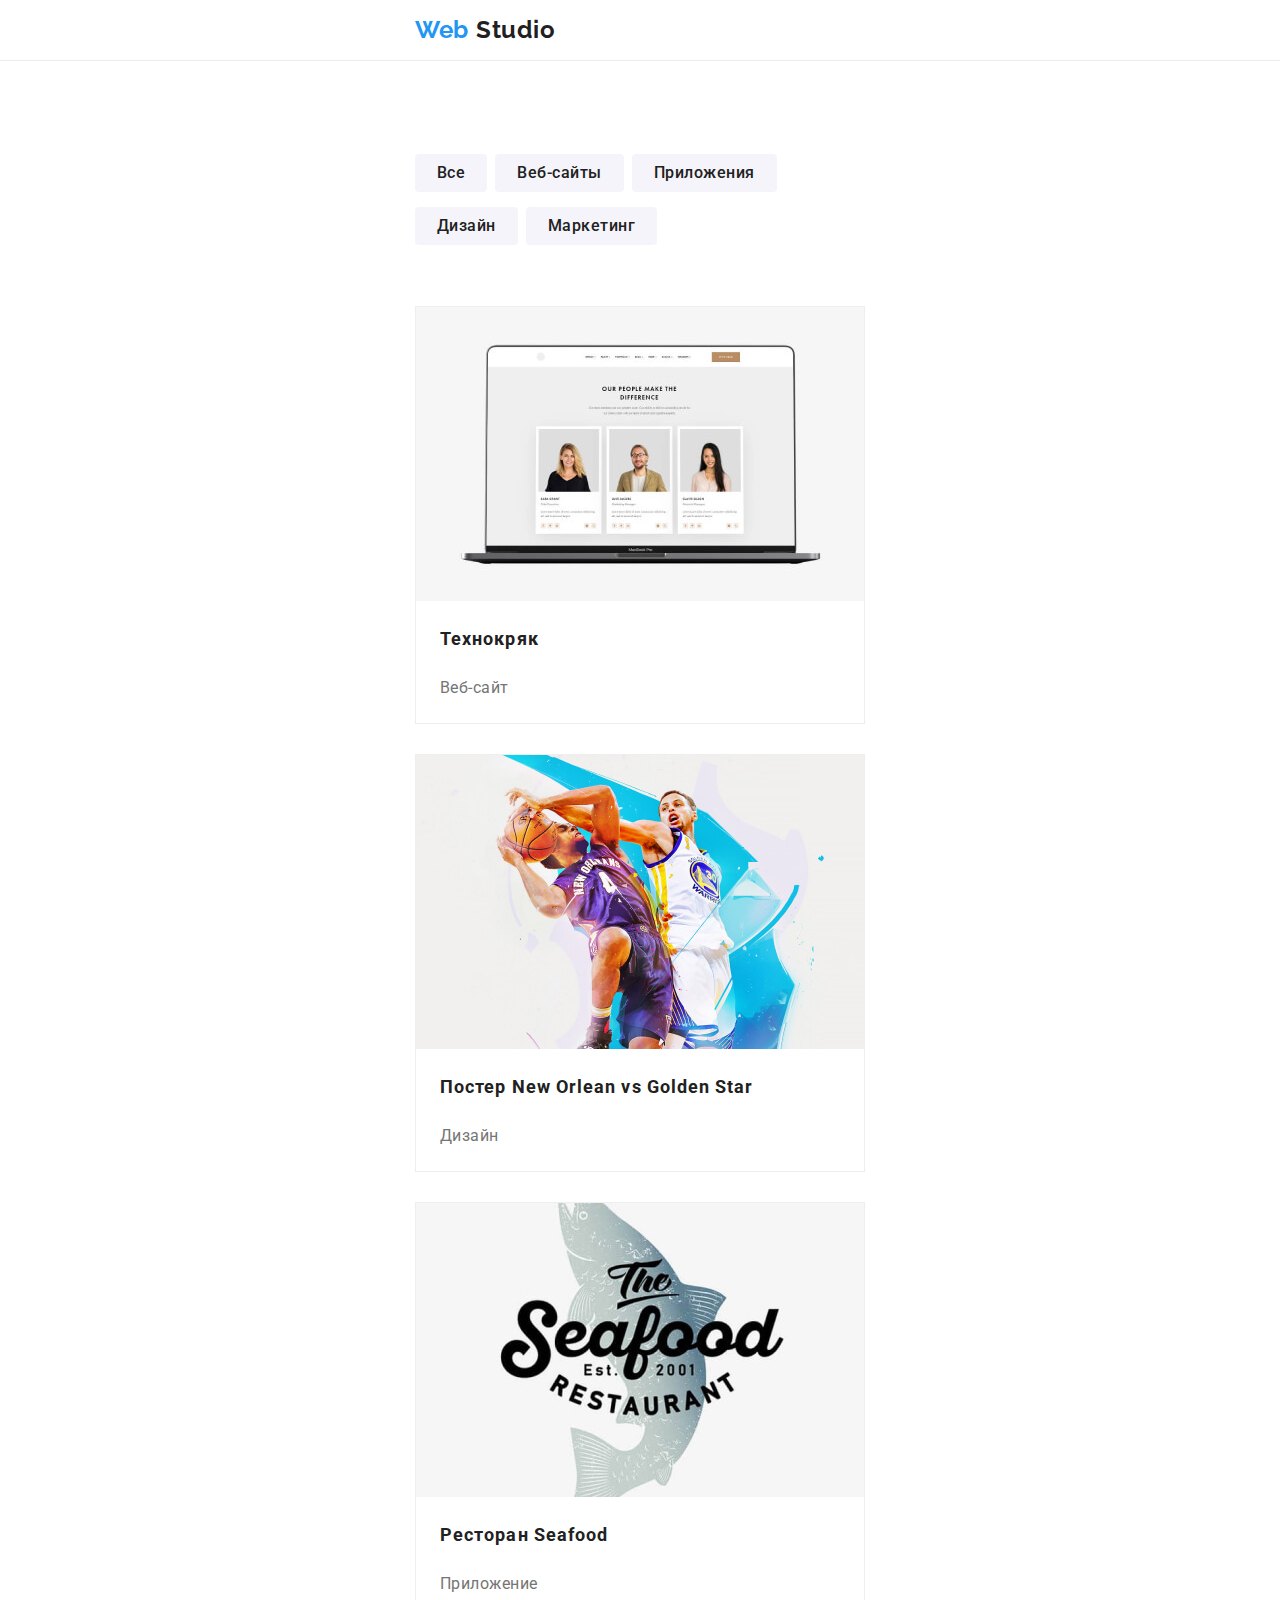
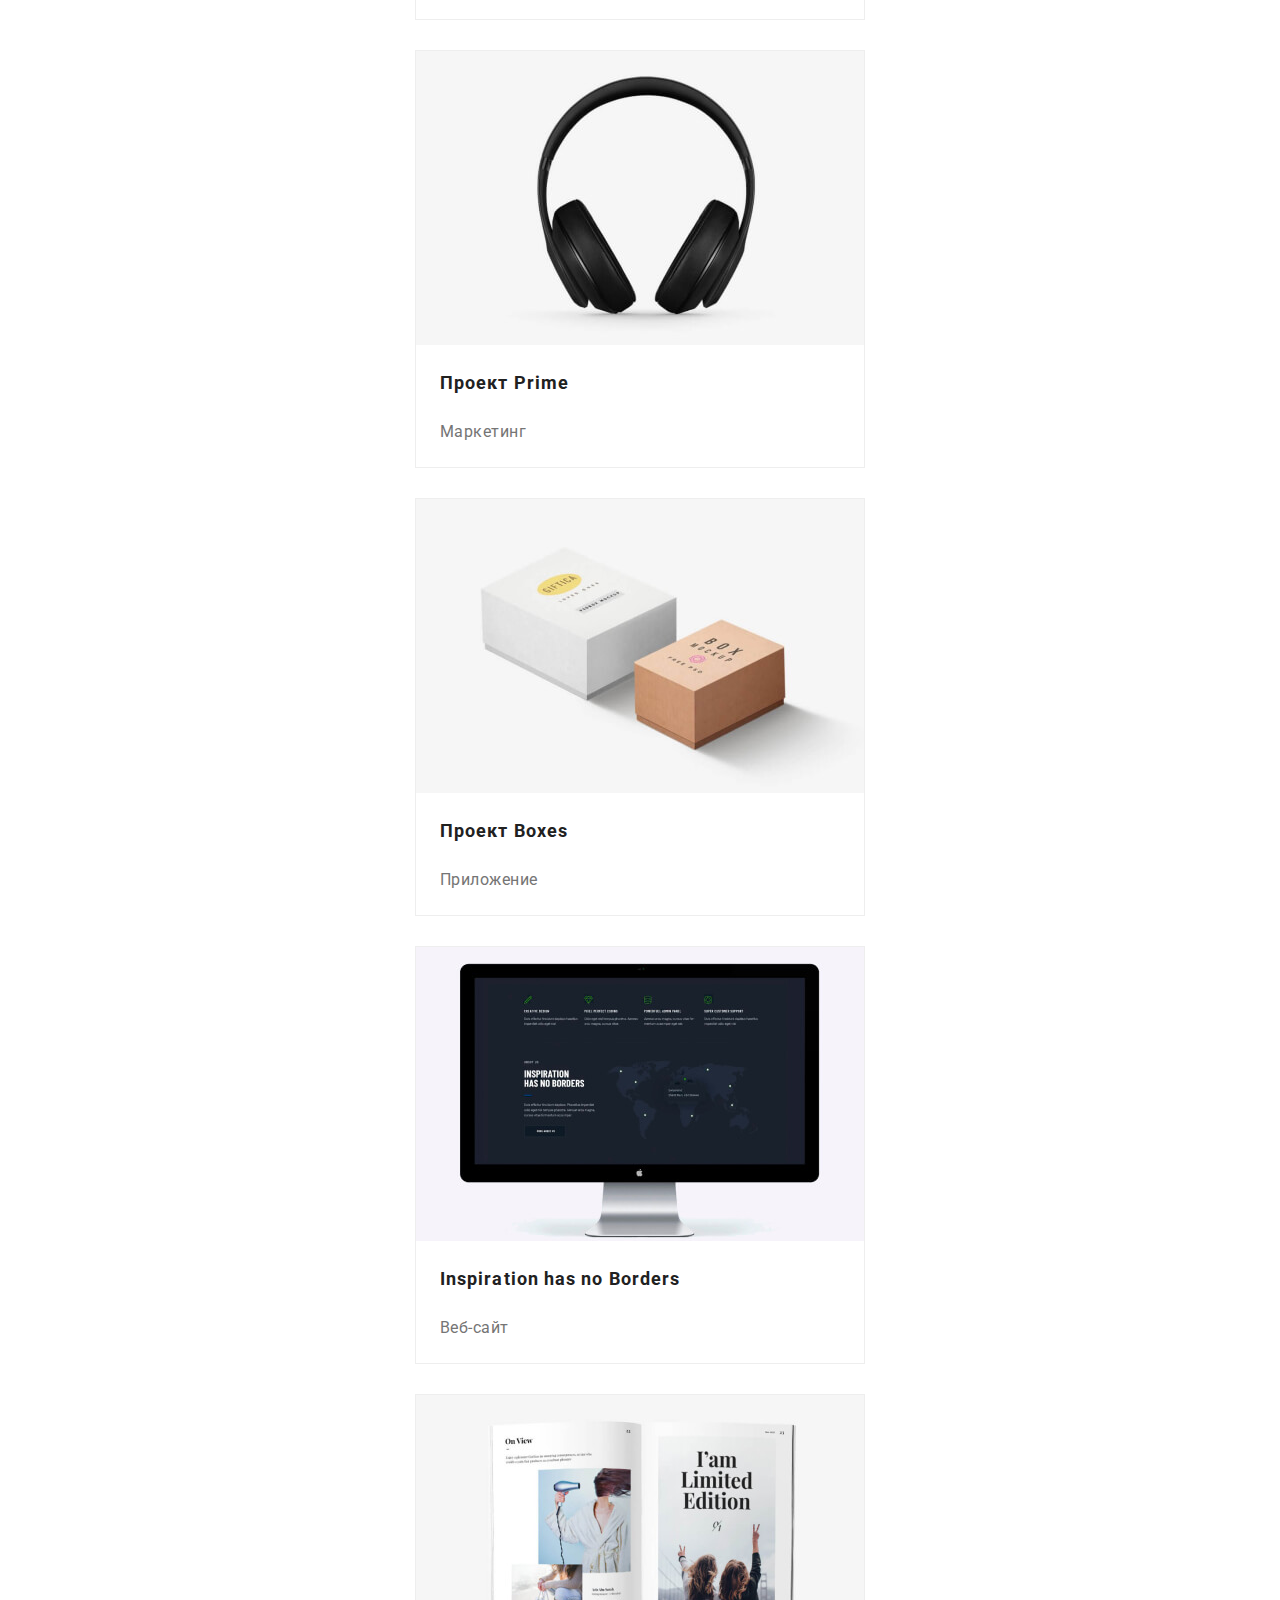
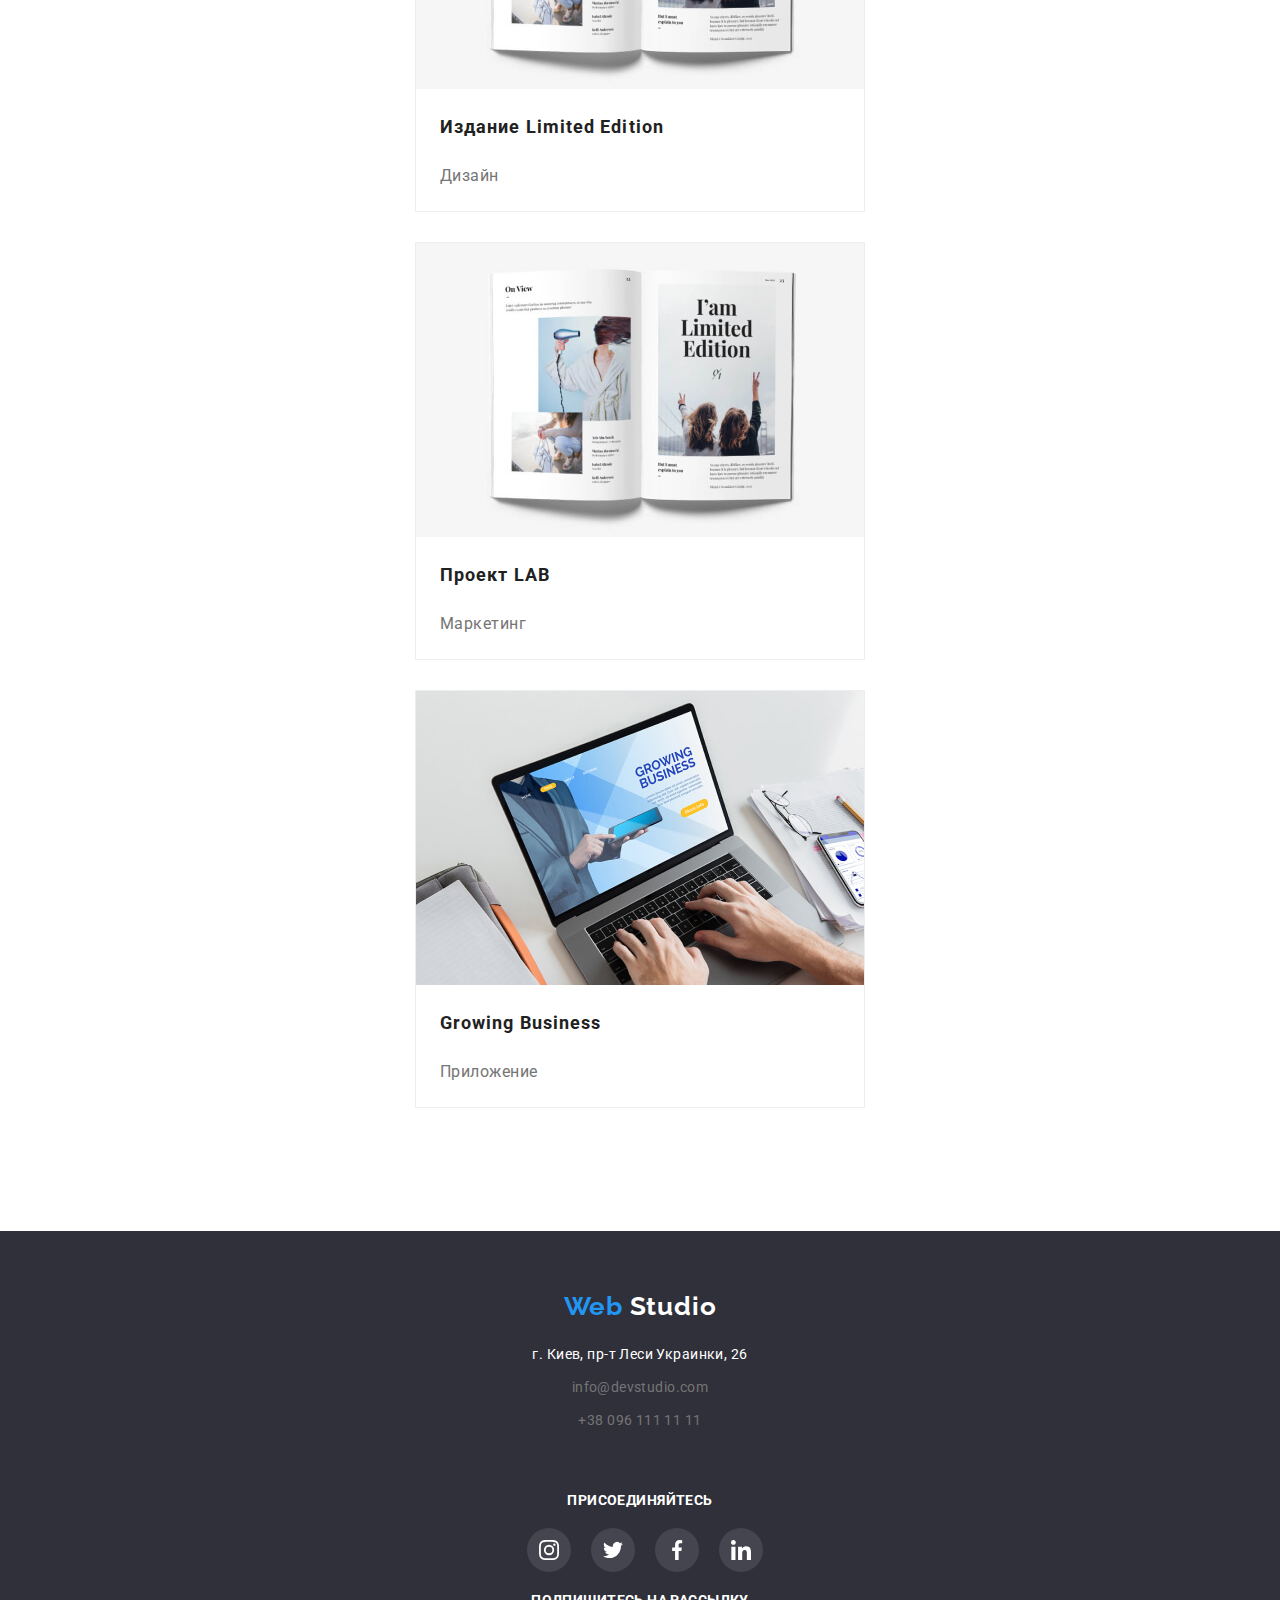
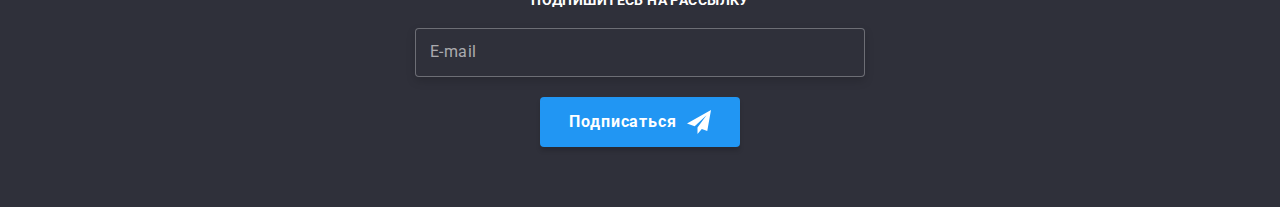
==== portfolio.html @ 47498868 "добавлена мобильная версия страницы" ====
<!DOCTYPE html>
<html lang="ru">
  <head>
    <meta charset="UTF-8" />
    <meta name="viewport" content="width=device-width, initial-scale=1.0" />
    <title>Portfolio</title>
    <link rel="stylesheet" href="./css/Normalize.css">
    <link rel="stylesheet" href="./css/main.min.css">
    <link href="https://fonts.googleapis.com/css2?family=Roboto:wght@400;500;700;900&display=swap" rel="stylesheet">
    <link href="https://fonts.googleapis.com/css2?family=Raleway:wght@700&display=swap" rel="stylesheet">
  </head>
  <body>
    <div class="wrapper">
    <!-- Оглавление --> 
    <header class="header">
      <div class="section header-section-portfolio">
        <nav class="navigation-address">
          <a class="logo-header link" href="./index.html"
          ><span class="word-blue">Web</span
          > <span class="word-black">Studio</span></a
          >
        <ul hidden class="nav-menu">
          <li class="nav-menu-item">
            <a class="nav-menu-link link" href="./index.html">Студия</a>
          </li>
          <li class="nav-menu-item">
            <a class="nav-menu-link link" href="./portfolio.html">Портфолио</a>
          </li>
          <li class="nav-menu-item">
            <a class="nav-menu-link link" href="#">Контакты</a>
          </li>
        </ul>
      <address hidden class="address-header">
        <a class="header-mail link" href="mailto:info@devstudio.com">
         <svg class="svg-icon-header" width="16" height="11">
            <use href="./sprite.svg#icon-envelopehover"></use>
          </svg>info@devstudio.com</a>
        <a class="header-tel link" href="tel:+380961111111">        
        <svg class="svg-icon-header" width="10" height="15">
          <use href="./sprite.svg#icon-smartphone"></use>
        </svg>+38 096 111 11 11</a>
      </address>
      </nav>
    </div>
    </header>
    <!-- Главный блок -->
    <main class="main-portfolio">
      <nav class="filter">
        <ul class="filter-list list">
          <li class="filter-list-item">
            <button class="filter-list-button">Все</button>
          </li>
          <li class="filter-list-item">
            <button class="filter-list-button">Веб-сайты</button>
          </li>
          <li class="filter-list-item">
            <button class="filter-list-button">Приложения</button>
          </li>
          <li class="filter-list-item">
            <button class="filter-list-button">Дизайн</button>
          </li>
          <li class="filter-list-item">
            <button class="filter-list-button">Маркетинг</button>
          </li>
        </ul>
      </nav>
      <ul class="main-list-portfolio list">
        <li class="list-item">
          <a class="item link" href="#">
            <div class="item-img">
                <img src="./img/Portfolio/portfolio1.jpg" alt="синий квадрат">
              <div class="image-hover-effect">
                <p class="main-list-hover">Технокряк это современная площадка распространения коронавируса. Компании используют эту платформу для цифрового шпионажа и атак на защищённые сервера конкурентов.</p>
              </div>
            </div>
          <div class="main-list-item">
            <h2 class="main-list-header">Технокряк</h2>
            <p class="main-list-description">Веб-сайт</p>
          </div>
          </a>
        </li>
        <li class="list-item">
          <a class="item link" href="#">
            <div class="item-img">
                <img src="./img/Portfolio/portfolio2.jpg" alt="синий квадрат">
              <div class="image-hover-effect">
                <p class="main-list-hover">Технокряк это современная площадка распространения коронавируса. Компании используют эту платформу для цифрового шпионажа и атак на защищённые сервера конкурентов.</p>
              </div>
            </div>
          <div class="main-list-item">
            <h2 class="main-list-header">Постер New Orlean vs Golden Star</h2>
            <p class="main-list-description">Дизайн</p>
          </div>
          </a>
        </li>
        <li class="list-item">
          <a class="item link" href="#">
            <div class="item-img">
                <img src="./img/Portfolio/portfolio3.jpg" alt="синий квадрат">
              <div class="image-hover-effect">
                <p class="main-list-hover">Технокряк это современная площадка распространения коронавируса. Компании используют эту платформу для цифрового шпионажа и атак на защищённые сервера конкурентов.</p>
              </div>
            </div>
          <div class="main-list-item">
            <h2 class="main-list-header">Ресторан Seafood</h2>
            <p class="main-list-description">Приложение</p>
          </div>
          </a>
        </li>
        <li class="list-item">
          <a class="item link" href="#">
            <div class="item-img">
                <img src="./img/Portfolio/portfolio4.jpg" alt="синий квадрат">
              <div class="image-hover-effect">
                <p class="main-list-hover">Технокряк это современная площадка распространения коронавируса. Компании используют эту платформу для цифрового шпионажа и атак на защищённые сервера конкурентов.</p>
              </div>
            </div>
          <div class="main-list-item">
            <h2 class="main-list-header">Проект Prime</h2>
            <p class="main-list-description">Маркетинг</p>
          </div>
          </a>
        </li>
        <li class="list-item">
          <a class="item link" href="#">
            <div class="item-img">
                <img src="./img/Portfolio/portfolio5.jpg" alt="синий квадрат">
              <div class="image-hover-effect">
                <p class="main-list-hover">Технокряк это современная площадка распространения коронавируса. Компании используют эту платформу для цифрового шпионажа и атак на защищённые сервера конкурентов.</p>
              </div>
            </div>
          <div class="main-list-item">
            <h2 class="main-list-header">Проект Boxes</h2>
            <p class="main-list-description">Приложение</p>
          </div>
          </a>
        </li>
        <li class="list-item">
          <a class="item link" href="#">
            <div class="item-img">
                <img src="./img/Portfolio/portfolio6.jpg" alt="синий квадрат">
              <div class="image-hover-effect">
                <p class="main-list-hover">Технокряк это современная площадка распространения коронавируса. Компании используют эту платформу для цифрового шпионажа и атак на защищённые сервера конкурентов.</p>
              </div>
            </div>
          <div class="main-list-item">
            <h2 class="main-list-header">Inspiration has no Borders</h2>
            <p class="main-list-description">Веб-сайт</p>
          </div>
          </a>
        </li>
        <li class="list-item">
          <a class="item link" href="#">
            <div class="item-img">
                <img src="./img/Portfolio/portfolio7.jpg" alt="синий квадрат">
              <div class="image-hover-effect">
                <p class="main-list-hover">Технокряк это современная площадка распространения коронавируса. Компании используют эту платформу для цифрового шпионажа и атак на защищённые сервера конкурентов.</p>
              </div>
            </div>
          <div class="main-list-item">
            <h2 class="main-list-header">Издание Limited Edition</h2>
            <p class="main-list-description">Дизайн</p>
          </div>
          </a>
        </li>
        <li class="list-item">
          <a class="item link" href="#">
            <div class="item-img">
                <img src="./img/Portfolio/portfolio8.jpg" alt="синий квадрат">
              <div class="image-hover-effect">
                <p class="main-list-hover">Технокряк это современная площадка распространения коронавируса. Компании используют эту платформу для цифрового шпионажа и атак на защищённые сервера конкурентов.</p>
              </div>
            </div>
          <div class="main-list-item">
            <h2 class="main-list-header">Проект LAB</h2>
            <p class="main-list-description">Маркетинг</p>
          </div>
          </a>
        </li>
        <li class="list-item">
          <a class="item link" href="#">
            <div class="item-img">
                <img src="./img/Portfolio/portfolio9.jpg" alt="синий квадрат">
              <div class="image-hover-effect">
                <p class="main-list-hover">Технокряк это современная площадка распространения коронавируса. Компании используют эту платформу для цифрового шпионажа и атак на защищённые сервера конкурентов.</p>
              </div>
            </div>
          <div class="main-list-item">
            <h2 class="main-list-header">Growing Business</h2>
            <p class="main-list-description">Приложение</p>
          </div>
          </a>
        </li>
      </ul>
      
    </main>
        <!-- Подвал -->
        <footer class="footer">
          <div class="footer-section">
          <div class="footer-adress-container">
            <a class="logo-footer link" href="./index.html"
              ><span class="word-blue">Web</span
              > <span class="word-white">Studio</span></a
            >
            <address>
              <ul class="address-footer">
                <li><a
                  class="footer-map link"
                  href="https://goo.gl/maps/sK2XC8ctWBCpQ46D7"
                  >г. Киев, пр-т Леси Украинки, 26</a
                ></li>
                <li><a class="footer-mail link" href="mailto:info@devstudio.com"
                  >info@devstudio.com</a
                ></li>
                <li><a class="footer-tel link" href="tel:+380961111111"
                  >+38 096 111 11 11</a
                ></li>
              </ul>
            </address>
          </div>
          <div class="join-in-container">
            <b class="join-in">присоединяйтесь</b>
            <ul class="social-networks">
              <li class="svg-icon">
                <a class="footer-svg-link" href="https://www.instagram.com/" aria-label="иконка интстаграм"
                  ><svg class="footer-svg-icon"><use href="./sprite.svg#icon-instagramwhite"></use></svg></a>
              </li>
              <li class="svg-icon">
                <a class="footer-svg-link" href="https://twitter.com/" aria-label="иконка твитер"
                  ><svg class="footer-svg-icon"><use href="./sprite.svg#icon-twitterwhite"></use></svg></a>
              </li>
              <li class="svg-icon">
                <a class="footer-svg-link" href="https://www.facebook.com/" aria-label="иконка фейсбук"
                  ><svg class="footer-svg-icon"><use href="./sprite.svg#icon-facebookwhite"></use></svg></a>
              </li>
              <li class="svg-icon">
                <a class="footer-svg-link" href="https://www.linkedin.com/" aria-label="иконка линкедин"
                  ><svg class="footer-svg-icon"><use href="./sprite.svg#icon-linkedinwhite"></use></svg></a>
              </li>
            </ul>
          </div>
          <div>
            <b class="subscribe">Подпишитесь на рассылку</b>
            <form id="form_footer" autocomplete="off">
              <label class="footer-label">
                <input class="inputtext" placeholder=" " type="email" name="email" required>
                <span class="text_email_footer">E-mail</span>
                <a class="modal-button-footer link" href="#">Подписаться<svg class="footer-svg" width="24" height="24"><use href="./sprite.svg#icon-icon"></use></svg></a>
              </label>
            </form>
          </div>
        </div>
        </footer>
      </div>
  </body>
</html>
---- css/main.min.css ----
.wrapper{max-width:1600px;background-color:#FFFFFF;font-family:"Roboto", sans-serif;margin:0 auto;box-sizing:border-box}.section,.main-portfolio,.footer-section{padding-left:15px;padding-right:15px;margin-left:auto;margin-right:auto}@media screen and (min-width: 450px){.section,.main-portfolio,.footer-section{width:450px}}ul{list-style:none;padding:0;margin:0}img{display:block}.link{text-decoration:none}.header{padding:16px 0px}.logo-header{padding:16px 0px}.hero-section{padding:118px 0px;text-align:center;margin-left:auto;margin-right:auto;background-size:cover;background-image:linear-gradient(to right, rgba(47,48,58,0.8), rgba(47,48,58,0.8)),url("../img/1hero/Header.jpg")}.backdrop{position:fixed;top:0;left:0;width:100%;height:100%;background-color:rgba(0,0,0,0.2);opacity:1;transition:opacity 250ms cubic-bezier(0.4, 0, 0.2, 1);z-index:1}.backdrop.is-hidden{opacity:0;pointer-events:none;visibility:hidden}.backdrop.is-hidden .modal{transform:translate(-50%, -50%) scale(0.5)}.modal{position:absolute;top:50%;left:50%;padding:40px;max-width:400px;background-color:#fff;transform:translate(-50%, -50%) scale(1);transition:transform 250ms cubic-bezier(0.4, 0, 0.2, 1);border-radius:4px}.modal_close_btn{position:absolute;top:10px;right:10px;width:30px;height:30px;border-radius:50%;background-color:transparent;border:1px solid rgba(33,33,33,0.2);cursor:pointer}.modal_close_btn:hover{fill:#2196f3;border:1px solid #2196f3;transition:250ms cubic-bezier(0.4, 0, 0.2, 1)}.modal_close_btn:focus{outline:#fff}.close-modal{position:absolute;top:6px;right:5px;width:18px;height:18px}.modal-text{padding-bottom:30px}.form-field{position:relative;display:block;margin-bottom:28px}.form-label{position:absolute;top:50%;left:55px;transform:translateY(-50%);transition:transform 250ms linear}.form-input{width:336px;margin:0;padding:11px 16px;background:#fff;border:1px solid rgba(33,33,33,0.2);border-radius:4px}.svg-icon-form{position:absolute;top:30%;left:30px;transition:translateY(-50%);display:inline-block;width:18px;height:18px}.form-input:focus:required,.form-input-textarea:focus:required{outline-color:#2196f3}.form-input-textarea:not(:placeholder-shown)+.form-label-textarea{transform:translateY(-40px) translateX(-40px);padding-left:30px}.form-input:not(:placeholder-shown)+.form-label{transform:translateY(-40px) translateX(-40px);font-size:12px}.form-field:focus-within>.svg-icon-form{fill:#2196f3}.form-field:focus-within>.form-label{transform:translateY(-40px) translateX(-40px);padding-left:10px;color:#2196f3;font-size:12px}.comment{margin-bottom:20px}.form-label-textarea{position:absolute;top:20px;left:32px;transform:translateY(-50%);transition:250ms linear}textarea{padding:10px;resize:none;width:348px;height:120px;border:1px solid rgba(33,33,33,0.2);border-radius:4px}.form-field:focus-within>.form-label-textarea{transform:translateY(-40px) translateX(-40px);padding-left:30px;color:#2196f3;font-size:12px}.form-color-link{color:#2196f3}.form-field-checkbox{margin-bottom:30px}.check-container{margin-bottom:30px}.option{display:inline-flex;margin-bottom:0.25em}.check{display:flex;justify-content:center;align-items:center}.check_input{position:absolute;-webkit-appearance:none;-moz-appearance:none;appearance:none}.check_box{box-sizing:border-box;margin-right:8px;width:16px;height:15px;border:2px solid #212121;border-radius:2px}.check_input:checked+.check_box{background-image:url("../img/1hero/iconcheck.svg");background-size:contain;background-origin:border-box;border:1px solid #2196f3;border-radius:2px}.modal-button,.modal-button-footer{border-style:none;width:200px;padding:10px 0px;background-color:#2196f3;box-shadow:0px 4px 4px rgba(0,0,0,0.15);border-radius:4px;color:#fff}.modal-button-footer{display:inline-flex;align-items:center;justify-content:center}.section-features{background-color:#fff;padding:60px 0px}.items-features{margin-bottom:30px}.features-list-img{margin-bottom:30px}.features-img-background{position:relative;margin-bottom:30px;width:100%;height:120px;background-color:#f5f4fa}.features-img{position:absolute;top:50%;left:50%;transform:translate(-50%, -50%);width:70px;height:70px}.features-list-headers{text-align:center;margin-bottom:10px}.section-our-team{padding:60px 0px;background-color:#f5f4fa}.items-our{background-color:#fff;box-shadow:0px 2px 1px rgba(0,0,0,0.2),0px 1px 1px rgba(0,0,0,0.14),0px 1px 3px rgba(0,0,0,0.12);border-radius:0px 0px 4px 4px}.img-team-member{width:100%;margin-bottom:30px}.team-member{display:flex;justify-content:center;margin-bottom:30px}.name{margin-bottom:10px}.occupation-description{margin-bottom:16px}.svg-icon:not(:last-child){margin-right:10px}.social-networks-link{display:flex;margin-bottom:24px;width:44px;height:44px;border-radius:50%;background-color:#fff;color:#afb1b8;justify-content:center;align-items:center}.social-networks-link:hover,.social-networks-link:focus{background-color:#2196f3;color:#fff;transition:250ms cubic-bezier(0.4, 0, 0.2, 1)}.social-networks-svg{fill:currentColor;width:20px;height:20px}.sections-customers{background-color:#fff;padding:60px 0px}.customer-list{display:flex;flex-wrap:wrap;justify-content:center}.items-customer{padding:15px}.items-customer-logo{fill:#afb1b8;border:1px solid #afb1b8;box-sizing:border-box;border-radius:4px}.items-customer-logo:hover,.items-customer-logo:focus{fill:#2196f3;border:1px solid #2196f3;transition:250ms cubic-bezier(0.4, 0, 0.2, 1)}.navigation-address{font-weight:500;font-size:14px;line-height:16px;letter-spacing:0.02em}.address-header{font-style:normal}.logo-header{font-family:"Raleway",sans-serif;font-style:normal;font-weight:bold;font-size:24px;line-height:28px;letter-spacing:0.03em}.word-blue{color:#2196f3}.word-black{color:#212121}.main-header{margin-top:0;margin-bottom:30px;font-weight:900;font-size:26px;line-height:42px;letter-spacing:0.06em;text-transform:uppercase;color:#fff}.modal-button,.modal-button-footer{text-align:center;font-family:"Roboto",sans-serif;font-weight:bold;font-size:16px;line-height:30px;letter-spacing:0.06em;color:#fff}.modal-text{font-weight:bold;font-size:20px;line-height:23px;text-align:center;letter-spacing:0.03em}.form-label,.form-label-textarea{font-size:14px;line-height:16px;letter-spacing:0.01em;color:#757575}.features-list-headers,.work-description,.join-in,.subscribe{font-weight:bold;font-size:14px;line-height:16px;letter-spacing:0.03em;text-transform:uppercase;color:#212121}.features-description,.footer-mail,.footer-tel,.footer-map{font-weight:normal;font-size:14px;line-height:24px;letter-spacing:0.03em;color:#757575}.check_box_text{font-size:12px;line-height:14px;letter-spacing:0.03em}.chapter{text-align:center;margin-top:0;margin-bottom:50px;font-weight:bold;font-size:28px;line-height:33px;letter-spacing:0.03em;color:#212121}.work-description{text-align:center}.work-description,.join-in,.subscribe{color:#fff}.name,.occupation-description{text-align:center;font-weight:500;font-size:16px;line-height:1.18;letter-spacing:0.03em;color:#212121}.occupation-description{color:#757575;font-weight:normal}.logo-footer{font-family:"Raleway",sans-serif;font-style:normal;font-weight:bold;font-size:26px;line-height:1.19;letter-spacing:0.03em}.word-white{color:#fff}.address-footer{font-style:normal}.footer-map{color:#fff}.text_email_footer{font-weight:normal;text-transform:none;font-size:16px;letter-spacing:0.03em;color:rgba(255,255,255,0.6)}.filter-list-button{font-weight:500;font-size:16px;line-height:1.62;letter-spacing:0.03em;color:#212121}.main-list-header{font-weight:bold;font-size:18px;line-height:36px;letter-spacing:0.06em;color:#212121}.main-list-description{font-weight:normal;font-size:16px;line-height:30px;letter-spacing:0.03em;color:#757575}.main-list-hover{font-family:"Roboto",sans-serif;font-size:18px;line-height:28px;letter-spacing:0.03em;color:#fff}.footer{padding:60px 0px;text-align:center;background-color:#2f303a}.logo-footer{display:block;margin-bottom:20px}.address-footer{display:block;margin-bottom:60px}.footer-map,.footer-mail{display:block;margin-bottom:9px}.join-in{display:block;margin-bottom:20px}.social-networks{display:flex;justify-content:center;align-items:center}.footer-svg-link{display:flex;justify-content:center;align-items:center;margin-left:10px;margin-bottom:20px;width:44px;height:44px;border-radius:50%;background:rgba(255,255,255,0.1);color:#fff}.footer-svg-link:hover,.footer-svg-link:focus{background-color:#2196f3;color:#fff;transition:250ms cubic-bezier(0.4, 0, 0.2, 1)}.footer-svg-icon{fill:currentColor;width:20px;height:20px}.footer-svg{margin-left:10px}.subscribe{display:block;margin-bottom:20px}#form-footer{display:block}.footer-label{position:relative}.inputtext{position:relative;width:100%;height:49.3px;padding:0px 20px;margin-bottom:20px;color:#fff;background-color:#2f303a;border:1px solid rgba(255,255,255,0.3);box-sizing:border-box;filter:drop-shadow(0px 4px 4px rgba(0,0,0,0.15));border-radius:4px}.text_email_footer{position:absolute;top:0px;left:15px;background-color:#2f303a;transition:250ms cubic-bezier(0.4, 0, 0.2, 1)}.text_email_footer:focus:required{color:#fff;font-size:10px}.footer-label:focus-within>.text_email_footer{color:#fff}.footer-label:focus-within>.text_email_footer{transform:translateY(-30px);color:#fff;font-size:10px}.inputtext:not(:placeholder-shown)+.text_email_footer{transform:translateY(-30px);color:#fff;font-size:10px}.header{border-bottom:1px solid #ececec}.filter{margin-bottom:46px}.filter-list{display:flex;flex-wrap:wrap}.filter-list-item{margin-bottom:15px}.filter-list-item:not(:last-child){margin-right:8px}.filter-list-button{border-style:none;padding:0px 22px;height:38px;background-color:#f5f4fa;border-radius:4px;cursor:pointer}.filter-list-button:hover,.filter-list-button:focus{background-color:#2196f3;color:#fff;box-shadow:0px 3px 1px rgba(0,0,0,0.1),0px 1px 2px rgba(0,0,0,0.08),0px 2px 2px rgba(0,0,0,0.12);transition:250ms cubic-bezier(0.4, 0, 0.2, 1)}.main-portfolio{background-color:#fff;padding:93px 15px}.main-list-portfolio{flex-wrap:wrap;margin-left:auto;margin-right:auto}.list-item{background:#fff;border:1px solid #EEEEEE;box-sizing:border-box;margin-bottom:30px}.list-item:hover,.list-item:focus{box-shadow:0px 1px 1px rgba(0,0,0,0.12),0px 4px 4px rgba(0,0,0,0.06),1px 4px 6px rgba(0,0,0,0.16);transition:250ms cubic-bezier(0.4, 0, 0.2, 1)}.main-list-header{margin-left:24px;margin-bottom:5px}.main-list-description{margin-left:24px;margin-bottom:20px}.item-img{position:relative;margin-bottom:20px;overflow:hidden}.image-hover-effect{position:absolute;content:"";width:100%;height:100%;background-color:rgba(33,150,243,0.9);opacity:1;transform:translateY(0);transition:transform 250ms cubic-bezier(0.4, 0, 0.2, 1)}.list-item:hover .image-hover-effect{transform:translateY(-100%);transition:transform 250ms cubic-bezier(0.4, 0, 0.2, 1)}.main-list-hover{position:absolute;box-sizing:border-box;padding:0px 24px;width:346px;top:50%;left:50%;transform:translate(-50%, -50%);opacity:1}
/*# sourceMappingURL=main.min.css.map */
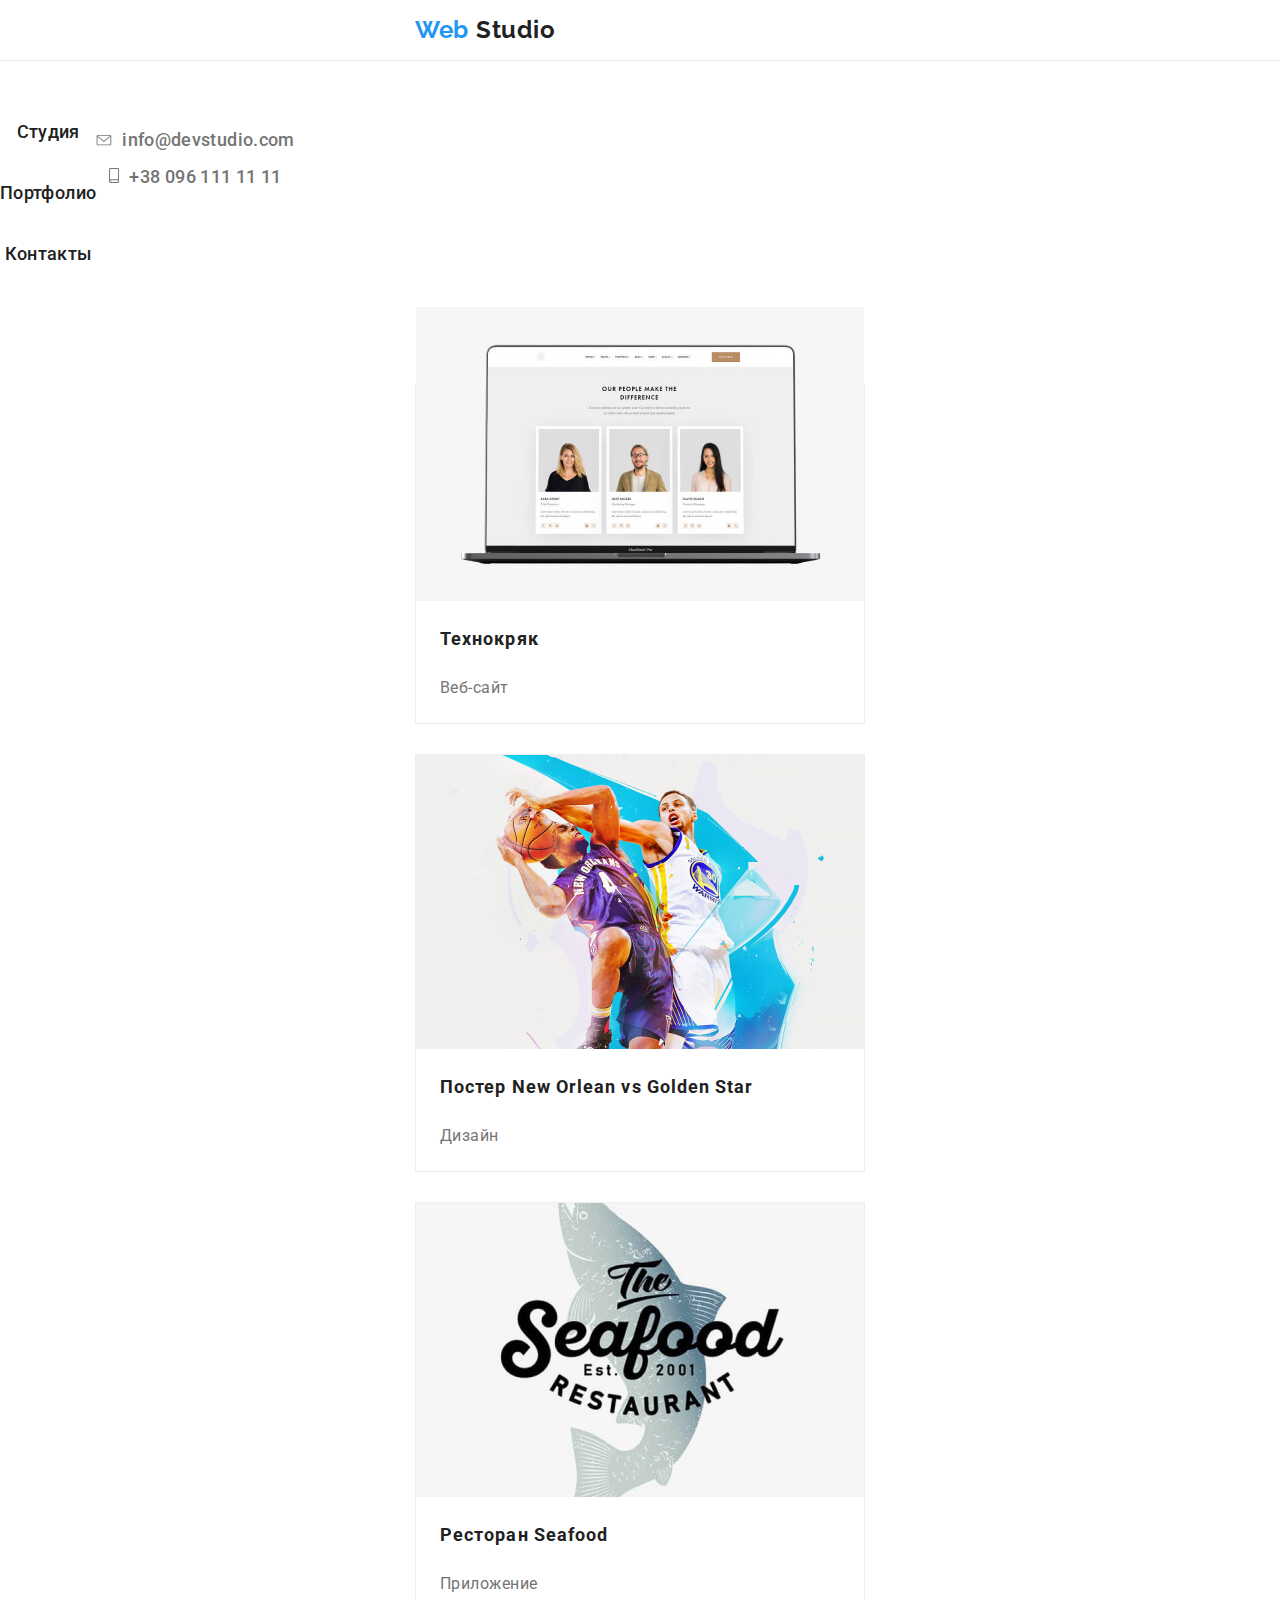
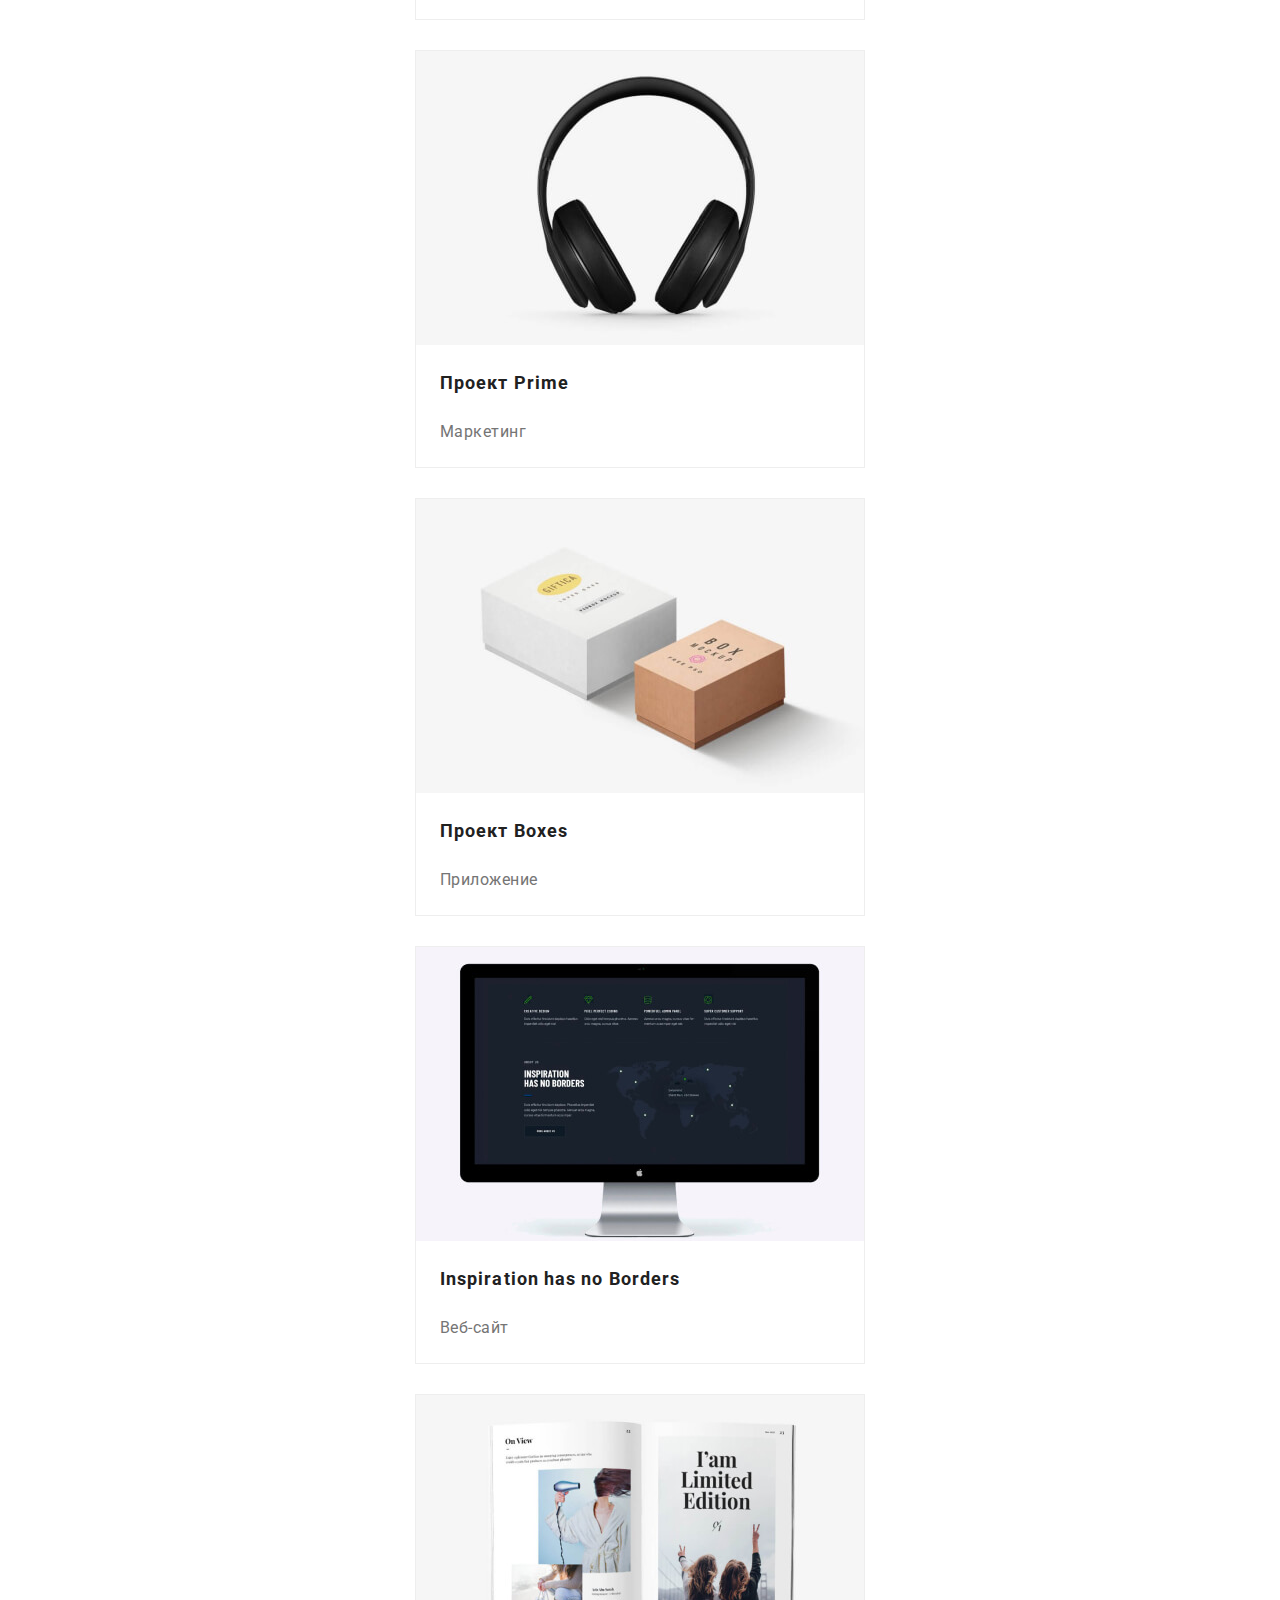
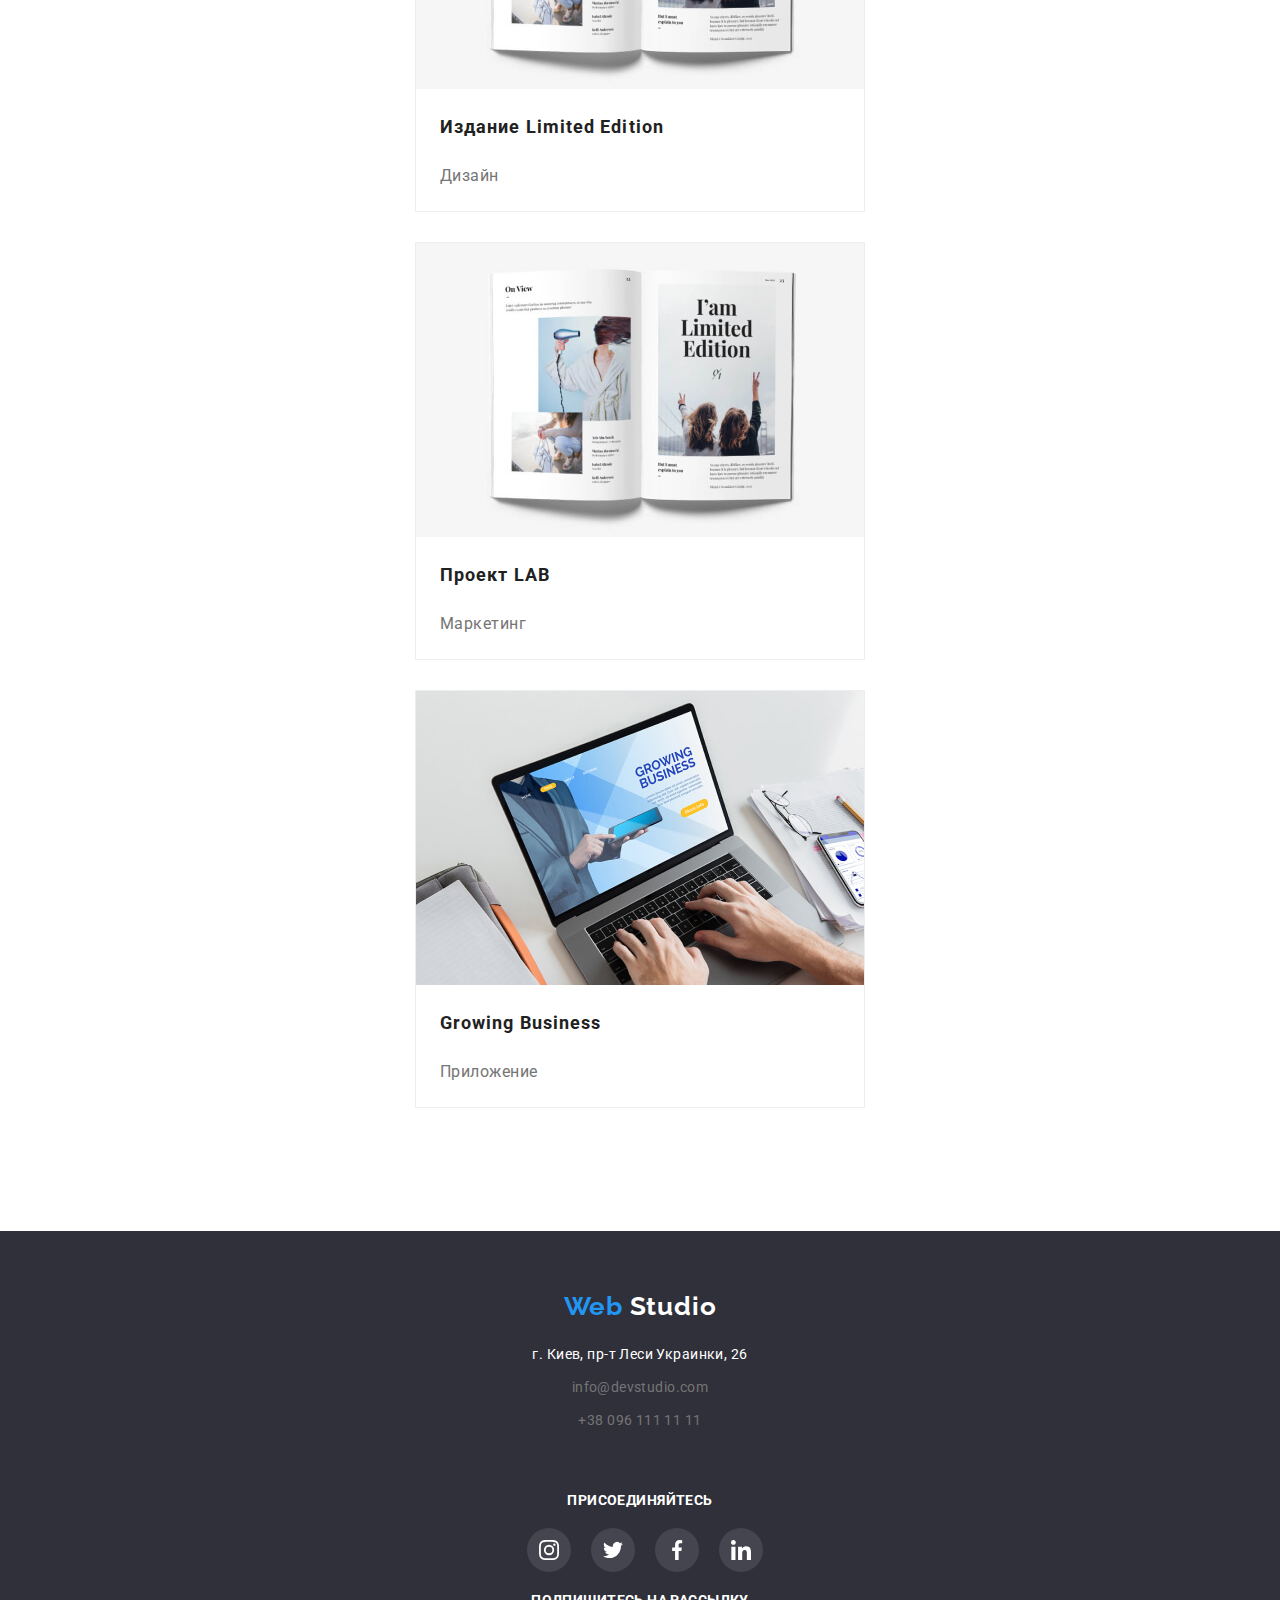
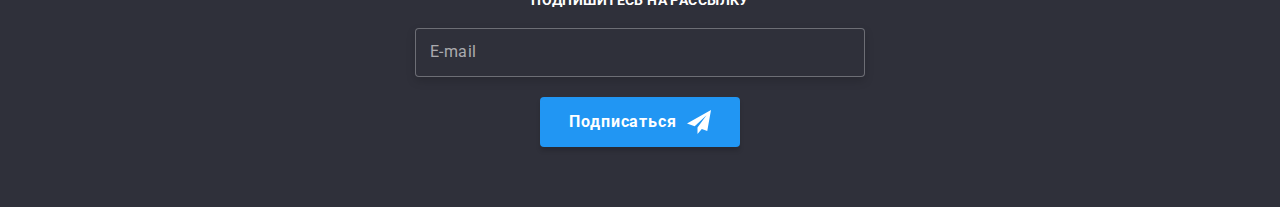
==== commit bfb72a16: "доработки к мобайл меню" ====
--- a/portfolio.html
+++ b/portfolio.html
@@ -13,33 +13,45 @@
     <div class="wrapper">
     <!-- Оглавление --> 
     <header class="header">
-      <div class="section header-section-portfolio">
+      <div class="section">
         <nav class="navigation-address">
           <a class="logo-header link" href="./index.html"
           ><span class="word-blue">Web</span
           > <span class="word-black">Studio</span></a
           >
-        <ul hidden class="nav-menu">
-          <li class="nav-menu-item">
-            <a class="nav-menu-link link" href="./index.html">Студия</a>
-          </li>
-          <li class="nav-menu-item">
-            <a class="nav-menu-link link" href="./portfolio.html">Портфолио</a>
-          </li>
-          <li class="nav-menu-item">
-            <a class="nav-menu-link link" href="#">Контакты</a>
-          </li>
-        </ul>
-      <address hidden class="address-header">
-        <a class="header-mail link" href="mailto:info@devstudio.com">
-         <svg class="svg-icon-header" width="16" height="11">
-            <use href="./sprite.svg#icon-envelopehover"></use>
-          </svg>info@devstudio.com</a>
-        <a class="header-tel link" href="tel:+380961111111">        
-        <svg class="svg-icon-header" width="10" height="15">
-          <use href="./sprite.svg#icon-smartphone"></use>
-        </svg>+38 096 111 11 11</a>
-      </address>
+          <button type="button" class="menu-button" aria-expanded="false" aria-controls="menu-container" data-menu-button>
+            <svg width="24" height="24" aria-label="Переключатель мобильного меню">
+              <use class="icon-cross" href="./sprite.svg#icon-close"></use>
+              <use class="icon-menu" href="./sprite.svg#icon-menu"></use>
+            </svg>
+          </button>
+          <div class="menu-container" id="menu-container" data-menu>
+            <div class="navigation">
+              <ul class="nav-menu">
+                <li class="nav-menu-item">
+                  <a class="nav-menu-link link" href="./index.html">Студия</a>
+                </li>
+                <li class="nav-menu-item">
+                  <a class="nav-menu-link link" href="./portfolio.html">Портфолио</a>
+                </li>
+                <li class="nav-menu-item">
+                  <a class="nav-menu-link link" href="#">Контакты</a>
+                </li>
+              </ul>
+            </div>
+            <div class="contacts">
+              <address class="address-header">
+                <a class="header-mail link" href="mailto:info@devstudio.com">
+                 <svg class="svg-icon-header" width="16" height="11">
+                    <use href="./sprite.svg#icon-envelopehover"></use>
+                  </svg>info@devstudio.com</a>
+                <a class="header-tel link" href="tel:+380961111111">        
+                <svg class="svg-icon-header" width="10" height="15">
+                  <use href="./sprite.svg#icon-smartphone"></use>
+                </svg>+38 096 111 11 11</a>
+              </address>
+            </div>
+          </div>
       </nav>
     </div>
     </header>
@@ -252,5 +264,6 @@
         </div>
         </footer>
       </div>
+      <script src="./js/menu.js"></script>
   </body>
 </html>
--- a/css/main.min.css
+++ b/css/main.min.css
@@ -1,2 +1,2 @@
-.wrapper{max-width:1600px;background-color:#FFFFFF;font-family:"Roboto", sans-serif;margin:0 auto;box-sizing:border-box}.section,.main-portfolio,.footer-section{padding-left:15px;padding-right:15px;margin-left:auto;margin-right:auto}@media screen and (min-width: 450px){.section,.main-portfolio,.footer-section{width:450px}}ul{list-style:none;padding:0;margin:0}img{display:block}.link{text-decoration:none}.header{padding:16px 0px}.logo-header{padding:16px 0px}.hero-section{padding:118px 0px;text-align:center;margin-left:auto;margin-right:auto;background-size:cover;background-image:linear-gradient(to right, rgba(47,48,58,0.8), rgba(47,48,58,0.8)),url("../img/1hero/Header.jpg")}.backdrop{position:fixed;top:0;left:0;width:100%;height:100%;background-color:rgba(0,0,0,0.2);opacity:1;transition:opacity 250ms cubic-bezier(0.4, 0, 0.2, 1);z-index:1}.backdrop.is-hidden{opacity:0;pointer-events:none;visibility:hidden}.backdrop.is-hidden .modal{transform:translate(-50%, -50%) scale(0.5)}.modal{position:absolute;top:50%;left:50%;padding:40px;max-width:400px;background-color:#fff;transform:translate(-50%, -50%) scale(1);transition:transform 250ms cubic-bezier(0.4, 0, 0.2, 1);border-radius:4px}.modal_close_btn{position:absolute;top:10px;right:10px;width:30px;height:30px;border-radius:50%;background-color:transparent;border:1px solid rgba(33,33,33,0.2);cursor:pointer}.modal_close_btn:hover{fill:#2196f3;border:1px solid #2196f3;transition:250ms cubic-bezier(0.4, 0, 0.2, 1)}.modal_close_btn:focus{outline:#fff}.close-modal{position:absolute;top:6px;right:5px;width:18px;height:18px}.modal-text{padding-bottom:30px}.form-field{position:relative;display:block;margin-bottom:28px}.form-label{position:absolute;top:50%;left:55px;transform:translateY(-50%);transition:transform 250ms linear}.form-input{width:336px;margin:0;padding:11px 16px;background:#fff;border:1px solid rgba(33,33,33,0.2);border-radius:4px}.svg-icon-form{position:absolute;top:30%;left:30px;transition:translateY(-50%);display:inline-block;width:18px;height:18px}.form-input:focus:required,.form-input-textarea:focus:required{outline-color:#2196f3}.form-input-textarea:not(:placeholder-shown)+.form-label-textarea{transform:translateY(-40px) translateX(-40px);padding-left:30px}.form-input:not(:placeholder-shown)+.form-label{transform:translateY(-40px) translateX(-40px);font-size:12px}.form-field:focus-within>.svg-icon-form{fill:#2196f3}.form-field:focus-within>.form-label{transform:translateY(-40px) translateX(-40px);padding-left:10px;color:#2196f3;font-size:12px}.comment{margin-bottom:20px}.form-label-textarea{position:absolute;top:20px;left:32px;transform:translateY(-50%);transition:250ms linear}textarea{padding:10px;resize:none;width:348px;height:120px;border:1px solid rgba(33,33,33,0.2);border-radius:4px}.form-field:focus-within>.form-label-textarea{transform:translateY(-40px) translateX(-40px);padding-left:30px;color:#2196f3;font-size:12px}.form-color-link{color:#2196f3}.form-field-checkbox{margin-bottom:30px}.check-container{margin-bottom:30px}.option{display:inline-flex;margin-bottom:0.25em}.check{display:flex;justify-content:center;align-items:center}.check_input{position:absolute;-webkit-appearance:none;-moz-appearance:none;appearance:none}.check_box{box-sizing:border-box;margin-right:8px;width:16px;height:15px;border:2px solid #212121;border-radius:2px}.check_input:checked+.check_box{background-image:url("../img/1hero/iconcheck.svg");background-size:contain;background-origin:border-box;border:1px solid #2196f3;border-radius:2px}.modal-button,.modal-button-footer{border-style:none;width:200px;padding:10px 0px;background-color:#2196f3;box-shadow:0px 4px 4px rgba(0,0,0,0.15);border-radius:4px;color:#fff}.modal-button-footer{display:inline-flex;align-items:center;justify-content:center}.section-features{background-color:#fff;padding:60px 0px}.items-features{margin-bottom:30px}.features-list-img{margin-bottom:30px}.features-img-background{position:relative;margin-bottom:30px;width:100%;height:120px;background-color:#f5f4fa}.features-img{position:absolute;top:50%;left:50%;transform:translate(-50%, -50%);width:70px;height:70px}.features-list-headers{text-align:center;margin-bottom:10px}.section-our-team{padding:60px 0px;background-color:#f5f4fa}.items-our{background-color:#fff;box-shadow:0px 2px 1px rgba(0,0,0,0.2),0px 1px 1px rgba(0,0,0,0.14),0px 1px 3px rgba(0,0,0,0.12);border-radius:0px 0px 4px 4px}.img-team-member{width:100%;margin-bottom:30px}.team-member{display:flex;justify-content:center;margin-bottom:30px}.name{margin-bottom:10px}.occupation-description{margin-bottom:16px}.svg-icon:not(:last-child){margin-right:10px}.social-networks-link{display:flex;margin-bottom:24px;width:44px;height:44px;border-radius:50%;background-color:#fff;color:#afb1b8;justify-content:center;align-items:center}.social-networks-link:hover,.social-networks-link:focus{background-color:#2196f3;color:#fff;transition:250ms cubic-bezier(0.4, 0, 0.2, 1)}.social-networks-svg{fill:currentColor;width:20px;height:20px}.sections-customers{background-color:#fff;padding:60px 0px}.customer-list{display:flex;flex-wrap:wrap;justify-content:center}.items-customer{padding:15px}.items-customer-logo{fill:#afb1b8;border:1px solid #afb1b8;box-sizing:border-box;border-radius:4px}.items-customer-logo:hover,.items-customer-logo:focus{fill:#2196f3;border:1px solid #2196f3;transition:250ms cubic-bezier(0.4, 0, 0.2, 1)}.navigation-address{font-weight:500;font-size:14px;line-height:16px;letter-spacing:0.02em}.address-header{font-style:normal}.logo-header{font-family:"Raleway",sans-serif;font-style:normal;font-weight:bold;font-size:24px;line-height:28px;letter-spacing:0.03em}.word-blue{color:#2196f3}.word-black{color:#212121}.main-header{margin-top:0;margin-bottom:30px;font-weight:900;font-size:26px;line-height:42px;letter-spacing:0.06em;text-transform:uppercase;color:#fff}.modal-button,.modal-button-footer{text-align:center;font-family:"Roboto",sans-serif;font-weight:bold;font-size:16px;line-height:30px;letter-spacing:0.06em;color:#fff}.modal-text{font-weight:bold;font-size:20px;line-height:23px;text-align:center;letter-spacing:0.03em}.form-label,.form-label-textarea{font-size:14px;line-height:16px;letter-spacing:0.01em;color:#757575}.features-list-headers,.work-description,.join-in,.subscribe{font-weight:bold;font-size:14px;line-height:16px;letter-spacing:0.03em;text-transform:uppercase;color:#212121}.features-description,.footer-mail,.footer-tel,.footer-map{font-weight:normal;font-size:14px;line-height:24px;letter-spacing:0.03em;color:#757575}.check_box_text{font-size:12px;line-height:14px;letter-spacing:0.03em}.chapter{text-align:center;margin-top:0;margin-bottom:50px;font-weight:bold;font-size:28px;line-height:33px;letter-spacing:0.03em;color:#212121}.work-description{text-align:center}.work-description,.join-in,.subscribe{color:#fff}.name,.occupation-description{text-align:center;font-weight:500;font-size:16px;line-height:1.18;letter-spacing:0.03em;color:#212121}.occupation-description{color:#757575;font-weight:normal}.logo-footer{font-family:"Raleway",sans-serif;font-style:normal;font-weight:bold;font-size:26px;line-height:1.19;letter-spacing:0.03em}.word-white{color:#fff}.address-footer{font-style:normal}.footer-map{color:#fff}.text_email_footer{font-weight:normal;text-transform:none;font-size:16px;letter-spacing:0.03em;color:rgba(255,255,255,0.6)}.filter-list-button{font-weight:500;font-size:16px;line-height:1.62;letter-spacing:0.03em;color:#212121}.main-list-header{font-weight:bold;font-size:18px;line-height:36px;letter-spacing:0.06em;color:#212121}.main-list-description{font-weight:normal;font-size:16px;line-height:30px;letter-spacing:0.03em;color:#757575}.main-list-hover{font-family:"Roboto",sans-serif;font-size:18px;line-height:28px;letter-spacing:0.03em;color:#fff}.footer{padding:60px 0px;text-align:center;background-color:#2f303a}.logo-footer{display:block;margin-bottom:20px}.address-footer{display:block;margin-bottom:60px}.footer-map,.footer-mail{display:block;margin-bottom:9px}.join-in{display:block;margin-bottom:20px}.social-networks{display:flex;justify-content:center;align-items:center}.footer-svg-link{display:flex;justify-content:center;align-items:center;margin-left:10px;margin-bottom:20px;width:44px;height:44px;border-radius:50%;background:rgba(255,255,255,0.1);color:#fff}.footer-svg-link:hover,.footer-svg-link:focus{background-color:#2196f3;color:#fff;transition:250ms cubic-bezier(0.4, 0, 0.2, 1)}.footer-svg-icon{fill:currentColor;width:20px;height:20px}.footer-svg{margin-left:10px}.subscribe{display:block;margin-bottom:20px}#form-footer{display:block}.footer-label{position:relative}.inputtext{position:relative;width:100%;height:49.3px;padding:0px 20px;margin-bottom:20px;color:#fff;background-color:#2f303a;border:1px solid rgba(255,255,255,0.3);box-sizing:border-box;filter:drop-shadow(0px 4px 4px rgba(0,0,0,0.15));border-radius:4px}.text_email_footer{position:absolute;top:0px;left:15px;background-color:#2f303a;transition:250ms cubic-bezier(0.4, 0, 0.2, 1)}.text_email_footer:focus:required{color:#fff;font-size:10px}.footer-label:focus-within>.text_email_footer{color:#fff}.footer-label:focus-within>.text_email_footer{transform:translateY(-30px);color:#fff;font-size:10px}.inputtext:not(:placeholder-shown)+.text_email_footer{transform:translateY(-30px);color:#fff;font-size:10px}.header{border-bottom:1px solid #ececec}.filter{margin-bottom:46px}.filter-list{display:flex;flex-wrap:wrap}.filter-list-item{margin-bottom:15px}.filter-list-item:not(:last-child){margin-right:8px}.filter-list-button{border-style:none;padding:0px 22px;height:38px;background-color:#f5f4fa;border-radius:4px;cursor:pointer}.filter-list-button:hover,.filter-list-button:focus{background-color:#2196f3;color:#fff;box-shadow:0px 3px 1px rgba(0,0,0,0.1),0px 1px 2px rgba(0,0,0,0.08),0px 2px 2px rgba(0,0,0,0.12);transition:250ms cubic-bezier(0.4, 0, 0.2, 1)}.main-portfolio{background-color:#fff;padding:93px 15px}.main-list-portfolio{flex-wrap:wrap;margin-left:auto;margin-right:auto}.list-item{background:#fff;border:1px solid #EEEEEE;box-sizing:border-box;margin-bottom:30px}.list-item:hover,.list-item:focus{box-shadow:0px 1px 1px rgba(0,0,0,0.12),0px 4px 4px rgba(0,0,0,0.06),1px 4px 6px rgba(0,0,0,0.16);transition:250ms cubic-bezier(0.4, 0, 0.2, 1)}.main-list-header{margin-left:24px;margin-bottom:5px}.main-list-description{margin-left:24px;margin-bottom:20px}.item-img{position:relative;margin-bottom:20px;overflow:hidden}.image-hover-effect{position:absolute;content:"";width:100%;height:100%;background-color:rgba(33,150,243,0.9);opacity:1;transform:translateY(0);transition:transform 250ms cubic-bezier(0.4, 0, 0.2, 1)}.list-item:hover .image-hover-effect{transform:translateY(-100%);transition:transform 250ms cubic-bezier(0.4, 0, 0.2, 1)}.main-list-hover{position:absolute;box-sizing:border-box;padding:0px 24px;width:346px;top:50%;left:50%;transform:translate(-50%, -50%);opacity:1}
+.wrapper{max-width:1600px;background-color:#FFFFFF;font-family:"Roboto", sans-serif;margin:0 auto;box-sizing:border-box}.section,.main-portfolio,.footer-section{padding-left:15px;padding-right:15px;margin-left:auto;margin-right:auto}@media screen and (min-width: 450px){.section,.main-portfolio,.footer-section{width:450px}}ul{list-style:none;padding:0;margin:0}img{display:block}.link{text-decoration:none}.header{position:relative;padding:16px 0px}.navigation-address{display:flex;align-items:center;justify-content:space-between}.menu-button{display:flex;align-items:center;justify-content:space-between;padding:0px 7px 0px 0px;background-color:#fff;border:none}@media screen and (min-width: 768px){.menu-button{display:none}}.menu-button:focus{outline:none;fill:#2196f3}.menu-button:hover{fill:#2196f3}.menu-button .icon-cross{display:none}.menu-button.is-open .icon-cross{display:block}.menu-button .icon-menu{display:block}.menu-button.is-open .icon-menu{display:none}.menu-container{border-top:1px solid #ececec;position:absolute;background-color:#fff;top:100%;left:0;width:100%;padding:60px 0px}.menu-container.is-open{display:block}@media screen and (max-width: 767px){.menu-container{display:none;position:absolute;top:100%;left:0;width:100%}}@media screen and (min-width: 768px){.menu-container{display:flex}}.navigation,.contacts{text-align:center}.nav-menu-item{position:relative;margin-bottom:40px}.nav-menu-item:last-child{margin-bottom:60px}.nav-menu-item{position:relative}.nav-menu-link{padding:10px 0px;line-height:21px;color:#212121}.nav-menu-link:hover,.nav-menu-link:focus{color:#2196f3;transition:250ms cubic-bezier(0.4, 0, 0.2, 1)}.nav-menu-link::after{position:absolute;display:block;width:100%;height:4px;margin-top:8px;content:"";margin-left:auto;margin-right:auto;border-radius:2px;transform:scaleX(0)}.nav-menu-link:hover::after{background-color:#2196f3;transition:transform 250ms cubic-bezier(0.4, 0, 0.2, 1);transform:scaleX(1)}.header-mail,.header-tel{display:block;fill:#757575;color:#757575;padding:8px 0px}.header-mail:hover,.header-mail:focus,.header-tel:hover,.header-tel:focus{fill:#2196f3;color:#2196f3;transition:250ms cubic-bezier(0.4, 0, 0.2, 1)}.svg-icon-header{margin-right:10px}.hero-section{max-width:1600px;padding:118px 0px;text-align:center;margin-left:auto;margin-right:auto;background-size:cover;background-image:linear-gradient(to right, rgba(47,48,58,0.8), rgba(47,48,58,0.8)),url("../img/1hero/Header.jpg")}.backdrop{position:fixed;top:0;left:0;width:100%;height:100%;background-color:rgba(0,0,0,0.2);opacity:1;transition:opacity 250ms cubic-bezier(0.4, 0, 0.2, 1);z-index:1;overflow-y:scroll}.backdrop.is-hidden{opacity:0;pointer-events:none;visibility:hidden}.backdrop.is-hidden .modal{transform:translate(-50%, -50%) scale(0.5)}.modal{position:absolute;top:50%;left:50%;padding:40px;max-width:400px;background-color:#fff;transform:translate(-50%, -50%) scale(1);transition:transform 250ms cubic-bezier(0.4, 0, 0.2, 1);border-radius:4px}@media (min-width: 450px){.modal{position:absolute;top:50%;left:50%;transform:translate(-50%, -50%);max-width:528px}}.modal_close_btn{position:absolute;top:10px;right:10px;width:30px;height:30px;border-radius:50%;background-color:transparent;border:1px solid rgba(33,33,33,0.2);cursor:pointer}.modal_close_btn:hover{fill:#2196f3;border:1px solid #2196f3;transition:250ms cubic-bezier(0.4, 0, 0.2, 1)}.modal_close_btn:focus{outline:#fff}.close-modal{position:absolute;top:6px;right:5px;width:18px;height:18px}.modal-text{padding-bottom:30px}.form-field{position:relative;display:block;margin-bottom:28px}.form-label{position:absolute;top:50%;left:45px;transform:translateY(-50%);transition:transform 250ms linear}.form-input{width:268px;margin:0;padding:11px 50px;background:#fff;border:1px solid rgba(33,33,33,0.2);border-radius:4px}.svg-icon-form{position:absolute;top:30%;left:15px;transition:translateY(-50%);display:inline-block;width:18px;height:18px}.form-input:focus:required,.form-input-textarea:focus:required{outline-color:#2196f3}.form-input-textarea:not(:placeholder-shown)+.form-label-textarea{transform:translateY(-40px) translateX(-40px);padding-left:15px}.form-input:not(:placeholder-shown)+.form-label{transform:translateY(-40px) translateX(-40px);font-size:12px}.form-field:focus-within>.svg-icon-form{fill:#2196f3}.form-field:focus-within>.form-label{transform:translateY(-40px) translateX(-40px);padding-left:10px;color:#2196f3;font-size:12px}.comment{margin-bottom:20px}.form-label-textarea{position:absolute;top:20px;left:28px;transform:translateY(-50%);transition:250ms linear}textarea{padding:10px;resize:none;width:348px;height:120px;border:1px solid rgba(33,33,33,0.2);border-radius:4px}.form-field:focus-within>.form-label-textarea{transform:translateY(-40px) translateX(-40px);padding-left:30px;color:#2196f3;font-size:12px}.form-color-link{color:#2196f3}.form-field-checkbox{margin-bottom:30px}.check-container{margin-bottom:30px}.option{display:inline-flex;margin-bottom:0.25em}.check{display:flex;justify-content:center;align-items:center}.check_input{position:absolute;-webkit-appearance:none;-moz-appearance:none;appearance:none}.check_box{box-sizing:border-box;margin-right:8px;width:16px;height:15px;border:2px solid #212121;border-radius:2px}.check_input:checked+.check_box{background-image:url("../img/1hero/iconcheck.svg");background-size:contain;background-origin:border-box;border:1px solid #2196f3;border-radius:2px}.modal-button,.modal-button-footer{border-style:none;width:200px;padding:10px 0px;background-color:#2196f3;box-shadow:0px 4px 4px rgba(0,0,0,0.15);border-radius:4px;color:#fff}.modal-button-footer{display:inline-flex;align-items:center;justify-content:center}.section-features{background-color:#fff;padding:60px 0px}.items-features{margin-bottom:30px}.features-list-img{margin-bottom:30px}.features-img-background{position:relative;margin-bottom:30px;width:100%;height:120px;background-color:#f5f4fa}.features-img{position:absolute;top:50%;left:50%;transform:translate(-50%, -50%);width:70px;height:70px}.features-list-headers{text-align:center;margin-bottom:10px}.section-our-team{padding:60px 0px;background-color:#f5f4fa}.items-our{background-color:#fff;box-shadow:0px 2px 1px rgba(0,0,0,0.2),0px 1px 1px rgba(0,0,0,0.14),0px 1px 3px rgba(0,0,0,0.12);border-radius:0px 0px 4px 4px}.img-team-member{width:100%;margin-bottom:30px}.team-member{display:flex;justify-content:center;margin-bottom:30px}.name{margin-bottom:10px}.occupation-description{margin-bottom:16px}.svg-icon:not(:last-child){margin-right:10px}.social-networks-link{display:flex;justify-content:center;align-items:center;margin-bottom:24px;width:44px;height:44px;border-radius:50%;background-color:#fff;color:#afb1b8}.social-networks-link:hover,.social-networks-link:focus{background-color:#2196f3;color:#fff;transition:250ms cubic-bezier(0.4, 0, 0.2, 1)}.social-networks-svg{fill:currentColor;width:20px;height:20px}.sections-customers{background-color:#fff;padding:60px 0px}.customer-list{display:flex;flex-wrap:wrap;justify-content:center}.items-customer{padding:15px}.items-customer-logo{fill:#afb1b8;border:1px solid #afb1b8;box-sizing:border-box;border-radius:4px}.items-customer-logo:hover,.items-customer-logo:focus{fill:#2196f3;border:1px solid #2196f3;transition:250ms cubic-bezier(0.4, 0, 0.2, 1)}.navigation-address{font-weight:500;font-size:18px;line-height:21px;letter-spacing:0.02em}.address-header{font-style:normal}.logo-header{font-family:"Raleway",sans-serif;font-style:normal;font-weight:bold;font-size:24px;line-height:28px;letter-spacing:0.03em}.word-blue{color:#2196f3}.word-black{color:#212121}.main-header{margin-top:0;margin-bottom:30px;font-weight:900;font-size:26px;line-height:42px;letter-spacing:0.06em;text-transform:uppercase;color:#fff}.modal-button,.modal-button-footer{text-align:center;font-family:"Roboto",sans-serif;font-weight:bold;font-size:16px;line-height:30px;letter-spacing:0.06em;color:#fff}.modal-text{font-weight:bold;font-size:20px;line-height:23px;text-align:center;letter-spacing:0.03em}.form-label,.form-label-textarea{font-size:14px;line-height:16px;letter-spacing:0.01em;color:#757575}.features-list-headers,.work-description,.join-in,.subscribe{font-weight:bold;font-size:14px;line-height:16px;letter-spacing:0.03em;text-transform:uppercase;color:#212121}.features-description,.footer-mail,.footer-tel,.footer-map{font-weight:normal;font-size:14px;line-height:24px;letter-spacing:0.03em;color:#757575}.check_box_text{font-size:12px;line-height:14px;letter-spacing:0.03em}.chapter{text-align:center;margin-top:0;margin-bottom:50px;font-weight:bold;font-size:28px;line-height:33px;letter-spacing:0.03em;color:#212121}.work-description{text-align:center}.work-description,.join-in,.subscribe{color:#fff}.name,.occupation-description{text-align:center;font-weight:500;font-size:16px;line-height:1.18;letter-spacing:0.03em;color:#212121}.occupation-description{color:#757575;font-weight:normal}.logo-footer{font-family:"Raleway",sans-serif;font-style:normal;font-weight:bold;font-size:26px;line-height:1.19;letter-spacing:0.03em}.word-white{color:#fff}.address-footer{font-style:normal}.footer-map{color:#fff}.text_email_footer{font-weight:normal;text-transform:none;font-size:16px;letter-spacing:0.03em;color:rgba(255,255,255,0.6)}.filter-list-button{font-weight:500;font-size:16px;line-height:1.62;letter-spacing:0.03em;color:#212121}.main-list-header{font-weight:bold;font-size:18px;line-height:36px;letter-spacing:0.06em;color:#212121}.main-list-description{font-weight:normal;font-size:16px;line-height:30px;letter-spacing:0.03em;color:#757575}.main-list-hover{font-family:"Roboto",sans-serif;font-size:18px;line-height:28px;letter-spacing:0.03em;color:#fff}.footer{padding:60px 0px;text-align:center;background-color:#2f303a}.logo-footer{display:block;margin-bottom:20px}.address-footer{display:block;margin-bottom:60px}.footer-map,.footer-mail{display:block;margin-bottom:9px}.join-in{display:block;margin-bottom:20px}.social-networks{display:flex;justify-content:center;align-items:center}.footer-svg-link{display:flex;justify-content:center;align-items:center;margin-left:10px;margin-bottom:20px;width:44px;height:44px;border-radius:50%;background:rgba(255,255,255,0.1);color:#fff}.footer-svg-link:hover,.footer-svg-link:focus{background-color:#2196f3;color:#fff;transition:250ms cubic-bezier(0.4, 0, 0.2, 1)}.footer-svg-icon{fill:currentColor;width:20px;height:20px}.footer-svg{margin-left:10px}.subscribe{display:block;margin-bottom:20px}#form-footer{display:block}.footer-label{position:relative}.inputtext{position:relative;width:100%;height:49.3px;padding:0px 20px;margin-bottom:20px;color:#fff;background-color:#2f303a;border:1px solid rgba(255,255,255,0.3);box-sizing:border-box;filter:drop-shadow(0px 4px 4px rgba(0,0,0,0.15));border-radius:4px}.text_email_footer{position:absolute;top:0px;left:15px;background-color:#2f303a;transition:250ms cubic-bezier(0.4, 0, 0.2, 1)}.text_email_footer:focus:required{color:#fff;font-size:10px}.footer-label:focus-within>.text_email_footer{color:#fff}.footer-label:focus-within>.text_email_footer{transform:translateY(-30px);color:#fff;font-size:10px}.inputtext:not(:placeholder-shown)+.text_email_footer{transform:translateY(-30px);color:#fff;font-size:10px}.header{border-bottom:1px solid #ececec}.filter{margin-bottom:46px}.filter-list{display:flex;flex-wrap:wrap}.filter-list-item{margin-bottom:15px}.filter-list-item:not(:last-child){margin-right:8px}.filter-list-button{border-style:none;padding:0px 22px;height:38px;background-color:#f5f4fa;border-radius:4px;cursor:pointer}.filter-list-button:hover,.filter-list-button:focus{background-color:#2196f3;color:#fff;box-shadow:0px 3px 1px rgba(0,0,0,0.1),0px 1px 2px rgba(0,0,0,0.08),0px 2px 2px rgba(0,0,0,0.12);transition:250ms cubic-bezier(0.4, 0, 0.2, 1)}.main-portfolio{background-color:#fff;padding:93px 15px}.main-list-portfolio{flex-wrap:wrap;margin-left:auto;margin-right:auto}.list-item{background:#fff;border:1px solid #EEEEEE;box-sizing:border-box;margin-bottom:30px}.list-item:hover,.list-item:focus{box-shadow:0px 1px 1px rgba(0,0,0,0.12),0px 4px 4px rgba(0,0,0,0.06),1px 4px 6px rgba(0,0,0,0.16);transition:250ms cubic-bezier(0.4, 0, 0.2, 1)}.main-list-header{margin-left:24px;margin-bottom:5px}.main-list-description{margin-left:24px;margin-bottom:20px}.item-img{position:relative;margin-bottom:20px;overflow:hidden}.image-hover-effect{position:absolute;content:"";width:100%;height:100%;background-color:rgba(33,150,243,0.9);opacity:1;transform:translateY(0);transition:transform 250ms cubic-bezier(0.4, 0, 0.2, 1)}.list-item:hover .image-hover-effect{transform:translateY(-100%);transition:transform 250ms cubic-bezier(0.4, 0, 0.2, 1)}.main-list-hover{position:absolute;box-sizing:border-box;padding:0px 24px;width:346px;top:50%;left:50%;transform:translate(-50%, -50%);opacity:1}
 /*# sourceMappingURL=main.min.css.map */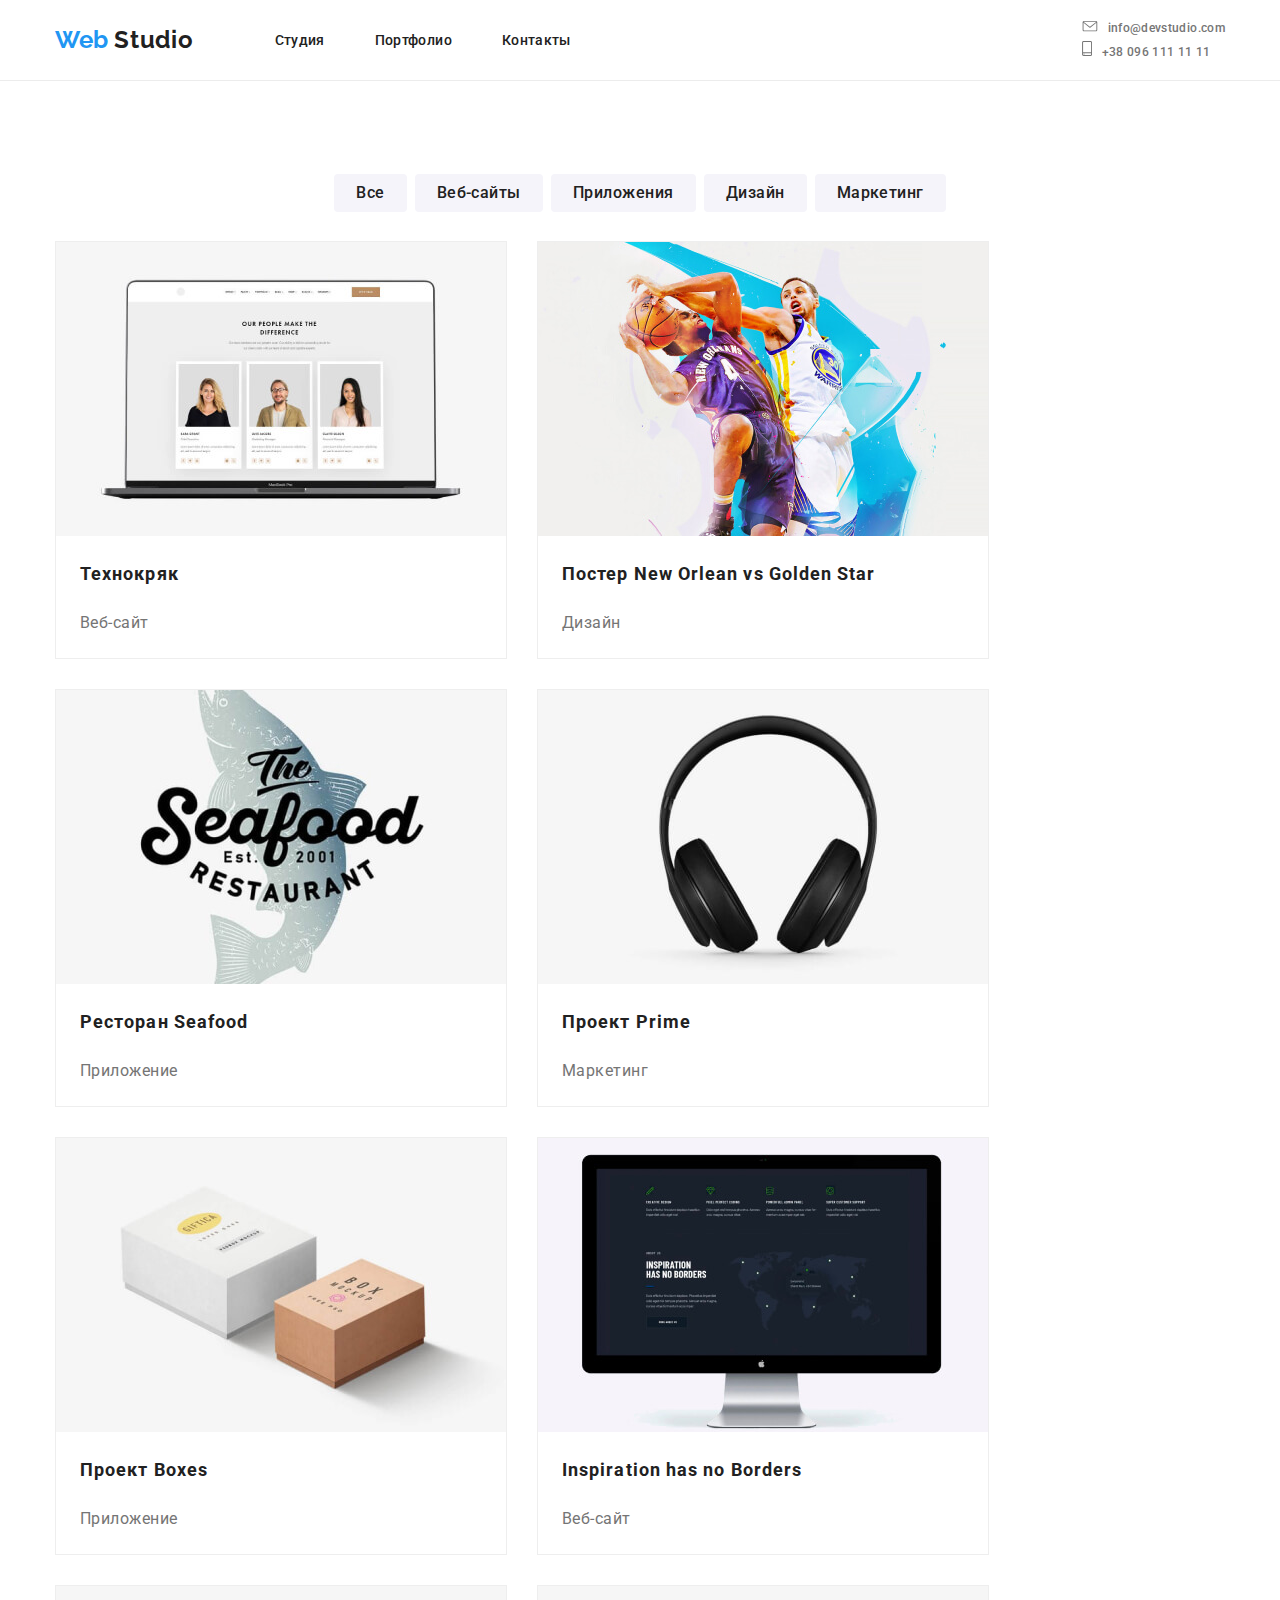
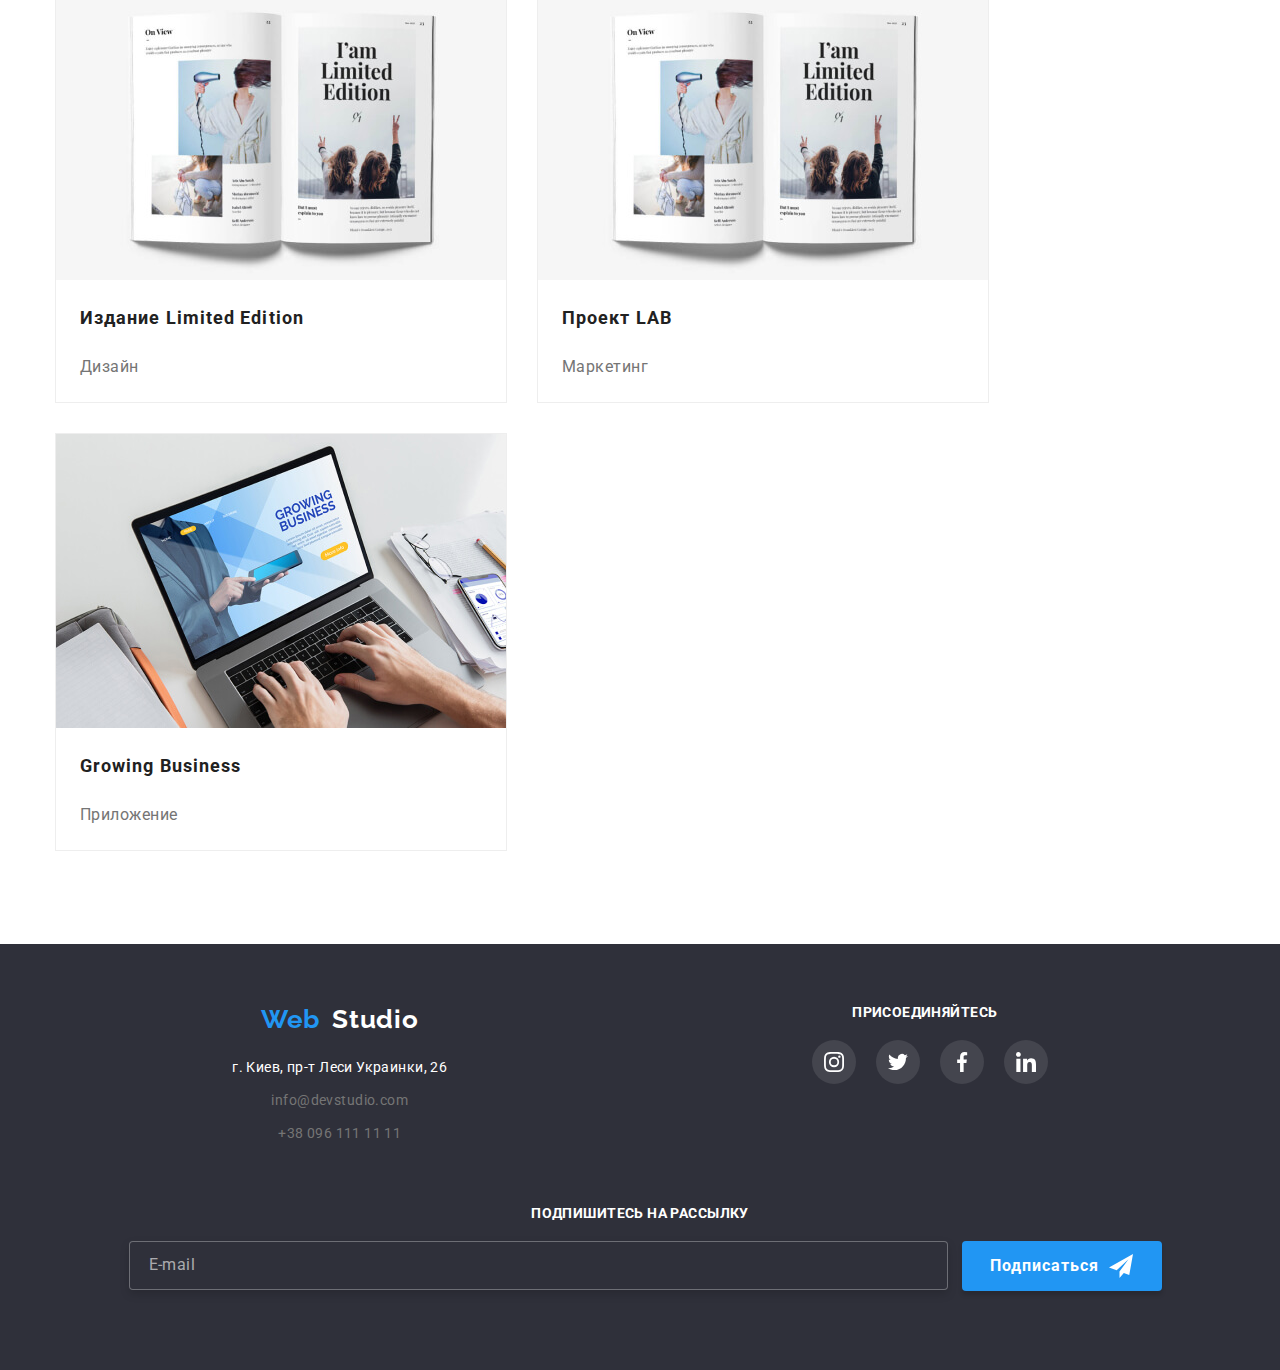
==== commit 4232bff1: "добавлены стили таблетки" ====
--- a/portfolio.html
+++ b/portfolio.html
@@ -209,48 +209,50 @@
         <!-- Подвал -->
         <footer class="footer">
           <div class="footer-section">
-          <div class="footer-adress-container">
-            <a class="logo-footer link" href="./index.html"
-              ><span class="word-blue">Web</span
-              > <span class="word-white">Studio</span></a
-            >
-            <address>
-              <ul class="address-footer">
-                <li><a
-                  class="footer-map link"
-                  href="https://goo.gl/maps/sK2XC8ctWBCpQ46D7"
-                  >г. Киев, пр-т Леси Украинки, 26</a
-                ></li>
-                <li><a class="footer-mail link" href="mailto:info@devstudio.com"
-                  >info@devstudio.com</a
-                ></li>
-                <li><a class="footer-tel link" href="tel:+380961111111"
-                  >+38 096 111 11 11</a
-                ></li>
-              </ul>
-            </address>
-          </div>
-          <div class="join-in-container">
-            <b class="join-in">присоединяйтесь</b>
-            <ul class="social-networks">
-              <li class="svg-icon">
-                <a class="footer-svg-link" href="https://www.instagram.com/" aria-label="иконка интстаграм"
-                  ><svg class="footer-svg-icon"><use href="./sprite.svg#icon-instagramwhite"></use></svg></a>
-              </li>
-              <li class="svg-icon">
-                <a class="footer-svg-link" href="https://twitter.com/" aria-label="иконка твитер"
-                  ><svg class="footer-svg-icon"><use href="./sprite.svg#icon-twitterwhite"></use></svg></a>
-              </li>
-              <li class="svg-icon">
-                <a class="footer-svg-link" href="https://www.facebook.com/" aria-label="иконка фейсбук"
-                  ><svg class="footer-svg-icon"><use href="./sprite.svg#icon-facebookwhite"></use></svg></a>
-              </li>
-              <li class="svg-icon">
-                <a class="footer-svg-link" href="https://www.linkedin.com/" aria-label="иконка линкедин"
-                  ><svg class="footer-svg-icon"><use href="./sprite.svg#icon-linkedinwhite"></use></svg></a>
-              </li>
-            </ul>
-          </div>
+            <div class="footer-tablet">
+              <div class="footer-adress-container">
+                <a class="logo-footer link" href="./index.html"
+                  ><span class="word-blue">Web</span
+                  > <span class="word-white">Studio</span></a
+                >
+                <address>
+                  <ul class="address-footer">
+                    <li><a
+                      class="footer-map link"
+                      href="https://goo.gl/maps/sK2XC8ctWBCpQ46D7"
+                      >г. Киев, пр-т Леси Украинки, 26</a
+                    ></li>
+                    <li><a class="footer-mail link" href="mailto:info@devstudio.com"
+                      >info@devstudio.com</a
+                    ></li>
+                    <li><a class="footer-tel link" href="tel:+380961111111"
+                      >+38 096 111 11 11</a
+                    ></li>
+                  </ul>
+                </address>
+              </div>
+              <div class="join-in-container">
+                <b class="join-in">присоединяйтесь</b>
+                <ul class="social-networks">
+                  <li class="svg-icon">
+                    <a class="footer-svg-link" href="https://www.instagram.com/" aria-label="иконка интстаграм"
+                      ><svg class="footer-svg-icon"><use href="./sprite.svg#icon-instagramwhite"></use></svg></a>
+                  </li>
+                  <li class="svg-icon">
+                    <a class="footer-svg-link" href="https://twitter.com/" aria-label="иконка твитер"
+                      ><svg class="footer-svg-icon"><use href="./sprite.svg#icon-twitterwhite"></use></svg></a>
+                  </li>
+                  <li class="svg-icon">
+                    <a class="footer-svg-link" href="https://www.facebook.com/" aria-label="иконка фейсбук"
+                      ><svg class="footer-svg-icon"><use href="./sprite.svg#icon-facebookwhite"></use></svg></a>
+                  </li>
+                  <li class="svg-icon">
+                    <a class="footer-svg-link" href="https://www.linkedin.com/" aria-label="иконка линкедин"
+                      ><svg class="footer-svg-icon"><use href="./sprite.svg#icon-linkedinwhite"></use></svg></a>
+                  </li>
+                </ul>
+              </div>
+            </div>
           <div>
             <b class="subscribe">Подпишитесь на рассылку</b>
             <form id="form_footer" autocomplete="off">
--- a/css/main.min.css
+++ b/css/main.min.css
@@ -1,2 +1,6 @@
-.wrapper{max-width:1600px;background-color:#FFFFFF;font-family:"Roboto", sans-serif;margin:0 auto;box-sizing:border-box}.section,.main-portfolio,.footer-section{padding-left:15px;padding-right:15px;margin-left:auto;margin-right:auto}@media screen and (min-width: 450px){.section,.main-portfolio,.footer-section{width:450px}}ul{list-style:none;padding:0;margin:0}img{display:block}.link{text-decoration:none}.header{position:relative;padding:16px 0px}.navigation-address{display:flex;align-items:center;justify-content:space-between}.menu-button{display:flex;align-items:center;justify-content:space-between;padding:0px 7px 0px 0px;background-color:#fff;border:none}@media screen and (min-width: 768px){.menu-button{display:none}}.menu-button:focus{outline:none;fill:#2196f3}.menu-button:hover{fill:#2196f3}.menu-button .icon-cross{display:none}.menu-button.is-open .icon-cross{display:block}.menu-button .icon-menu{display:block}.menu-button.is-open .icon-menu{display:none}.menu-container{border-top:1px solid #ececec;position:absolute;background-color:#fff;top:100%;left:0;width:100%;padding:60px 0px}.menu-container.is-open{display:block}@media screen and (max-width: 767px){.menu-container{display:none;position:absolute;top:100%;left:0;width:100%}}@media screen and (min-width: 768px){.menu-container{display:flex}}.navigation,.contacts{text-align:center}.nav-menu-item{position:relative;margin-bottom:40px}.nav-menu-item:last-child{margin-bottom:60px}.nav-menu-item{position:relative}.nav-menu-link{padding:10px 0px;line-height:21px;color:#212121}.nav-menu-link:hover,.nav-menu-link:focus{color:#2196f3;transition:250ms cubic-bezier(0.4, 0, 0.2, 1)}.nav-menu-link::after{position:absolute;display:block;width:100%;height:4px;margin-top:8px;content:"";margin-left:auto;margin-right:auto;border-radius:2px;transform:scaleX(0)}.nav-menu-link:hover::after{background-color:#2196f3;transition:transform 250ms cubic-bezier(0.4, 0, 0.2, 1);transform:scaleX(1)}.header-mail,.header-tel{display:block;fill:#757575;color:#757575;padding:8px 0px}.header-mail:hover,.header-mail:focus,.header-tel:hover,.header-tel:focus{fill:#2196f3;color:#2196f3;transition:250ms cubic-bezier(0.4, 0, 0.2, 1)}.svg-icon-header{margin-right:10px}.hero-section{max-width:1600px;padding:118px 0px;text-align:center;margin-left:auto;margin-right:auto;background-size:cover;background-image:linear-gradient(to right, rgba(47,48,58,0.8), rgba(47,48,58,0.8)),url("../img/1hero/Header.jpg")}.backdrop{position:fixed;top:0;left:0;width:100%;height:100%;background-color:rgba(0,0,0,0.2);opacity:1;transition:opacity 250ms cubic-bezier(0.4, 0, 0.2, 1);z-index:1;overflow-y:scroll}.backdrop.is-hidden{opacity:0;pointer-events:none;visibility:hidden}.backdrop.is-hidden .modal{transform:translate(-50%, -50%) scale(0.5)}.modal{position:absolute;top:50%;left:50%;padding:40px;max-width:400px;background-color:#fff;transform:translate(-50%, -50%) scale(1);transition:transform 250ms cubic-bezier(0.4, 0, 0.2, 1);border-radius:4px}@media (min-width: 450px){.modal{position:absolute;top:50%;left:50%;transform:translate(-50%, -50%);max-width:528px}}.modal_close_btn{position:absolute;top:10px;right:10px;width:30px;height:30px;border-radius:50%;background-color:transparent;border:1px solid rgba(33,33,33,0.2);cursor:pointer}.modal_close_btn:hover{fill:#2196f3;border:1px solid #2196f3;transition:250ms cubic-bezier(0.4, 0, 0.2, 1)}.modal_close_btn:focus{outline:#fff}.close-modal{position:absolute;top:6px;right:5px;width:18px;height:18px}.modal-text{padding-bottom:30px}.form-field{position:relative;display:block;margin-bottom:28px}.form-label{position:absolute;top:50%;left:45px;transform:translateY(-50%);transition:transform 250ms linear}.form-input{width:268px;margin:0;padding:11px 50px;background:#fff;border:1px solid rgba(33,33,33,0.2);border-radius:4px}.svg-icon-form{position:absolute;top:30%;left:15px;transition:translateY(-50%);display:inline-block;width:18px;height:18px}.form-input:focus:required,.form-input-textarea:focus:required{outline-color:#2196f3}.form-input-textarea:not(:placeholder-shown)+.form-label-textarea{transform:translateY(-40px) translateX(-40px);padding-left:15px}.form-input:not(:placeholder-shown)+.form-label{transform:translateY(-40px) translateX(-40px);font-size:12px}.form-field:focus-within>.svg-icon-form{fill:#2196f3}.form-field:focus-within>.form-label{transform:translateY(-40px) translateX(-40px);padding-left:10px;color:#2196f3;font-size:12px}.comment{margin-bottom:20px}.form-label-textarea{position:absolute;top:20px;left:28px;transform:translateY(-50%);transition:250ms linear}textarea{padding:10px;resize:none;width:348px;height:120px;border:1px solid rgba(33,33,33,0.2);border-radius:4px}.form-field:focus-within>.form-label-textarea{transform:translateY(-40px) translateX(-40px);padding-left:30px;color:#2196f3;font-size:12px}.form-color-link{color:#2196f3}.form-field-checkbox{margin-bottom:30px}.check-container{margin-bottom:30px}.option{display:inline-flex;margin-bottom:0.25em}.check{display:flex;justify-content:center;align-items:center}.check_input{position:absolute;-webkit-appearance:none;-moz-appearance:none;appearance:none}.check_box{box-sizing:border-box;margin-right:8px;width:16px;height:15px;border:2px solid #212121;border-radius:2px}.check_input:checked+.check_box{background-image:url("../img/1hero/iconcheck.svg");background-size:contain;background-origin:border-box;border:1px solid #2196f3;border-radius:2px}.modal-button,.modal-button-footer{border-style:none;width:200px;padding:10px 0px;background-color:#2196f3;box-shadow:0px 4px 4px rgba(0,0,0,0.15);border-radius:4px;color:#fff}.modal-button-footer{display:inline-flex;align-items:center;justify-content:center}.section-features{background-color:#fff;padding:60px 0px}.items-features{margin-bottom:30px}.features-list-img{margin-bottom:30px}.features-img-background{position:relative;margin-bottom:30px;width:100%;height:120px;background-color:#f5f4fa}.features-img{position:absolute;top:50%;left:50%;transform:translate(-50%, -50%);width:70px;height:70px}.features-list-headers{text-align:center;margin-bottom:10px}.section-our-team{padding:60px 0px;background-color:#f5f4fa}.items-our{background-color:#fff;box-shadow:0px 2px 1px rgba(0,0,0,0.2),0px 1px 1px rgba(0,0,0,0.14),0px 1px 3px rgba(0,0,0,0.12);border-radius:0px 0px 4px 4px}.img-team-member{width:100%;margin-bottom:30px}.team-member{display:flex;justify-content:center;margin-bottom:30px}.name{margin-bottom:10px}.occupation-description{margin-bottom:16px}.svg-icon:not(:last-child){margin-right:10px}.social-networks-link{display:flex;justify-content:center;align-items:center;margin-bottom:24px;width:44px;height:44px;border-radius:50%;background-color:#fff;color:#afb1b8}.social-networks-link:hover,.social-networks-link:focus{background-color:#2196f3;color:#fff;transition:250ms cubic-bezier(0.4, 0, 0.2, 1)}.social-networks-svg{fill:currentColor;width:20px;height:20px}.sections-customers{background-color:#fff;padding:60px 0px}.customer-list{display:flex;flex-wrap:wrap;justify-content:center}.items-customer{padding:15px}.items-customer-logo{fill:#afb1b8;border:1px solid #afb1b8;box-sizing:border-box;border-radius:4px}.items-customer-logo:hover,.items-customer-logo:focus{fill:#2196f3;border:1px solid #2196f3;transition:250ms cubic-bezier(0.4, 0, 0.2, 1)}.navigation-address{font-weight:500;font-size:18px;line-height:21px;letter-spacing:0.02em}.address-header{font-style:normal}.logo-header{font-family:"Raleway",sans-serif;font-style:normal;font-weight:bold;font-size:24px;line-height:28px;letter-spacing:0.03em}.word-blue{color:#2196f3}.word-black{color:#212121}.main-header{margin-top:0;margin-bottom:30px;font-weight:900;font-size:26px;line-height:42px;letter-spacing:0.06em;text-transform:uppercase;color:#fff}.modal-button,.modal-button-footer{text-align:center;font-family:"Roboto",sans-serif;font-weight:bold;font-size:16px;line-height:30px;letter-spacing:0.06em;color:#fff}.modal-text{font-weight:bold;font-size:20px;line-height:23px;text-align:center;letter-spacing:0.03em}.form-label,.form-label-textarea{font-size:14px;line-height:16px;letter-spacing:0.01em;color:#757575}.features-list-headers,.work-description,.join-in,.subscribe{font-weight:bold;font-size:14px;line-height:16px;letter-spacing:0.03em;text-transform:uppercase;color:#212121}.features-description,.footer-mail,.footer-tel,.footer-map{font-weight:normal;font-size:14px;line-height:24px;letter-spacing:0.03em;color:#757575}.check_box_text{font-size:12px;line-height:14px;letter-spacing:0.03em}.chapter{text-align:center;margin-top:0;margin-bottom:50px;font-weight:bold;font-size:28px;line-height:33px;letter-spacing:0.03em;color:#212121}.work-description{text-align:center}.work-description,.join-in,.subscribe{color:#fff}.name,.occupation-description{text-align:center;font-weight:500;font-size:16px;line-height:1.18;letter-spacing:0.03em;color:#212121}.occupation-description{color:#757575;font-weight:normal}.logo-footer{font-family:"Raleway",sans-serif;font-style:normal;font-weight:bold;font-size:26px;line-height:1.19;letter-spacing:0.03em}.word-white{color:#fff}.address-footer{font-style:normal}.footer-map{color:#fff}.text_email_footer{font-weight:normal;text-transform:none;font-size:16px;letter-spacing:0.03em;color:rgba(255,255,255,0.6)}.filter-list-button{font-weight:500;font-size:16px;line-height:1.62;letter-spacing:0.03em;color:#212121}.main-list-header{font-weight:bold;font-size:18px;line-height:36px;letter-spacing:0.06em;color:#212121}.main-list-description{font-weight:normal;font-size:16px;line-height:30px;letter-spacing:0.03em;color:#757575}.main-list-hover{font-family:"Roboto",sans-serif;font-size:18px;line-height:28px;letter-spacing:0.03em;color:#fff}.footer{padding:60px 0px;text-align:center;background-color:#2f303a}.logo-footer{display:block;margin-bottom:20px}.address-footer{display:block;margin-bottom:60px}.footer-map,.footer-mail{display:block;margin-bottom:9px}.join-in{display:block;margin-bottom:20px}.social-networks{display:flex;justify-content:center;align-items:center}.footer-svg-link{display:flex;justify-content:center;align-items:center;margin-left:10px;margin-bottom:20px;width:44px;height:44px;border-radius:50%;background:rgba(255,255,255,0.1);color:#fff}.footer-svg-link:hover,.footer-svg-link:focus{background-color:#2196f3;color:#fff;transition:250ms cubic-bezier(0.4, 0, 0.2, 1)}.footer-svg-icon{fill:currentColor;width:20px;height:20px}.footer-svg{margin-left:10px}.subscribe{display:block;margin-bottom:20px}#form-footer{display:block}.footer-label{position:relative}.inputtext{position:relative;width:100%;height:49.3px;padding:0px 20px;margin-bottom:20px;color:#fff;background-color:#2f303a;border:1px solid rgba(255,255,255,0.3);box-sizing:border-box;filter:drop-shadow(0px 4px 4px rgba(0,0,0,0.15));border-radius:4px}.text_email_footer{position:absolute;top:0px;left:15px;background-color:#2f303a;transition:250ms cubic-bezier(0.4, 0, 0.2, 1)}.text_email_footer:focus:required{color:#fff;font-size:10px}.footer-label:focus-within>.text_email_footer{color:#fff}.footer-label:focus-within>.text_email_footer{transform:translateY(-30px);color:#fff;font-size:10px}.inputtext:not(:placeholder-shown)+.text_email_footer{transform:translateY(-30px);color:#fff;font-size:10px}.header{border-bottom:1px solid #ececec}.filter{margin-bottom:46px}.filter-list{display:flex;flex-wrap:wrap}.filter-list-item{margin-bottom:15px}.filter-list-item:not(:last-child){margin-right:8px}.filter-list-button{border-style:none;padding:0px 22px;height:38px;background-color:#f5f4fa;border-radius:4px;cursor:pointer}.filter-list-button:hover,.filter-list-button:focus{background-color:#2196f3;color:#fff;box-shadow:0px 3px 1px rgba(0,0,0,0.1),0px 1px 2px rgba(0,0,0,0.08),0px 2px 2px rgba(0,0,0,0.12);transition:250ms cubic-bezier(0.4, 0, 0.2, 1)}.main-portfolio{background-color:#fff;padding:93px 15px}.main-list-portfolio{flex-wrap:wrap;margin-left:auto;margin-right:auto}.list-item{background:#fff;border:1px solid #EEEEEE;box-sizing:border-box;margin-bottom:30px}.list-item:hover,.list-item:focus{box-shadow:0px 1px 1px rgba(0,0,0,0.12),0px 4px 4px rgba(0,0,0,0.06),1px 4px 6px rgba(0,0,0,0.16);transition:250ms cubic-bezier(0.4, 0, 0.2, 1)}.main-list-header{margin-left:24px;margin-bottom:5px}.main-list-description{margin-left:24px;margin-bottom:20px}.item-img{position:relative;margin-bottom:20px;overflow:hidden}.image-hover-effect{position:absolute;content:"";width:100%;height:100%;background-color:rgba(33,150,243,0.9);opacity:1;transform:translateY(0);transition:transform 250ms cubic-bezier(0.4, 0, 0.2, 1)}.list-item:hover .image-hover-effect{transform:translateY(-100%);transition:transform 250ms cubic-bezier(0.4, 0, 0.2, 1)}.main-list-hover{position:absolute;box-sizing:border-box;padding:0px 24px;width:346px;top:50%;left:50%;transform:translate(-50%, -50%);opacity:1}
+.wrapper{max-width:1600px;background-color:#FFFFFF;font-family:"Roboto", sans-serif;margin:0 auto;box-sizing:border-box}.section,.main-portfolio,.footer-section{padding-left:15px;padding-right:15px;margin-left:auto;margin-right:auto}@media screen and (min-width: 450px){.section,.main-portfolio,.footer-section{width:450px}}@media screen and (min-width: 738px){.section,.main-portfolio,.footer-section{width:738px}}@media screen and (min-width: 1170px){.section,.main-portfolio,.footer-section{width:1170px}}ul{list-style:none;padding:0;margin:0}img{display:block}.link{text-decoration:none}.header{position:relative;padding:16px 0px}.logo-header{display:flex;margin-right:81px}.word-blue{margin-right:5px}.navigation-address{display:flex;align-items:center;justify-content:space-between}.menu-button{display:flex;align-items:center;justify-content:space-between;padding:0px 7px 0px 0px;background-color:#fff;border:none}@media screen and (min-width: 768px){.menu-button{display:none}}.menu-button:focus{outline:none;fill:#2196f3}.menu-button:hover{fill:#2196f3}.menu-button .icon-cross{display:none}.menu-button.is-open .icon-cross{display:block}.menu-button .icon-menu{display:block}.menu-button.is-open .icon-menu{display:none}.menu-container{border-top:1px solid #ececec;position:absolute;background-color:#fff;top:100%;left:0;width:100%;padding:60px 0px;z-index:3}.menu-container.is-open{display:block}@media screen and (max-width: 767px){.menu-container{display:none;position:absolute;top:100%;left:0;width:100%}}@media screen and (min-width: 768px){.menu-container{display:flex;position:relative;padding:0;border:none}}.navigation,.contacts{text-align:center}.nav-menu-item{position:relative;margin-bottom:41px}.nav-menu-item:last-child{margin-bottom:60px}.nav-menu-item{position:relative}.nav-menu-link{position:relative;padding:10px 0px;line-height:21px;color:#212121}.nav-menu-link:hover,.nav-menu-link:focus{color:#2196f3;transition:250ms cubic-bezier(0.4, 0, 0.2, 1)}.nav-menu-link::after{position:absolute;display:block;left:0;width:100%;height:4px;margin-top:8px;content:"";margin-left:auto;margin-right:auto;border-radius:2px;transform:scaleX(0)}.nav-menu-link:hover::after{background-color:#2196f3;transition:transform 250ms cubic-bezier(0.4, 0, 0.2, 1);transform:scaleX(1)}.header-mail,.header-tel{display:block;fill:#757575;color:#757575;padding:8px 0px}.header-mail:hover,.header-mail:focus,.header-tel:hover,.header-tel:focus{fill:#2196f3;color:#2196f3;transition:250ms cubic-bezier(0.4, 0, 0.2, 1)}.svg-icon-header{margin-right:10px}.hero-section{max-width:1600px;padding:118px 0px;text-align:center;margin-left:auto;margin-right:auto;background-size:cover;background-image:linear-gradient(to right, rgba(47,48,58,0.8), rgba(47,48,58,0.8)),url("../img/1hero/Header.jpg")}.backdrop{position:fixed;top:0;left:0;width:100%;height:100%;background-color:rgba(0,0,0,0.2);opacity:1;transition:opacity 250ms cubic-bezier(0.4, 0, 0.2, 1);z-index:1000;overflow-y:scroll}.backdrop.is-hidden{opacity:0;pointer-events:none;visibility:hidden}.backdrop.is-hidden .modal{transform:translate(-50%, -50%) scale(0.5)}.modal{position:absolute;top:50%;left:50%;padding:40px;max-width:450px;background-color:#fff;transform:translate(-50%, -50%) scale(1);transition:transform 250ms cubic-bezier(0.4, 0, 0.2, 1);border-radius:4px}@media screen and (min-width: 450px){.modal{position:absolute;top:50%;left:50%;transform:translate(-50%, -50%);max-width:450px}}@media screen and (min-width: 1170px){.modal{max-width:528px}}.modal_close_btn{position:absolute;top:10px;right:10px;width:30px;height:30px;border-radius:50%;background-color:transparent;border:1px solid rgba(33,33,33,0.2);cursor:pointer}.modal_close_btn:hover{fill:#2196f3;border:1px solid #2196f3;transition:250ms cubic-bezier(0.4, 0, 0.2, 1)}.modal_close_btn:focus{outline:#fff}.close-modal{position:absolute;top:6px;right:5px;width:18px;height:18px}.modal-text{padding-bottom:30px}.form-field{position:relative;display:block;margin-bottom:28px}.form-label{position:absolute;top:50%;left:45px;transform:translateY(-50%);transition:transform 250ms linear}.form-input{width:268px;margin:0;padding:11px 50px;background:#fff;border:1px solid rgba(33,33,33,0.2);border-radius:4px}@media screen and (min-width: 1170px){.form-input{width:366px}}.svg-icon-form{position:absolute;top:30%;left:15px;transition:translateY(-50%);display:inline-block;width:18px;height:18px}.form-input:focus:required,.form-input-textarea:focus:required{outline-color:#2196f3}.form-input-textarea:not(:placeholder-shown)+.form-label-textarea{transform:translateY(-40px) translateX(-40px);padding-left:15px}.form-input:not(:placeholder-shown)+.form-label{transform:translateY(-40px) translateX(-40px);font-size:12px}.form-field:focus-within>.svg-icon-form{fill:#2196f3}.form-field:focus-within>.form-label{transform:translateY(-40px) translateX(-40px);padding-left:10px;color:#2196f3;font-size:12px}@media screen and (min-width: 1170px){.form-field:focus-within>.form-label{transform:translateY(-40px) translateX(-45px)}}.comment{margin-bottom:20px}.form-label-textarea{position:absolute;top:20px;left:20px;transform:translateY(-50%);transition:250ms linear}textarea{padding:10px;resize:none;width:348px;height:120px;border:1px solid rgba(33,33,33,0.2);border-radius:4px}@media screen and (min-width: 1170px){textarea{width:448px}}.form-field:focus-within>.form-label-textarea{transform:translateY(-40px) translateX(-40px);padding-left:30px;color:#2196f3;font-size:12px}@media screen and (min-width: 1170px){.form-field:focus-within>.form-label-textarea{transform:translateY(-40px) translateX(-45px)}}.form-color-link{color:#2196f3}.form-field-checkbox{margin-bottom:30px}.check-container{margin-bottom:30px}.option{display:inline-flex;margin-bottom:0.25em}.check{display:flex;justify-content:center;align-items:center}.check_input{position:absolute;-webkit-appearance:none;-moz-appearance:none;appearance:none}.check_box{box-sizing:border-box;margin-right:8px;width:16px;height:15px;border:2px solid #212121;border-radius:2px}@media screen and (min-width: 1170px){.check_box{margin-right:15px}}.check_input:checked+.check_box{background-image:url("../img/1hero/iconcheck.svg");background-size:contain;background-origin:border-box;border:1px solid #2196f3;border-radius:2px}.modal-button,.modal-button-footer{border-style:none;width:200px;padding:10px 0px;background-color:#2196f3;box-shadow:0px 4px 4px rgba(0,0,0,0.15);border-radius:4px;color:#fff}.modal-button-footer{display:inline-flex;align-items:center;justify-content:center}.section-features{background-color:#fff;padding:60px 0px}.items-features{margin-bottom:30px}.features-list-img{margin-bottom:30px}.features-img-background{position:relative;margin-bottom:30px;width:100%;height:120px;background-color:#f5f4fa}.features-img{position:absolute;top:50%;left:50%;transform:translate(-50%, -50%);width:70px;height:70px}.features-list-headers{text-align:center;margin-bottom:10px}.section-our-team{padding:60px 0px;background-color:#f5f4fa}.items-our{background-color:#fff;box-shadow:0px 2px 1px rgba(0,0,0,0.2),0px 1px 1px rgba(0,0,0,0.14),0px 1px 3px rgba(0,0,0,0.12);border-radius:0px 0px 4px 4px}.img-team-member{width:100%;margin-bottom:30px}.team-member{display:flex;justify-content:center;margin-bottom:30px}.name{margin-bottom:10px}.occupation-description{margin-bottom:16px}.svg-icon:not(:last-child){margin-right:10px}.social-networks-link{display:flex;justify-content:center;align-items:center;margin-bottom:24px;width:44px;height:44px;border-radius:50%;background-color:#fff;color:#afb1b8}.social-networks-link:hover,.social-networks-link:focus{background-color:#2196f3;color:#fff;transition:250ms cubic-bezier(0.4, 0, 0.2, 1)}.social-networks-svg{fill:currentColor;width:20px;height:20px}.sections-customers{background-color:#fff;padding:60px 0px}.customer-list{display:flex;flex-wrap:wrap;justify-content:center}.items-customer{padding:15px}.items-customer-logo{fill:#afb1b8;border:1px solid #afb1b8;box-sizing:border-box;border-radius:4px}.items-customer-logo:hover,.items-customer-logo:focus{fill:#2196f3;border:1px solid #2196f3;transition:250ms cubic-bezier(0.4, 0, 0.2, 1)}.navigation-address{font-weight:500;font-size:18px;line-height:21px;letter-spacing:0.02em}.address-header{font-style:normal}.logo-header{font-family:"Raleway",sans-serif;font-style:normal;font-weight:bold;font-size:24px;line-height:28px;letter-spacing:0.03em}.word-blue{color:#2196f3}.word-black{color:#212121}.main-header{margin-top:0;margin-bottom:30px;font-weight:900;font-size:26px;line-height:42px;letter-spacing:0.06em;text-transform:uppercase;color:#fff}.modal-button,.modal-button-footer{text-align:center;font-family:"Roboto",sans-serif;font-weight:bold;font-size:16px;line-height:30px;letter-spacing:0.06em;color:#fff}.modal-text{font-weight:bold;font-size:20px;line-height:23px;text-align:center;letter-spacing:0.03em}.form-label,.form-label-textarea{font-size:14px;line-height:16px;letter-spacing:0.01em;color:#757575}.features-list-headers,.work-description,.join-in,.subscribe{font-weight:bold;font-size:14px;line-height:16px;letter-spacing:0.03em;text-transform:uppercase;color:#212121}.features-description,.footer-mail,.footer-tel,.footer-map{font-weight:normal;font-size:14px;line-height:24px;letter-spacing:0.03em;color:#757575}.check_box_text{font-size:12px;line-height:14px;letter-spacing:0.03em}@media screen and (min-width: 1170px){.check_box_text{font-size:14px;line-height:24px;color:#757575}}.chapter{text-align:center;margin-top:0;margin-bottom:50px;font-weight:bold;font-size:28px;line-height:33px;letter-spacing:0.03em;color:#212121}@media screen and (min-width: 738px){.chapter{margin-bottom:30px}}.work-description{text-align:center}.work-description,.join-in,.subscribe{color:#fff}.name,.occupation-description{text-align:center;font-weight:500;font-size:16px;line-height:1.18;letter-spacing:0.03em;color:#212121}.occupation-description{color:#757575;font-weight:normal}.logo-footer{font-family:"Raleway",sans-serif;font-style:normal;font-weight:bold;font-size:26px;line-height:1.19;letter-spacing:0.03em}.word-white{color:#fff}.address-footer{font-style:normal}.footer-map{color:#fff}.text_email_footer{font-weight:normal;text-transform:none;font-size:16px;letter-spacing:0.03em;color:rgba(255,255,255,0.6)}.filter-list-button{font-weight:500;font-size:16px;line-height:1.62;letter-spacing:0.03em;color:#212121}.main-list-header{font-weight:bold;font-size:18px;line-height:36px;letter-spacing:0.06em;color:#212121}.main-list-description{font-weight:normal;font-size:16px;line-height:30px;letter-spacing:0.03em;color:#757575}.main-list-hover{font-family:"Roboto",sans-serif;font-size:18px;line-height:28px;letter-spacing:0.03em;color:#fff}.footer{padding:60px 0px;text-align:center;background-color:#2f303a}.logo-footer{display:block;margin-bottom:20px}.address-footer{display:block;margin-bottom:60px}.footer-map,.footer-mail{display:block;margin-bottom:9px}.join-in{display:block;margin-bottom:20px}.social-networks{display:flex;justify-content:center;align-items:center}.footer-svg-link{display:flex;justify-content:center;align-items:center;margin-left:10px;margin-bottom:20px;width:44px;height:44px;border-radius:50%;background:rgba(255,255,255,0.1);color:#fff}.footer-svg-link:hover,.footer-svg-link:focus{background-color:#2196f3;color:#fff;transition:250ms cubic-bezier(0.4, 0, 0.2, 1)}.footer-svg-icon{fill:currentColor;width:20px;height:20px}.footer-svg{margin-left:10px}.subscribe{display:block;margin-bottom:20px}#form-footer{display:block}.footer-label{position:relative}.inputtext{position:relative;width:100%;height:49.3px;padding:0px 20px;margin-bottom:20px;color:#fff;background-color:#2f303a;border:1px solid rgba(255,255,255,0.3);box-sizing:border-box;filter:drop-shadow(0px 4px 4px rgba(0,0,0,0.15));border-radius:4px}.text_email_footer{position:absolute;top:0px;left:15px;background-color:#2f303a;transition:250ms cubic-bezier(0.4, 0, 0.2, 1)}.text_email_footer:focus:required{color:#fff;font-size:10px}.footer-label:focus-within>.text_email_footer{color:#fff}.footer-label:focus-within>.text_email_footer{transform:translateY(-30px);color:#fff;font-size:10px}.inputtext:not(:placeholder-shown)+.text_email_footer{transform:translateY(-30px);color:#fff;font-size:10px}.header{border-bottom:1px solid #ececec}.filter{margin-bottom:46px}.filter-list{display:flex;flex-wrap:wrap}.filter-list-item{margin-bottom:15px}.filter-list-item:not(:last-child){margin-right:8px}.filter-list-button{border-style:none;padding:0px 22px;height:38px;background-color:#f5f4fa;border-radius:4px;cursor:pointer}.filter-list-button:hover,.filter-list-button:focus{background-color:#2196f3;color:#fff;box-shadow:0px 3px 1px rgba(0,0,0,0.1),0px 1px 2px rgba(0,0,0,0.08),0px 2px 2px rgba(0,0,0,0.12);transition:250ms cubic-bezier(0.4, 0, 0.2, 1)}.main-portfolio{background-color:#fff;padding:93px 15px}.main-list-portfolio{flex-wrap:wrap;margin-left:auto;margin-right:auto}.list-item{background:#fff;border:1px solid #EEEEEE;box-sizing:border-box;margin-bottom:30px}.list-item:hover,.list-item:focus{box-shadow:0px 1px 1px rgba(0,0,0,0.12),0px 4px 4px rgba(0,0,0,0.06),1px 4px 6px rgba(0,0,0,0.16);transition:250ms cubic-bezier(0.4, 0, 0.2, 1)}.main-list-header{margin-left:24px;margin-bottom:5px}.main-list-description{margin-left:24px;margin-bottom:20px}.item-img{position:relative;margin-bottom:20px;overflow:hidden}.image-hover-effect{position:absolute;content:"";width:100%;height:100%;background-color:rgba(33,150,243,0.9);opacity:1;transform:translateY(0);transition:transform 250ms cubic-bezier(0.4, 0, 0.2, 1)}.list-item:hover .image-hover-effect{transform:translateY(-100%);transition:transform 250ms cubic-bezier(0.4, 0, 0.2, 1)}.main-list-hover{position:absolute;box-sizing:border-box;padding:0px 24px;width:346px;top:50%;left:50%;transform:translate(-50%, -50%);opacity:1}@media screen and (min-width: 768px){.header{padding:0}}@media screen and (min-width: 768px){.logo-header{margin-right:81px;padding:26px 0px}}@media screen and (min-width: 768px){.navigation{display:flex;align-items:center;margin-right:auto}}@media screen and (min-width: 768px){.nav-menu{display:flex}}@media screen and (min-width: 768px){.nav-menu-item{font-size:14px;line-height:16px;margin-bottom:0;margin-right:50px}.nav-menu-item:last-child{margin-bottom:0;margin-right:0px}}@media screen and (min-width: 768px){.nav-menu-link::after{margin-top:26px}}@media screen and (min-width: 768px){.contacts{text-align:justify}}@media screen and (min-width: 768px){.header-mail,.header-tel{padding:3px 0px;font-size:12px;line-height:14px}}@media screen and (min-width: 738px){.features-list{display:flex;flex-wrap:wrap;margin:-15px}}@media screen and (min-width: 738px){.items-features{width:calc(+ (100% - 2 * 30px)/2);margin:15px}}@media screen and (min-width: 1170px){.items-features{flex-basis:25%}}@media screen and (min-width: 738px){.features-list-headers{text-align:unset}}@media screen and (min-width: 1170px){.features-list-headers{text-align:unset}}@media screen and (min-width: 738px){.our-team-list{display:flex;flex-wrap:wrap;margin:-15px}}@media screen and (min-width: 738px){.items-our{width:calc(+ (100% - 2 * 30px)/2);margin:15px}}@media screen and (min-width: 1170px){.items-our{flex-basis:25%}}@media screen and (min-width: 738px){.team-member{margin-bottom:0}}@media screen and (min-width: 738px){.customer-list{display:flex;flex-wrap:wrap;margin:-15px}}@media screen and (min-width: 738px){.items-customer{width:calc(+ (100% - 3 * 30px)/3);margin:15px;padding:0}}@media screen and (min-width: 1170px){.items-customer{flex-basis:25%}}@media screen and (min-width: 738px){.items-customer-logo{width:100%}}@media screen and (min-width: 738px){.footer-tablet{display:flex;justify-content:space-around}}.footer-label{text-align:center}@media screen and (min-width: 738px){.inputtext{width:70%;margin-right:10px;margin-left:10px}}@media screen and (min-width: 738px){.text_email_footer{left:30px}}@media screen and (min-width: 738px){.footer-label:focus-within>.text_email_footer{transform:translateY(-40px) translateX(-15px)}}@media screen and (min-width: 738px){.filter{margin-bottom:14px}}@media screen and (min-width: 738px){.filter-list{justify-content:center}}@media screen and (min-width: 738px) and (min-width: 738px){.main-list-portfolio{display:flex;flex-wrap:wrap;margin:-15px}}@media screen and (min-width: 738px) and (min-width: 738px){.list-item{width:calc(+ (100% - 2 * 30px)/2);margin:15px}}@media screen and (min-width: 738px) and (min-width: 1170px){.list-item{flex-basis:25%}}
 /*# sourceMappingURL=main.min.css.map */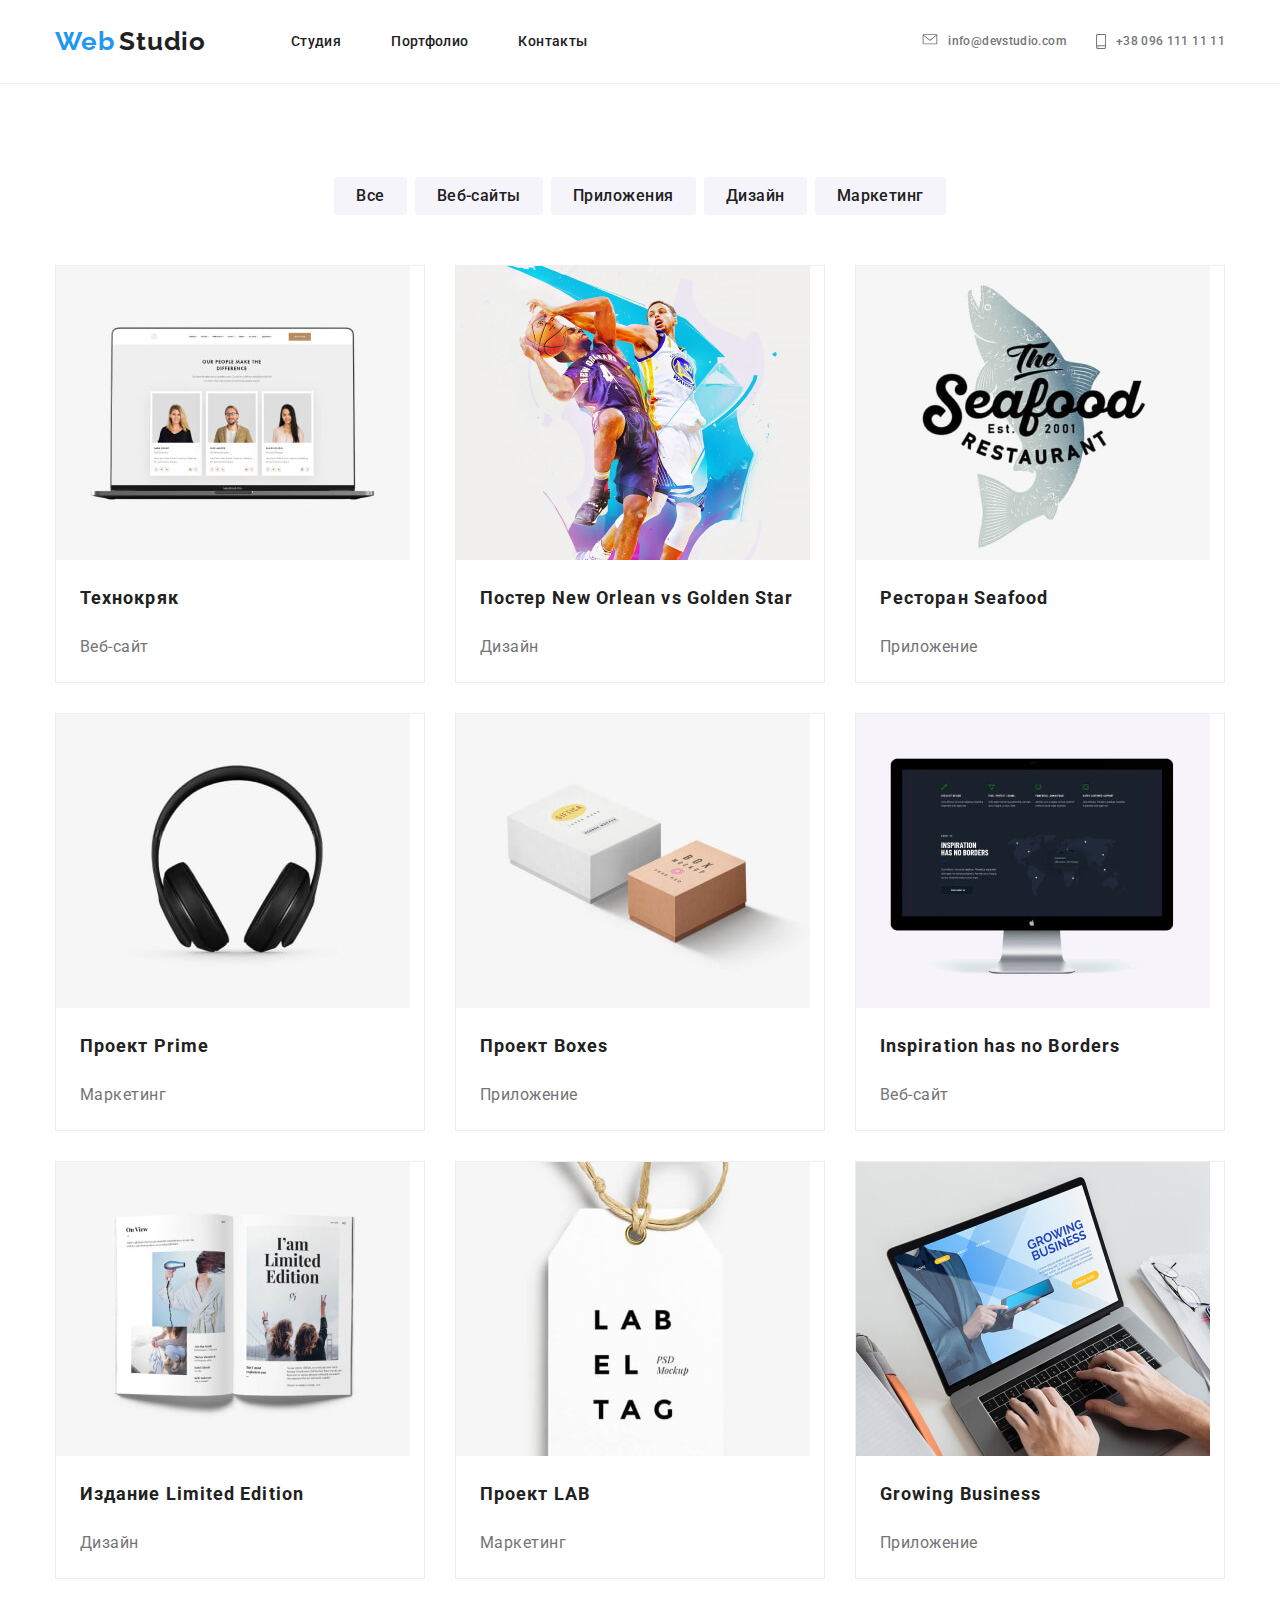
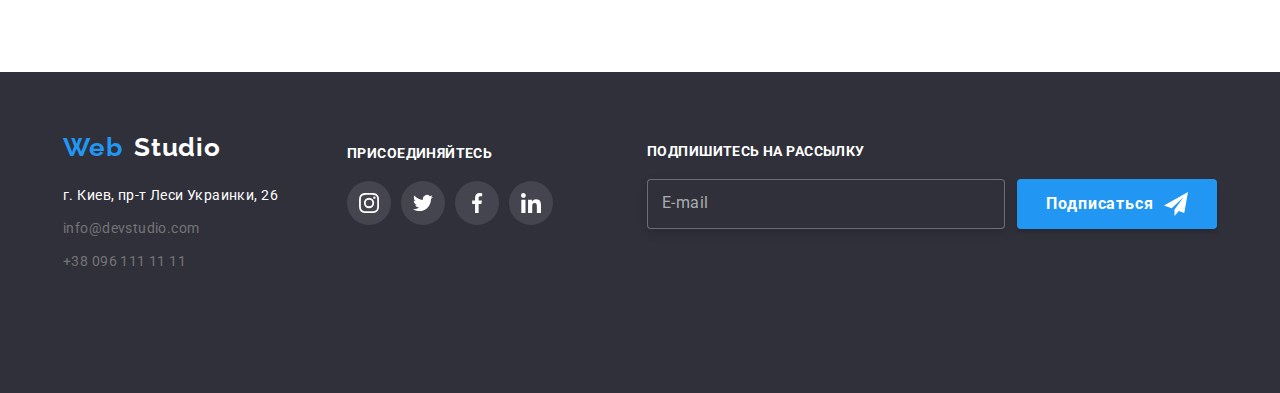
==== commit 2ae81260: "добавлены картинки к портфолио" ====
--- a/portfolio.html
+++ b/portfolio.html
@@ -80,7 +80,12 @@
         <li class="list-item">
           <a class="item link" href="#">
             <div class="item-img">
-                <img src="./img/Portfolio/portfolio1.jpg" alt="синий квадрат">
+              <picture>
+                <source srcset="./img/Portfolio/1portfolio-mobile.jpg 1x, ./img/Portfolio/1portfolio-mobile2x.jpg 2x" type="image/jpg" media="(max-width: 737px)">
+                <source srcset="./img/Portfolio/1portfolio-tablet.jpg 1x, ./img/Portfolio/1portfolio-tablet2x.jpg 2x" media="(min-width: 738px)" type="image/jpg">
+                <source srcset="./img/Portfolio/1portfolio-desctop.jpg 1x, ./img/Portfolio/1portfolio-desctop2x.jpg 2x" media="(min-width: 1170px)" type="image/jpg">  
+                <img src="./img/Portfolio/1portfolio-mobile.jpg" alt="синий квадрат">
+              </picture>
               <div class="image-hover-effect">
                 <p class="main-list-hover">Технокряк это современная площадка распространения коронавируса. Компании используют эту платформу для цифрового шпионажа и атак на защищённые сервера конкурентов.</p>
               </div>
@@ -94,7 +99,12 @@
         <li class="list-item">
           <a class="item link" href="#">
             <div class="item-img">
-                <img src="./img/Portfolio/portfolio2.jpg" alt="синий квадрат">
+              <picture>
+                <source srcset="./img/Portfolio/2portfolio-mobile.jpg 1x, ./img/Portfolio/2portfolio-mobile2x.jpg 2x" type="image/jpg" media="(max-width: 737px)">
+                  <source srcset="./img/Portfolio/2portfolio-tablet.jpg 1x, ./img/Portfolio/2portfolio-tablet2x.jpg 2x" media="(min-width: 738px)" type="image/jpg">
+                  <source srcset="./img/Portfolio/2portfolio-desctop.jpg 1x, ./img/Portfolio/2portfolio-desctop2x.jpg 2x" media="(min-width: 1170px)" type="image/jpg">    
+                <img src="./img/Portfolio/2portfolio-mobile.jpg" alt="синий квадрат">
+              </picture>
               <div class="image-hover-effect">
                 <p class="main-list-hover">Технокряк это современная площадка распространения коронавируса. Компании используют эту платформу для цифрового шпионажа и атак на защищённые сервера конкурентов.</p>
               </div>
@@ -108,7 +118,12 @@
         <li class="list-item">
           <a class="item link" href="#">
             <div class="item-img">
-                <img src="./img/Portfolio/portfolio3.jpg" alt="синий квадрат">
+              <picture>
+                <source srcset="./img/Portfolio/3portfolio-mobile.jpg 1x, ./img/Portfolio/3portfolio-mobile2x.jpg 2x" type="image/jpg" media="(max-width: 737px)">
+                  <source srcset="./img/Portfolio/3portfolio-tablet.jpg 1x, ./img/Portfolio/3portfolio-tablet2x.jpg 2x" media="(min-width: 738px)" type="image/jpg">
+                  <source srcset="./img/Portfolio/3portfolio-desctop.jpg 1x, ./img/Portfolio/3portfolio-desctop2x.jpg 2x" media="(min-width: 1170px)" type="image/jpg">   
+                <img src="./img/Portfolio/3portfolio-mobile.jpg" alt="синий квадрат">
+              </picture>
               <div class="image-hover-effect">
                 <p class="main-list-hover">Технокряк это современная площадка распространения коронавируса. Компании используют эту платформу для цифрового шпионажа и атак на защищённые сервера конкурентов.</p>
               </div>
@@ -122,7 +137,12 @@
         <li class="list-item">
           <a class="item link" href="#">
             <div class="item-img">
-                <img src="./img/Portfolio/portfolio4.jpg" alt="синий квадрат">
+              <picture>
+                <source srcset="./img/Portfolio/4portfolio-mobile.jpg 1x, ./img/Portfolio/4portfolio-mobile2x.jpg 2x" type="image/jpg" media="(max-width: 737px)">
+                  <source srcset="./img/Portfolio/4portfolio-tablet.jpg 1x, ./img/Portfolio/4portfolio-tablet2x.jpg 2x" media="(min-width: 738px)" type="image/jpg">
+                  <source srcset="./img/Portfolio/4portfolio-desctop.jpg 1x, ./img/Portfolio/4portfolio-desctop2x.jpg 2x" media="(min-width: 1170px)" type="image/jpg">   
+                <img src="./img/Portfolio/4portfolio-mobile.jpg" alt="синий квадрат">
+              </picture>
               <div class="image-hover-effect">
                 <p class="main-list-hover">Технокряк это современная площадка распространения коронавируса. Компании используют эту платформу для цифрового шпионажа и атак на защищённые сервера конкурентов.</p>
               </div>
@@ -136,7 +156,12 @@
         <li class="list-item">
           <a class="item link" href="#">
             <div class="item-img">
-                <img src="./img/Portfolio/portfolio5.jpg" alt="синий квадрат">
+              <picture>
+                <source srcset="./img/Portfolio/5portfolio-mobile.jpg 1x, ./img/Portfolio/5portfolio-mobile2x.jpg 2x" type="image/jpg" media="(max-width: 737px)">
+                  <source srcset="./img/Portfolio/5portfolio-tablet.jpg 1x, ./img/Portfolio/5portfolio-tablet2x.jpg 2x" media="(min-width: 738px)" type="image/jpg">
+                  <source srcset="./img/Portfolio/5portfolio-desctop.jpg 1x, ./img/Portfolio/5portfolio-desctop2x.jpg 2x" media="(min-width: 1170px)" type="image/jpg">  
+                <img src="./img/Portfolio/5portfolio-mobile.jpg" alt="синий квадрат">
+              </picture>
               <div class="image-hover-effect">
                 <p class="main-list-hover">Технокряк это современная площадка распространения коронавируса. Компании используют эту платформу для цифрового шпионажа и атак на защищённые сервера конкурентов.</p>
               </div>
@@ -150,7 +175,12 @@
         <li class="list-item">
           <a class="item link" href="#">
             <div class="item-img">
-                <img src="./img/Portfolio/portfolio6.jpg" alt="синий квадрат">
+              <picture>
+                <source srcset="./img/Portfolio/6portfolio-mobile.jpg 1x, ./img/Portfolio/6portfolio-mobile2x.jpg 2x" type="image/jpg" media="(max-width: 737px)">
+                  <source srcset="./img/Portfolio/6portfolio-tablet.jpg 1x, ./img/Portfolio/6portfolio-tablet2x.jpg 2x" media="(min-width: 738px)" type="image/jpg">
+                  <source srcset="./img/Portfolio/6portfolio-desctop.jpg 1x, ./img/Portfolio/6portfolio-desctop2x.jpg 2x" media="(min-width: 1170px)" type="image/jpg">   
+                <img src="./img/Portfolio/6portfolio-mobile.jpg" alt="синий квадрат">
+              </picture>
               <div class="image-hover-effect">
                 <p class="main-list-hover">Технокряк это современная площадка распространения коронавируса. Компании используют эту платформу для цифрового шпионажа и атак на защищённые сервера конкурентов.</p>
               </div>
@@ -164,7 +194,12 @@
         <li class="list-item">
           <a class="item link" href="#">
             <div class="item-img">
-                <img src="./img/Portfolio/portfolio7.jpg" alt="синий квадрат">
+              <picture>
+                <source srcset="./img/Portfolio/7portfolio-mobile.jpg 1x, ./img/Portfolio/7portfolio-mobile2x.jpg 2x" type="image/jpg" media="(max-width: 737px)">
+                  <source srcset="./img/Portfolio/7portfolio-tablet.jpg 1x, ./img/Portfolio/7portfolio-tablet2x.jpg 2x" media="(min-width: 738px)" type="image/jpg">
+                  <source srcset="./img/Portfolio/7portfolio-desctop.jpg 1x, ./img/Portfolio/7portfolio-desctop2x.jpg 2x" media="(min-width: 1170px)" type="image/jpg">    
+                <img src="./img/Portfolio/7portfolio-mobile.jpg" alt="синий квадрат">
+              </picture>
               <div class="image-hover-effect">
                 <p class="main-list-hover">Технокряк это современная площадка распространения коронавируса. Компании используют эту платформу для цифрового шпионажа и атак на защищённые сервера конкурентов.</p>
               </div>
@@ -178,7 +213,12 @@
         <li class="list-item">
           <a class="item link" href="#">
             <div class="item-img">
-                <img src="./img/Portfolio/portfolio8.jpg" alt="синий квадрат">
+              <picture>
+                <source srcset="./img/Portfolio/8portfolio-mobile.jpg 1x, ./img/Portfolio/8portfolio-mobile2x.jpg 2x" type="image/jpg" media="(max-width: 737px)">
+                  <source srcset="./img/Portfolio/8portfolio-tablet.jpg 1x, ./img/Portfolio/8portfolio-tablet2x.jpg 2x" media="(min-width: 738px)" type="image/jpg">
+                  <source srcset="./img/Portfolio/8portfolio-desctop.jpg 1x, ./img/Portfolio/8portfolio-desctop2x.jpg 2x" media="(min-width: 1170px)" type="image/jpg">   
+                <img src="./img/Portfolio/8portfolio-mobile.jpg" alt="синий квадрат">
+              </picture>
               <div class="image-hover-effect">
                 <p class="main-list-hover">Технокряк это современная площадка распространения коронавируса. Компании используют эту платформу для цифрового шпионажа и атак на защищённые сервера конкурентов.</p>
               </div>
@@ -192,7 +232,12 @@
         <li class="list-item">
           <a class="item link" href="#">
             <div class="item-img">
-                <img src="./img/Portfolio/portfolio9.jpg" alt="синий квадрат">
+              <picture>
+                <source srcset="./img/Portfolio/9portfolio-mobile.jpg 1x, ./img/Portfolio/9portfolio-mobile2x.jpg 2x" type="image/jpg" media="(max-width: 737px)">
+                  <source srcset="./img/Portfolio/9portfolio-tablet.jpg 1x, ./img/Portfolio/9portfolio-tablet2x.jpg 2x" media="(min-width: 738px)" type="image/jpg">
+                  <source srcset="./img/Portfolio/9portfolio-desctop.jpg 1x, ./img/Portfolio/9portfolio-desctop2x.jpg 2x" media="(min-width: 1170px)" type="image/jpg">    
+                <img src="./img/Portfolio/9portfolio-mobile.jpg" alt="синий квадрат">
+              </picture>
               <div class="image-hover-effect">
                 <p class="main-list-hover">Технокряк это современная площадка распространения коронавируса. Компании используют эту платформу для цифрового шпионажа и атак на защищённые сервера конкурентов.</p>
               </div>
--- a/css/main.min.css
+++ b/css/main.min.css
@@ -1,6 +1,11 @@
-.wrapper{max-width:1600px;background-color:#FFFFFF;font-family:"Roboto", sans-serif;margin:0 auto;box-sizing:border-box}.section,.main-portfolio,.footer-section{padding-left:15px;padding-right:15px;margin-left:auto;margin-right:auto}@media screen and (min-width: 450px){.section,.main-portfolio,.footer-section{width:450px}}@media screen and (min-width: 738px){.section,.main-portfolio,.footer-section{width:738px}}@media screen and (min-width: 1170px){.section,.main-portfolio,.footer-section{width:1170px}}ul{list-style:none;padding:0;margin:0}img{display:block}.link{text-decoration:none}.header{position:relative;padding:16px 0px}.logo-header{display:flex;margin-right:81px}.word-blue{margin-right:5px}.navigation-address{display:flex;align-items:center;justify-content:space-between}.menu-button{display:flex;align-items:center;justify-content:space-between;padding:0px 7px 0px 0px;background-color:#fff;border:none}@media screen and (min-width: 768px){.menu-button{display:none}}.menu-button:focus{outline:none;fill:#2196f3}.menu-button:hover{fill:#2196f3}.menu-button .icon-cross{display:none}.menu-button.is-open .icon-cross{display:block}.menu-button .icon-menu{display:block}.menu-button.is-open .icon-menu{display:none}.menu-container{border-top:1px solid #ececec;position:absolute;background-color:#fff;top:100%;left:0;width:100%;padding:60px 0px;z-index:3}.menu-container.is-open{display:block}@media screen and (max-width: 767px){.menu-container{display:none;position:absolute;top:100%;left:0;width:100%}}@media screen and (min-width: 768px){.menu-container{display:flex;position:relative;padding:0;border:none}}.navigation,.contacts{text-align:center}.nav-menu-item{position:relative;margin-bottom:41px}.nav-menu-item:last-child{margin-bottom:60px}.nav-menu-item{position:relative}.nav-menu-link{position:relative;padding:10px 0px;line-height:21px;color:#212121}.nav-menu-link:hover,.nav-menu-link:focus{color:#2196f3;transition:250ms cubic-bezier(0.4, 0, 0.2, 1)}.nav-menu-link::after{position:absolute;display:block;left:0;width:100%;height:4px;margin-top:8px;content:"";margin-left:auto;margin-right:auto;border-radius:2px;transform:scaleX(0)}.nav-menu-link:hover::after{background-color:#2196f3;transition:transform 250ms cubic-bezier(0.4, 0, 0.2, 1);transform:scaleX(1)}.header-mail,.header-tel{display:block;fill:#757575;color:#757575;padding:8px 0px}.header-mail:hover,.header-mail:focus,.header-tel:hover,.header-tel:focus{fill:#2196f3;color:#2196f3;transition:250ms cubic-bezier(0.4, 0, 0.2, 1)}.svg-icon-header{margin-right:10px}.hero-section{max-width:1600px;padding:118px 0px;text-align:center;margin-left:auto;margin-right:auto;background-size:cover;background-image:linear-gradient(to right, rgba(47,48,58,0.8), rgba(47,48,58,0.8)),url("../img/1hero/Header.jpg")}.backdrop{position:fixed;top:0;left:0;width:100%;height:100%;background-color:rgba(0,0,0,0.2);opacity:1;transition:opacity 250ms cubic-bezier(0.4, 0, 0.2, 1);z-index:1000;overflow-y:scroll}.backdrop.is-hidden{opacity:0;pointer-events:none;visibility:hidden}.backdrop.is-hidden .modal{transform:translate(-50%, -50%) scale(0.5)}.modal{position:absolute;top:50%;left:50%;padding:40px;max-width:450px;background-color:#fff;transform:translate(-50%, -50%) scale(1);transition:transform 250ms cubic-bezier(0.4, 0, 0.2, 1);border-radius:4px}@media screen and (min-width: 450px){.modal{position:absolute;top:50%;left:50%;transform:translate(-50%, -50%);max-width:450px}}@media screen and (min-width: 1170px){.modal{max-width:528px}}.modal_close_btn{position:absolute;top:10px;right:10px;width:30px;height:30px;border-radius:50%;background-color:transparent;border:1px solid rgba(33,33,33,0.2);cursor:pointer}.modal_close_btn:hover{fill:#2196f3;border:1px solid #2196f3;transition:250ms cubic-bezier(0.4, 0, 0.2, 1)}.modal_close_btn:focus{outline:#fff}.close-modal{position:absolute;top:6px;right:5px;width:18px;height:18px}.modal-text{padding-bottom:30px}.form-field{position:relative;display:block;margin-bottom:28px}.form-label{position:absolute;top:50%;left:45px;transform:translateY(-50%);transition:transform 250ms linear}.form-input{width:268px;margin:0;padding:11px 50px;background:#fff;border:1px solid rgba(33,33,33,0.2);border-radius:4px}@media screen and (min-width: 1170px){.form-input{width:366px}}.svg-icon-form{position:absolute;top:30%;left:15px;transition:translateY(-50%);display:inline-block;width:18px;height:18px}.form-input:focus:required,.form-input-textarea:focus:required{outline-color:#2196f3}.form-input-textarea:not(:placeholder-shown)+.form-label-textarea{transform:translateY(-40px) translateX(-40px);padding-left:15px}.form-input:not(:placeholder-shown)+.form-label{transform:translateY(-40px) translateX(-40px);font-size:12px}.form-field:focus-within>.svg-icon-form{fill:#2196f3}.form-field:focus-within>.form-label{transform:translateY(-40px) translateX(-40px);padding-left:10px;color:#2196f3;font-size:12px}@media screen and (min-width: 1170px){.form-field:focus-within>.form-label{transform:translateY(-40px) translateX(-45px)}}.comment{margin-bottom:20px}.form-label-textarea{position:absolute;top:20px;left:20px;transform:translateY(-50%);transition:250ms linear}textarea{padding:10px;resize:none;width:348px;height:120px;border:1px solid rgba(33,33,33,0.2);border-radius:4px}@media screen and (min-width: 1170px){textarea{width:448px}}.form-field:focus-within>.form-label-textarea{transform:translateY(-40px) translateX(-40px);padding-left:30px;color:#2196f3;font-size:12px}@media screen and (min-width: 1170px){.form-field:focus-within>.form-label-textarea{transform:translateY(-40px) translateX(-45px)}}.form-color-link{color:#2196f3}.form-field-checkbox{margin-bottom:30px}.check-container{margin-bottom:30px}.option{display:inline-flex;margin-bottom:0.25em}.check{display:flex;justify-content:center;align-items:center}.check_input{position:absolute;-webkit-appearance:none;-moz-appearance:none;appearance:none}.check_box{box-sizing:border-box;margin-right:8px;width:16px;height:15px;border:2px solid #212121;border-radius:2px}@media screen and (min-width: 1170px){.check_box{margin-right:15px}}.check_input:checked+.check_box{background-image:url("../img/1hero/iconcheck.svg");background-size:contain;background-origin:border-box;border:1px solid #2196f3;border-radius:2px}.modal-button,.modal-button-footer{border-style:none;width:200px;padding:10px 0px;background-color:#2196f3;box-shadow:0px 4px 4px rgba(0,0,0,0.15);border-radius:4px;color:#fff}.modal-button-footer{display:inline-flex;align-items:center;justify-content:center}.section-features{background-color:#fff;padding:60px 0px}.items-features{margin-bottom:30px}.features-list-img{margin-bottom:30px}.features-img-background{position:relative;margin-bottom:30px;width:100%;height:120px;background-color:#f5f4fa}.features-img{position:absolute;top:50%;left:50%;transform:translate(-50%, -50%);width:70px;height:70px}.features-list-headers{text-align:center;margin-bottom:10px}.section-our-team{padding:60px 0px;background-color:#f5f4fa}.items-our{background-color:#fff;box-shadow:0px 2px 1px rgba(0,0,0,0.2),0px 1px 1px rgba(0,0,0,0.14),0px 1px 3px rgba(0,0,0,0.12);border-radius:0px 0px 4px 4px}.img-team-member{width:100%;margin-bottom:30px}.team-member{display:flex;justify-content:center;margin-bottom:30px}.name{margin-bottom:10px}.occupation-description{margin-bottom:16px}.svg-icon:not(:last-child){margin-right:10px}.social-networks-link{display:flex;justify-content:center;align-items:center;margin-bottom:24px;width:44px;height:44px;border-radius:50%;background-color:#fff;color:#afb1b8}.social-networks-link:hover,.social-networks-link:focus{background-color:#2196f3;color:#fff;transition:250ms cubic-bezier(0.4, 0, 0.2, 1)}.social-networks-svg{fill:currentColor;width:20px;height:20px}.sections-customers{background-color:#fff;padding:60px 0px}.customer-list{display:flex;flex-wrap:wrap;justify-content:center}.items-customer{padding:15px}.items-customer-logo{fill:#afb1b8;border:1px solid #afb1b8;box-sizing:border-box;border-radius:4px}.items-customer-logo:hover,.items-customer-logo:focus{fill:#2196f3;border:1px solid #2196f3;transition:250ms cubic-bezier(0.4, 0, 0.2, 1)}.navigation-address{font-weight:500;font-size:18px;line-height:21px;letter-spacing:0.02em}.address-header{font-style:normal}.logo-header{font-family:"Raleway",sans-serif;font-style:normal;font-weight:bold;font-size:24px;line-height:28px;letter-spacing:0.03em}.word-blue{color:#2196f3}.word-black{color:#212121}.main-header{margin-top:0;margin-bottom:30px;font-weight:900;font-size:26px;line-height:42px;letter-spacing:0.06em;text-transform:uppercase;color:#fff}.modal-button,.modal-button-footer{text-align:center;font-family:"Roboto",sans-serif;font-weight:bold;font-size:16px;line-height:30px;letter-spacing:0.06em;color:#fff}.modal-text{font-weight:bold;font-size:20px;line-height:23px;text-align:center;letter-spacing:0.03em}.form-label,.form-label-textarea{font-size:14px;line-height:16px;letter-spacing:0.01em;color:#757575}.features-list-headers,.work-description,.join-in,.subscribe{font-weight:bold;font-size:14px;line-height:16px;letter-spacing:0.03em;text-transform:uppercase;color:#212121}.features-description,.footer-mail,.footer-tel,.footer-map{font-weight:normal;font-size:14px;line-height:24px;letter-spacing:0.03em;color:#757575}.check_box_text{font-size:12px;line-height:14px;letter-spacing:0.03em}@media screen and (min-width: 1170px){.check_box_text{font-size:14px;line-height:24px;color:#757575}}.chapter{text-align:center;margin-top:0;margin-bottom:50px;font-weight:bold;font-size:28px;line-height:33px;letter-spacing:0.03em;color:#212121}@media screen and (min-width: 738px){.chapter{margin-bottom:30px}}.work-description{text-align:center}.work-description,.join-in,.subscribe{color:#fff}.name,.occupation-description{text-align:center;font-weight:500;font-size:16px;line-height:1.18;letter-spacing:0.03em;color:#212121}.occupation-description{color:#757575;font-weight:normal}.logo-footer{font-family:"Raleway",sans-serif;font-style:normal;font-weight:bold;font-size:26px;line-height:1.19;letter-spacing:0.03em}.word-white{color:#fff}.address-footer{font-style:normal}.footer-map{color:#fff}.text_email_footer{font-weight:normal;text-transform:none;font-size:16px;letter-spacing:0.03em;color:rgba(255,255,255,0.6)}.filter-list-button{font-weight:500;font-size:16px;line-height:1.62;letter-spacing:0.03em;color:#212121}.main-list-header{font-weight:bold;font-size:18px;line-height:36px;letter-spacing:0.06em;color:#212121}.main-list-description{font-weight:normal;font-size:16px;line-height:30px;letter-spacing:0.03em;color:#757575}.main-list-hover{font-family:"Roboto",sans-serif;font-size:18px;line-height:28px;letter-spacing:0.03em;color:#fff}.footer{padding:60px 0px;text-align:center;background-color:#2f303a}.logo-footer{display:block;margin-bottom:20px}.address-footer{display:block;margin-bottom:60px}.footer-map,.footer-mail{display:block;margin-bottom:9px}.join-in{display:block;margin-bottom:20px}.social-networks{display:flex;justify-content:center;align-items:center}.footer-svg-link{display:flex;justify-content:center;align-items:center;margin-left:10px;margin-bottom:20px;width:44px;height:44px;border-radius:50%;background:rgba(255,255,255,0.1);color:#fff}.footer-svg-link:hover,.footer-svg-link:focus{background-color:#2196f3;color:#fff;transition:250ms cubic-bezier(0.4, 0, 0.2, 1)}.footer-svg-icon{fill:currentColor;width:20px;height:20px}.footer-svg{margin-left:10px}.subscribe{display:block;margin-bottom:20px}#form-footer{display:block}.footer-label{position:relative}.inputtext{position:relative;width:100%;height:49.3px;padding:0px 20px;margin-bottom:20px;color:#fff;background-color:#2f303a;border:1px solid rgba(255,255,255,0.3);box-sizing:border-box;filter:drop-shadow(0px 4px 4px rgba(0,0,0,0.15));border-radius:4px}.text_email_footer{position:absolute;top:0px;left:15px;background-color:#2f303a;transition:250ms cubic-bezier(0.4, 0, 0.2, 1)}.text_email_footer:focus:required{color:#fff;font-size:10px}.footer-label:focus-within>.text_email_footer{color:#fff}.footer-label:focus-within>.text_email_footer{transform:translateY(-30px);color:#fff;font-size:10px}.inputtext:not(:placeholder-shown)+.text_email_footer{transform:translateY(-30px);color:#fff;font-size:10px}.header{border-bottom:1px solid #ececec}.filter{margin-bottom:46px}.filter-list{display:flex;flex-wrap:wrap}.filter-list-item{margin-bottom:15px}.filter-list-item:not(:last-child){margin-right:8px}.filter-list-button{border-style:none;padding:0px 22px;height:38px;background-color:#f5f4fa;border-radius:4px;cursor:pointer}.filter-list-button:hover,.filter-list-button:focus{background-color:#2196f3;color:#fff;box-shadow:0px 3px 1px rgba(0,0,0,0.1),0px 1px 2px rgba(0,0,0,0.08),0px 2px 2px rgba(0,0,0,0.12);transition:250ms cubic-bezier(0.4, 0, 0.2, 1)}.main-portfolio{background-color:#fff;padding:93px 15px}.main-list-portfolio{flex-wrap:wrap;margin-left:auto;margin-right:auto}.list-item{background:#fff;border:1px solid #EEEEEE;box-sizing:border-box;margin-bottom:30px}.list-item:hover,.list-item:focus{box-shadow:0px 1px 1px rgba(0,0,0,0.12),0px 4px 4px rgba(0,0,0,0.06),1px 4px 6px rgba(0,0,0,0.16);transition:250ms cubic-bezier(0.4, 0, 0.2, 1)}.main-list-header{margin-left:24px;margin-bottom:5px}.main-list-description{margin-left:24px;margin-bottom:20px}.item-img{position:relative;margin-bottom:20px;overflow:hidden}.image-hover-effect{position:absolute;content:"";width:100%;height:100%;background-color:rgba(33,150,243,0.9);opacity:1;transform:translateY(0);transition:transform 250ms cubic-bezier(0.4, 0, 0.2, 1)}.list-item:hover .image-hover-effect{transform:translateY(-100%);transition:transform 250ms cubic-bezier(0.4, 0, 0.2, 1)}.main-list-hover{position:absolute;box-sizing:border-box;padding:0px 24px;width:346px;top:50%;left:50%;transform:translate(-50%, -50%);opacity:1}@media screen and (min-width: 768px){.header{padding:0}}@media screen and (min-width: 768px){.logo-header{margin-right:81px;padding:26px 0px}}@media screen and (min-width: 768px){.navigation{display:flex;align-items:center;margin-right:auto}}@media screen and (min-width: 768px){.nav-menu{display:flex}}@media screen and (min-width: 768px){.nav-menu-item{font-size:14px;line-height:16px;margin-bottom:0;margin-right:50px}.nav-menu-item:last-child{margin-bottom:0;margin-right:0px}}@media screen and (min-width: 768px){.nav-menu-link::after{margin-top:26px}}@media screen and (min-width: 768px){.contacts{text-align:justify}}@media screen and (min-width: 768px){.header-mail,.header-tel{padding:3px 0px;font-size:12px;line-height:14px}}@media screen and (min-width: 738px){.features-list{display:flex;flex-wrap:wrap;margin:-15px}}@media screen and (min-width: 738px){.items-features{width:calc(- (100% - 2 * 30px)/2);margin:15px}}@media screen and (min-width: 1170px){.items-features{flex-basis:25%}}@media screen and (min-width: 738px){.features-list-headers{text-align:unset}}@media screen and (min-width: 1170px){.features-list-headers{text-align:unset}}@media screen and (min-width: 738px){.our-team-list{display:flex;flex-wrap:wrap;margin:-15px}}@media screen and (min-width: 738px){.items-our{width:calc(- (100% - 2 * 30px)/2);margin:15px}}@media screen and (min-width: 1170px){.items-our{flex-basis:25%}}@media screen and (min-width: 738px){.team-member{margin-bottom:0}}@media screen and (min-width: 738px){.customer-list{display:flex;flex-wrap:wrap;margin:-15px}}@media screen and (min-width: 738px){.items-customer{width:calc(- (100% - 3 * 30px)/3);margin:15px;padding:0}}@media screen and (min-width: 1170px){.items-customer{flex-basis:25%}}@media screen and (min-width: 738px){.items-customer-logo{width:100%}}@media screen and (min-width: 738px){.footer-tablet{display:flex;justify-content:space-around}}.footer-label{text-align:center}@media screen and (min-width: 738px){.inputtext{width:70%;margin-right:10px;margin-left:10px}}@media screen and (min-width: 738px){.text_email_footer{left:30px}}@media screen and (min-width: 738px){.footer-label:focus-within>.text_email_footer{transform:translateY(-40px) translateX(-15px)}}@media screen and (min-width: 738px){.filter{margin-bottom:14px}}@media screen and (min-width: 738px){.filter-list{justify-content:center}}@media screen and (min-width: 738px) and (min-width: 738px){.main-list-portfolio{display:flex;flex-wrap:wrap;margin:-15px}}@media screen and (min-width: 738px) and (min-width: 738px){.list-item{width:calc(- (100% - 2 * 30px)/2);margin:15px}}@media screen and (min-width: 738px) and (min-width: 1170px){.list-item{flex-basis:25%}}
+.wrapper{max-width:1600px;background-color:#FFFFFF;font-family:"Roboto", sans-serif;margin:0 auto;box-sizing:border-box}.section,.main-portfolio,.footer-section{padding-left:15px;padding-right:15px;margin-left:auto;margin-right:auto}@media screen and (min-width: 450px){.section,.main-portfolio,.footer-section{width:450px}}@media screen and (min-width: 738px){.section,.main-portfolio,.footer-section{width:738px}}@media screen and (min-width: 1170px){.section,.main-portfolio,.footer-section{width:1170px}}ul{list-style:none;padding:0;margin:0}img{display:block}.link{text-decoration:none}.header{position:relative;padding:16px 0px}.logo-header{display:flex;margin-right:81px}.word-blue{margin-right:5px}.navigation-address{display:flex;align-items:center;justify-content:space-between}.menu-button{display:flex;align-items:center;justify-content:space-between;padding:0px 7px 0px 0px;background-color:#fff;border:none}@media screen and (min-width: 768px){.menu-button{display:none}}.menu-button:focus{outline:none;fill:#2196f3}.menu-button:hover{fill:#2196f3}.menu-button .icon-cross{display:none}.menu-button.is-open .icon-cross{display:block}.menu-button .icon-menu{display:block}.menu-button.is-open .icon-menu{display:none}.menu-container{border-top:1px solid #ececec;position:absolute;background-color:#fff;top:100%;left:0;width:100%;padding:60px 0px;z-index:3}.menu-container.is-open{display:block}@media screen and (max-width: 767px){.menu-container{display:none;position:absolute;top:100%;left:0;width:100%}}@media screen and (min-width: 768px){.menu-container{display:flex;position:relative;padding:0;border:none}}.navigation,.contacts{text-align:center}.nav-menu-item{position:relative;margin-bottom:41px}.nav-menu-item:last-child{margin-bottom:60px}.nav-menu-item{position:relative}.nav-menu-link{position:relative;padding:10px 0px;line-height:21px;color:#212121}.nav-menu-link:hover,.nav-menu-link:focus{color:#2196f3;transition:250ms cubic-bezier(0.4, 0, 0.2, 1)}.nav-menu-link::after{position:absolute;display:block;left:0;width:100%;height:4px;margin-top:8px;content:"";margin-left:auto;margin-right:auto;border-radius:2px;transform:scaleX(0)}.nav-menu-link:hover::after{background-color:#2196f3;transition:transform 250ms cubic-bezier(0.4, 0, 0.2, 1);transform:scaleX(1)}.header-mail,.header-tel{display:block;fill:#757575;color:#757575;padding:8px 0px}.header-mail:hover,.header-mail:focus,.header-tel:hover,.header-tel:focus{fill:#2196f3;color:#2196f3;transition:250ms cubic-bezier(0.4, 0, 0.2, 1)}.svg-icon-header{margin-right:10px}.hero-section{max-width:1600px;padding:118px 0px;text-align:center;margin-left:auto;margin-right:auto;background-size:cover;background-image:linear-gradient(to right, rgba(47,48,58,0.8), rgba(47,48,58,0.8)),url("/img/1hero/Header-mobile.jpg")}@media screen and (min-device-pixel-ratio: 2), screen and (min-resolution: 192dpl), screen and (min-resolution: 2dppx){.hero-section{background-image:linear-gradient(to right, rgba(47,48,58,0.8), rgba(47,48,58,0.8)),url("/img/1hero/Header-mobile2x.jpg")}}@media screen and (min-width: 738px){.hero-section{background-image:linear-gradient(to right, rgba(47,48,58,0.8), rgba(47,48,58,0.8)),url("/img/1hero/Header-tablet.jpg")}}@media screen and (min-width: 738px) and (min-device-pixel-ratio: 2), screen and (min-width: 738px) and (min-resolution: 192dpl), screen and (min-width: 738px) and (min-resolution: 2dppx){.hero-section{background-image:linear-gradient(to right, rgba(47,48,58,0.8), rgba(47,48,58,0.8)),url("/img/1hero/Header-tablet2x.jpg")}}@media screen and (min-width: 1170px){.hero-section{background-image:linear-gradient(to right, rgba(47,48,58,0.8), rgba(47,48,58,0.8)),url("/img/1hero/Header.jpg")}}@media screen and (min-width: 1170px) and (min-device-pixel-ratio: 2), screen and (min-width: 1170px) and (min-resolution: 192dpl), screen and (min-width: 1170px) and (min-resolution: 2dppx){.hero-section{background-image:linear-gradient(to right, rgba(47,48,58,0.8), rgba(47,48,58,0.8)),url("/img/1hero/Header2x.jpg")}}.backdrop{position:fixed;top:0;left:0;width:100%;height:100%;background-color:rgba(0,0,0,0.2);opacity:1;transition:opacity 250ms cubic-bezier(0.4, 0, 0.2, 1);z-index:1000;overflow-y:scroll}.backdrop.is-hidden{opacity:0;pointer-events:none;visibility:hidden}.backdrop.is-hidden .modal{transform:translate(-50%, -50%) scale(0.5)}.modal{position:absolute;top:50%;left:50%;padding:40px;max-width:450px;background-color:#fff;transform:translate(-50%, -50%) scale(1);transition:transform 250ms cubic-bezier(0.4, 0, 0.2, 1);border-radius:4px}@media screen and (min-width: 450px){.modal{position:absolute;top:50%;left:50%;transform:translate(-50%, -50%);max-width:450px}}@media screen and (min-width: 1170px){.modal{max-width:528px}}.modal_close_btn{position:absolute;top:10px;right:10px;width:30px;height:30px;border-radius:50%;background-color:transparent;border:1px solid rgba(33,33,33,0.2);cursor:pointer}.modal_close_btn:hover{fill:#2196f3;border:1px solid #2196f3;transition:250ms cubic-bezier(0.4, 0, 0.2, 1)}.modal_close_btn:focus{outline:#fff}.close-modal{position:absolute;top:6px;right:5px;width:18px;height:18px}.modal-text{padding-bottom:30px}.form-field{position:relative;display:block;margin-bottom:28px}.form-label{position:absolute;top:50%;left:45px;transform:translateY(-50%);transition:transform 250ms linear}.form-input{width:268px;margin:0;padding:11px 50px;background:#fff;border:1px solid rgba(33,33,33,0.2);border-radius:4px}@media screen and (min-width: 1170px){.form-input{width:366px}}.svg-icon-form{position:absolute;top:30%;left:15px;transition:translateY(-50%);display:inline-block;width:18px;height:18px}.form-input:focus:required,.form-input-textarea:focus:required{outline-color:#2196f3}.form-input-textarea:not(:placeholder-shown)+.form-label-textarea{transform:translateY(-40px) translateX(-40px);padding-left:15px}.form-input:not(:placeholder-shown)+.form-label{transform:translateY(-40px) translateX(-40px);font-size:12px}.form-field:focus-within>.svg-icon-form{fill:#2196f3}.form-field:focus-within>.form-label{transform:translateY(-40px) translateX(-40px);padding-left:10px;color:#2196f3;font-size:12px}@media screen and (min-width: 1170px){.form-field:focus-within>.form-label{transform:translateY(-40px) translateX(-45px)}}.comment{margin-bottom:20px}.form-label-textarea{position:absolute;top:20px;left:20px;transform:translateY(-50%);transition:250ms linear}textarea{padding:10px;resize:none;width:348px;height:120px;border:1px solid rgba(33,33,33,0.2);border-radius:4px}@media screen and (min-width: 1170px){textarea{width:448px}}.form-field:focus-within>.form-label-textarea{transform:translateY(-40px) translateX(-40px);padding-left:30px;color:#2196f3;font-size:12px}@media screen and (min-width: 1170px){.form-field:focus-within>.form-label-textarea{transform:translateY(-40px) translateX(-45px)}}.form-color-link{color:#2196f3}.form-field-checkbox{margin-bottom:30px}.check-container{margin-bottom:30px}.option{display:inline-flex;margin-bottom:0.25em}.check{display:flex;justify-content:center;align-items:center}.check_input{position:absolute;-webkit-appearance:none;-moz-appearance:none;appearance:none}.check_box{box-sizing:border-box;margin-right:8px;width:16px;height:15px;border:2px solid #212121;border-radius:2px}@media screen and (min-width: 1170px){.check_box{margin-right:15px}}.check_input:checked+.check_box{background-image:url("../img/1hero/iconcheck.svg");background-size:contain;background-origin:border-box;border:1px solid #2196f3;border-radius:2px}.modal-button,.modal-button-footer{border-style:none;width:200px;padding:10px 0px;background-color:#2196f3;box-shadow:0px 4px 4px rgba(0,0,0,0.15);border-radius:4px;color:#fff}.modal-button-footer{display:inline-flex;align-items:center;justify-content:center}.section-features{background-color:#fff;padding:60px 0px}.items-features{margin-bottom:30px}.features-list-img{margin-bottom:30px}.features-img-background{position:relative;margin-bottom:30px;width:100%;height:120px;background-color:#f5f4fa}.features-img{position:absolute;top:50%;left:50%;transform:translate(-50%, -50%);width:70px;height:70px}.features-list-headers{text-align:center;margin-bottom:10px}.section-work{background-color:#fff;padding:47px 0px 94px 0px}.items-work{position:relative}.work-description{position:absolute;margin:0;bottom:0px;width:100%;padding:27px 0px;background-color:rgba(47,48,58,0.8)}.section-our-team{padding:60px 0px;background-color:#f5f4fa}.items-our{background-color:#fff;box-shadow:0px 2px 1px rgba(0,0,0,0.2),0px 1px 1px rgba(0,0,0,0.14),0px 1px 3px rgba(0,0,0,0.12);border-radius:0px 0px 4px 4px}.img-team-member{width:100%;margin-bottom:30px}.team-member{display:flex;justify-content:center;margin-bottom:30px}.name{margin-bottom:10px}.occupation-description{margin-bottom:16px}.svg-icon:not(:last-child){margin-right:10px}.social-networks-link{display:flex;justify-content:center;align-items:center;margin-bottom:24px;width:44px;height:44px;border-radius:50%;background-color:#fff;color:#afb1b8}.social-networks-link:hover,.social-networks-link:focus{background-color:#2196f3;color:#fff;transition:250ms cubic-bezier(0.4, 0, 0.2, 1)}.social-networks-svg{fill:currentColor;width:20px;height:20px}.sections-customers{background-color:#fff;padding:60px 0px}.customer-list{display:flex;flex-wrap:wrap;justify-content:center}.items-customer{padding:15px}.items-customer-logo{fill:#afb1b8;border:1px solid #afb1b8;box-sizing:border-box;border-radius:4px}.items-customer-logo:hover,.items-customer-logo:focus{fill:#2196f3;border:1px solid #2196f3;transition:250ms cubic-bezier(0.4, 0, 0.2, 1)}.navigation-address{font-weight:500;font-size:18px;line-height:21px;letter-spacing:0.02em}.address-header{font-style:normal}.logo-header{font-family:"Raleway",sans-serif;font-style:normal;font-weight:bold;font-size:24px;line-height:28px;letter-spacing:0.03em}@media screen and (min-width: 1170px){.logo-header{font-size:26px;line-height:31px}}.word-blue{color:#2196f3}.word-black{color:#212121}.main-header{margin-top:0;margin-bottom:30px;font-weight:900;font-size:26px;line-height:42px;letter-spacing:0.06em;text-transform:uppercase;color:#fff}@media screen and (min-width: 1170px){.main-header{font-size:44px;line-height:60px}}.modal-button,.modal-button-footer{text-align:center;font-family:"Roboto",sans-serif;font-weight:bold;font-size:16px;line-height:30px;letter-spacing:0.06em;color:#fff}.modal-text{font-weight:bold;font-size:20px;line-height:23px;text-align:center;letter-spacing:0.03em}.form-label,.form-label-textarea{font-size:14px;line-height:16px;letter-spacing:0.01em;color:#757575}.features-list-headers,.work-description,.join-in,.subscribe{font-weight:bold;font-size:14px;line-height:16px;letter-spacing:0.03em;text-transform:uppercase;color:#212121}.features-description,.footer-mail,.footer-tel,.footer-map{font-weight:normal;font-size:14px;line-height:24px;letter-spacing:0.03em;color:#757575}.check_box_text{font-size:12px;line-height:14px;letter-spacing:0.03em}@media screen and (min-width: 1170px){.check_box_text{font-size:14px;line-height:24px;color:#757575}}.chapter{text-align:center;margin-top:0;margin-bottom:50px;font-weight:bold;font-size:28px;line-height:33px;letter-spacing:0.03em;color:#212121}@media screen and (min-width: 738px){.chapter{margin-bottom:30px}}@media screen and (min-width: 1170px){.chapter{margin-bottom:50px}}.work-description{text-align:center}.work-description,.join-in,.subscribe{color:#fff}.name,.occupation-description{text-align:center;font-weight:500;font-size:16px;line-height:1.18;letter-spacing:0.03em;color:#212121}.occupation-description{color:#757575;font-weight:normal}.logo-footer{font-family:"Raleway",sans-serif;font-style:normal;font-weight:bold;font-size:26px;line-height:1.19;letter-spacing:0.03em}.word-white{color:#fff}.address-footer{font-style:normal}.footer-map{color:#fff}.text_email_footer{font-weight:normal;text-transform:none;font-size:16px;letter-spacing:0.03em;color:rgba(255,255,255,0.6)}.filter-list-button{font-weight:500;font-size:16px;line-height:1.62;letter-spacing:0.03em;color:#212121}.main-list-header{font-weight:bold;font-size:18px;line-height:36px;letter-spacing:0.06em;color:#212121}.main-list-description{font-weight:normal;font-size:16px;line-height:30px;letter-spacing:0.03em;color:#757575}.main-list-hover{font-family:"Roboto",sans-serif;font-size:18px;line-height:28px;letter-spacing:0.03em;color:#fff}.footer{padding:60px 0px;text-align:center;background-color:#2f303a}.logo-footer{display:block;margin-bottom:20px}.address-footer{display:block;margin-bottom:60px}.footer-map,.footer-mail{display:block;margin-bottom:9px}.join-in{display:block;margin-bottom:20px}.social-networks{display:flex;justify-content:center;align-items:center}.footer-svg-link{display:flex;justify-content:center;align-items:center;margin-left:10px;margin-bottom:20px;width:44px;height:44px;border-radius:50%;background:rgba(255,255,255,0.1);color:#fff}.footer-svg-link:hover,.footer-svg-link:focus{background-color:#2196f3;color:#fff;transition:250ms cubic-bezier(0.4, 0, 0.2, 1)}.footer-svg-icon{fill:currentColor;width:20px;height:20px}.footer-svg{margin-left:10px}.subscribe{display:block;margin-bottom:20px}#form-footer{display:block}.footer-label{position:relative}.inputtext{position:relative;width:100%;height:49.3px;padding:0px 20px;margin-bottom:20px;color:#fff;background-color:#2f303a;border:1px solid rgba(255,255,255,0.3);box-sizing:border-box;filter:drop-shadow(0px 4px 4px rgba(0,0,0,0.15));border-radius:4px}.inputtext:focus{outline-color:#2196f3}.text_email_footer{position:absolute;top:0px;left:15px;background-color:#2f303a;transition:250ms cubic-bezier(0.4, 0, 0.2, 1)}.text_email_footer:focus:required{color:#fff;font-size:10px}.footer-label:focus-within>.text_email_footer{color:#fff}.footer-label:focus-within>.text_email_footer{transform:translateY(-30px);color:#fff;font-size:10px}.inputtext:not(:placeholder-shown)+.text_email_footer{transform:translateY(-30px);color:#fff;font-size:10px}.header{border-bottom:1px solid #ececec}.filter{margin-bottom:46px}.filter-list{display:flex;flex-wrap:wrap}.filter-list-item{margin-bottom:15px}.filter-list-item:not(:last-child){margin-right:8px}.filter-list-button{border-style:none;padding:0px 22px;height:38px;background-color:#f5f4fa;border-radius:4px;cursor:pointer}.filter-list-button:hover,.filter-list-button:focus{background-color:#2196f3;color:#fff;box-shadow:0px 3px 1px rgba(0,0,0,0.1),0px 1px 2px rgba(0,0,0,0.08),0px 2px 2px rgba(0,0,0,0.12);transition:250ms cubic-bezier(0.4, 0, 0.2, 1)}.main-portfolio{background-color:#fff;padding:93px 15px}.main-list-portfolio{flex-wrap:wrap;margin-left:auto;margin-right:auto}.list-item{background:#fff;border:1px solid #EEEEEE;box-sizing:border-box;margin-bottom:30px}.list-item:hover,.list-item:focus{box-shadow:0px 1px 1px rgba(0,0,0,0.12),0px 4px 4px rgba(0,0,0,0.06),1px 4px 6px rgba(0,0,0,0.16);transition:250ms cubic-bezier(0.4, 0, 0.2, 1)}.main-list-header{margin-left:24px;margin-bottom:5px}.main-list-description{margin-left:24px;margin-bottom:20px}.item-img{position:relative;margin-bottom:20px;overflow:hidden}.image-hover-effect{position:absolute;content:"";width:100%;height:100%;background-color:rgba(33,150,243,0.9);opacity:1;transform:translateY(0);transition:transform 250ms cubic-bezier(0.4, 0, 0.2, 1)}.list-item:hover .image-hover-effect{transform:translateY(-100%);transition:transform 250ms cubic-bezier(0.4, 0, 0.2, 1)}.main-list-hover{position:absolute;box-sizing:border-box;padding:0px 24px;width:100%;top:50%;left:50%;transform:translate(-50%, -50%);opacity:1}@media screen and (min-width: 768px){.header{padding:0}}@media screen and (min-width: 768px){.logo-header{margin-right:81px;padding:26px 0px}}@media screen and (min-width: 768px){.navigation{display:flex;align-items:center;margin-right:auto}}@media screen and (min-width: 768px){.nav-menu{display:flex}}@media screen and (min-width: 768px){.nav-menu-item{font-size:14px;line-height:16px;margin-bottom:0;margin-right:50px}.nav-menu-item:last-child{margin-bottom:0;margin-right:0px}}@media screen and (min-width: 768px){.nav-menu-link::after{margin-top:28px}}@media screen and (min-width: 768px){.contacts{text-align:justify}}@media screen and (min-width: 768px){.header-mail,.header-tel{padding:3px 0px;font-size:12px;line-height:14px}}@media screen and (min-width: 738px){.features-list{display:flex;flex-wrap:wrap;margin:-15px}}@media screen and (min-width: 738px){.items-features{width:calc(+ (100% - 2 * 30px)/2);margin:15px}}@media screen and (min-width: 738px){.features-list-headers{text-align:unset}}@media screen and (min-width: 1170px){.features-list-headers{text-align:unset}}@media screen and (min-width: 738px){.our-team-list{display:flex;flex-wrap:wrap;margin:-15px}}@media screen and (min-width: 738px){.items-our{width:calc(+ (100% - 2 * 30px)/2);margin:15px}}@media screen and (min-width: 738px){.team-member{margin-bottom:0}}@media screen and (min-width: 738px){.customer-list{display:flex;flex-wrap:wrap;margin:-15px}}@media screen and (min-width: 738px){.items-customer{width:calc(+ (100% - 3 * 30px)/3);margin:15px;padding:0}}@media screen and (min-width: 738px){.items-customer-logo{width:100%}}@media screen and (min-width: 738px){.footer-tablet{display:flex;justify-content:space-around}}.footer-label{text-align:center}@media screen and (min-width: 738px){.inputtext{width:70%;margin-right:10px;margin-left:10px}}@media screen and (min-width: 738px){.text_email_footer{left:30px}}@media screen and (min-width: 738px){.footer-label:focus-within>.text_email_footer{transform:translateY(-40px) translateX(-15px)}}@media screen and (min-width: 738px){.filter{margin-bottom:14px}}@media screen and (min-width: 738px){.filter-list{justify-content:center}}@media screen and (min-width: 738px) and (min-width: 738px){.main-list-portfolio{display:flex;flex-wrap:wrap;margin:-15px}}@media screen and (min-width: 738px){.list-item{width:calc(+ (100% - 2 * 30px)/2);margin:15px}}@media screen and (min-width: 1170px){.logo-header{display:flex;margin-right:85px}}@media screen and (min-width: 1170px){.nav-menu-link{padding:26px 0px}}@media screen and (min-width: 1170px){.address-header{display:flex}}@media screen and (min-width: 1170px){.header-mail{margin-right:30px}}@media screen and (min-width: 1170px){.header-mail,.header-tel{display:flex;padding:26px 0px}}@media screen and (min-width: 1170px){.hero-section{padding:200px 0px}}@media screen and (min-width: 1170px){.section-features{padding:94px 0px}}@media screen and (min-width: 1170px){.items-features{width:calc(+ (100% - 4 * 30px)/4)}}@media screen and (max-width: 1170px){.section-work{display:none}}@media screen and (min-width: 1170px){.work-list{display:flex;flex-wrap:wrap;margin:-15px}}@media screen and (min-width: 1170px){.items-work{width:calc(+ (100% - 3 * 30px)/3);margin:15px}}@media screen and (min-width: 1170px){.section-our-team{padding:94px 0px}}@media screen and (min-width: 1170px){.items-our{width:calc(+ (100% - 4 * 30px)/4)}}@media screen and (min-width: 1170px){.sections-customers{padding:94px 0px}}@media screen and (min-width: 1170px){.items-customer{width:calc(+ (100% - 6 * 30px)/6)}}@media screen and (min-width: 1170px){.footer{text-align:unset;padding:60px 0px}}@media screen and (min-width: 1170px){.footer-section{display:flex;align-items:baseline;justify-content:center}}@media screen and (min-width: 1170px){.footer-adress-container{margin-right:69px}}@media screen and (min-width: 1170px){.join-in-container{margin:13px 94px 0px 0px}}@media screen and (min-width: 1170px){.footer-svg-link{margin-left:0}}@media screen and (min-width: 1170px){.subscribe{display:flex}}@media screen and (min-width: 1170px){.footer-label{display:flex;align-items:center}}@media screen and (min-width: 1170px){.inputtext{width:358px;margin:0px 12px 0px 0px}}@media screen and (min-width: 1170px){.text_email_footer{top:15px;left:15px}}@media screen and (min-width: 1170px){.footer-label:focus-within>.text_email_footer{transform:translateY(-30px)}}@media screen and (min-width: 1170px){.filter-list{margin-bottom:35px}}@media screen and (min-width: 1170px){.list-item{width:calc(+ (100% - 3 * 30px)/3)}}
 /*# sourceMappingURL=main.min.css.map */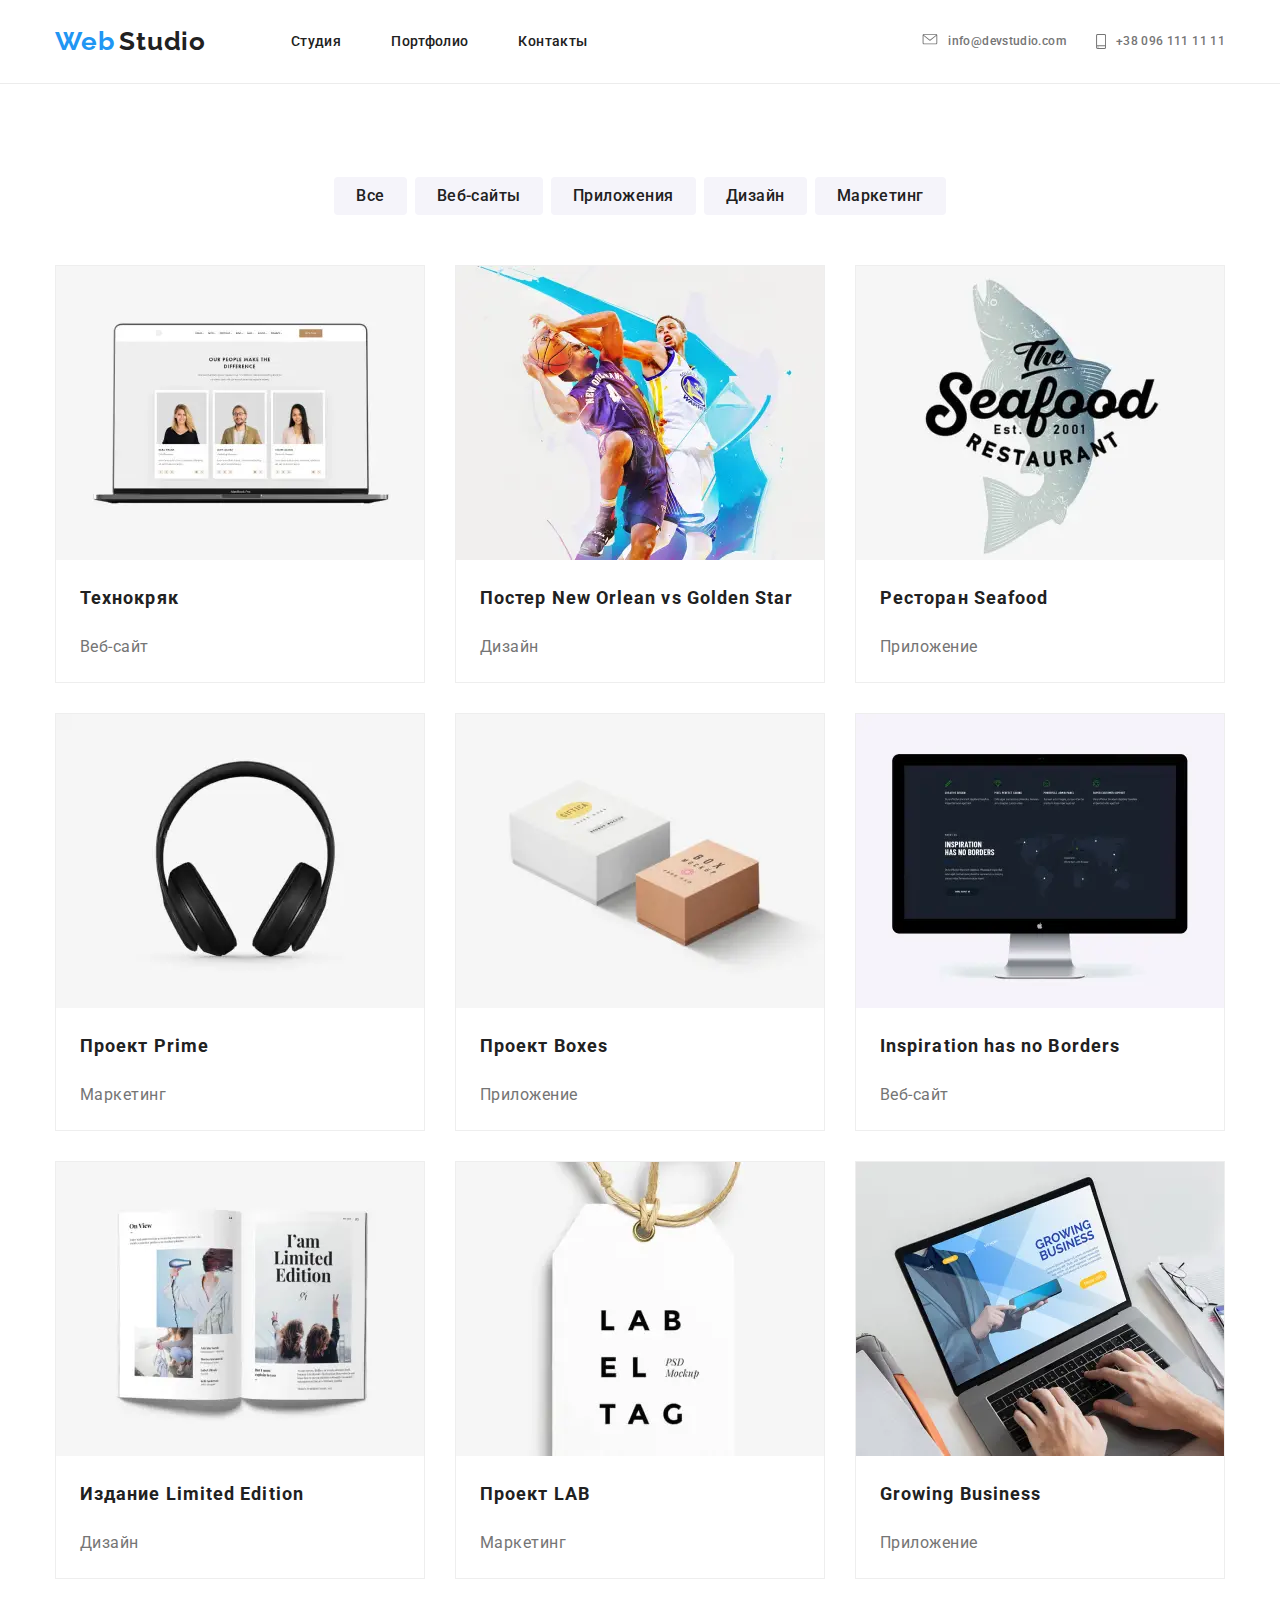
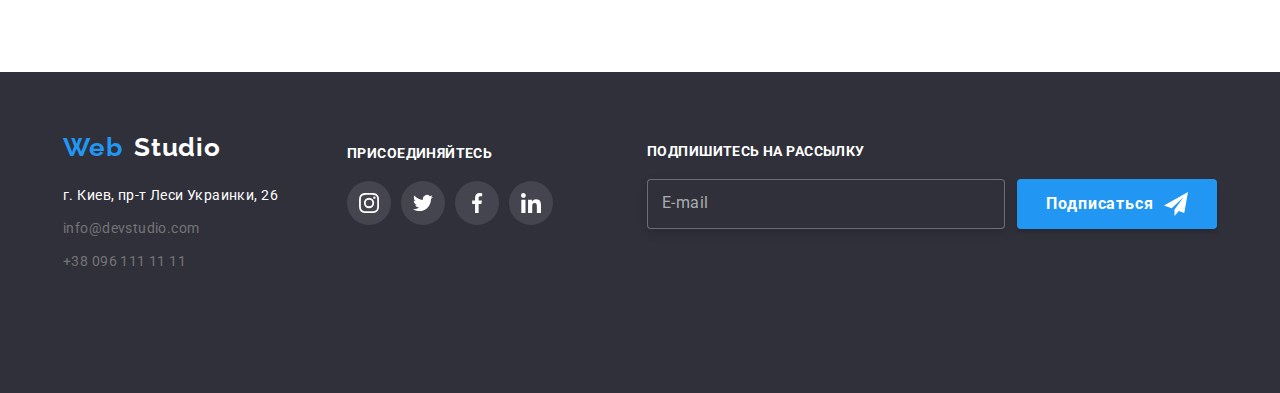
==== commit ad7d023d: "окончание работы над картинками" ====
--- a/portfolio.html
+++ b/portfolio.html
@@ -81,8 +81,12 @@
           <a class="item link" href="#">
             <div class="item-img">
               <picture>
+                <source srcset="./img/Portfolio/1portfolio-mobile-webP.webp 1x, ./img/Portfolio/1portfolio-mobile-webP2x.webp 2x" type="image/webp" media="(max-width: 737px)">
+                <source srcset="./img/Portfolio/1portfolio-tablet-webP.webp 1x, ./img/Portfolio/1portfolio-tablet-webP2x.webp 2x" media="(max-width: 1169px)" type="image/webp">
+                <source srcset="./img/Portfolio/1portfolio-desctop-webP.webp 1x, ./img/Portfolio/1portfolio-desctop-webP2x.webp 2x" media="(min-width: 1170px)" type="image/webp">
+
                 <source srcset="./img/Portfolio/1portfolio-mobile.jpg 1x, ./img/Portfolio/1portfolio-mobile2x.jpg 2x" type="image/jpg" media="(max-width: 737px)">
-                <source srcset="./img/Portfolio/1portfolio-tablet.jpg 1x, ./img/Portfolio/1portfolio-tablet2x.jpg 2x" media="(min-width: 738px)" type="image/jpg">
+                <source srcset="./img/Portfolio/1portfolio-tablet.jpg 1x, ./img/Portfolio/1portfolio-tablet2x.jpg 2x" media="(max-width: 1169px)" type="image/jpg">
                 <source srcset="./img/Portfolio/1portfolio-desctop.jpg 1x, ./img/Portfolio/1portfolio-desctop2x.jpg 2x" media="(min-width: 1170px)" type="image/jpg">  
                 <img src="./img/Portfolio/1portfolio-mobile.jpg" alt="синий квадрат">
               </picture>
@@ -100,8 +104,11 @@
           <a class="item link" href="#">
             <div class="item-img">
               <picture>
+                <source srcset="./img/Portfolio/2portfolio-mobile-webP.webp 1x, ./img/Portfolio/2portfolio-mobile-webP2x.webp 2x" type="image/webp" media="(max-width: 737px)">
+                  <source srcset="./img/Portfolio/2portfolio-tablet-webP.webp 1x, ./img/Portfolio/2portfolio-tablet-webP2x.webp 2x" media="(max-width: 1169px)" type="image/webp">
+                  <source srcset="./img/Portfolio/2portfolio-desctop-webP.webp 1x, ./img/Portfolio/2portfolio-desctop-webP2x.webp 2x" media="(min-width: 1170px)" type="image/webp"> 
                 <source srcset="./img/Portfolio/2portfolio-mobile.jpg 1x, ./img/Portfolio/2portfolio-mobile2x.jpg 2x" type="image/jpg" media="(max-width: 737px)">
-                  <source srcset="./img/Portfolio/2portfolio-tablet.jpg 1x, ./img/Portfolio/2portfolio-tablet2x.jpg 2x" media="(min-width: 738px)" type="image/jpg">
+                  <source srcset="./img/Portfolio/2portfolio-tablet.jpg 1x, ./img/Portfolio/2portfolio-tablet2x.jpg 2x" media="(max-width: 1169px)" type="image/jpg">
                   <source srcset="./img/Portfolio/2portfolio-desctop.jpg 1x, ./img/Portfolio/2portfolio-desctop2x.jpg 2x" media="(min-width: 1170px)" type="image/jpg">    
                 <img src="./img/Portfolio/2portfolio-mobile.jpg" alt="синий квадрат">
               </picture>
@@ -119,8 +126,11 @@
           <a class="item link" href="#">
             <div class="item-img">
               <picture>
+                <source srcset="./img/Portfolio/3portfolio-mobile-webP.webp 1x, ./img/Portfolio/3portfolio-mobile-webP2x.webp 2x" type="image/webp" media="(max-width: 737px)">
+                  <source srcset="./img/Portfolio/3portfolio-tablet-webP.webp 1x, ./img/Portfolio/3portfolio-tablet-webP2x.webp 2x" media="(max-width: 1169px)" type="image/webp">
+                  <source srcset="./img/Portfolio/3portfolio-desctop-webP.webp 1x, ./img/Portfolio/3portfolio-desctop-webP2x.webp 2x" media="(min-width: 1170px)" type="image/webp"> 
                 <source srcset="./img/Portfolio/3portfolio-mobile.jpg 1x, ./img/Portfolio/3portfolio-mobile2x.jpg 2x" type="image/jpg" media="(max-width: 737px)">
-                  <source srcset="./img/Portfolio/3portfolio-tablet.jpg 1x, ./img/Portfolio/3portfolio-tablet2x.jpg 2x" media="(min-width: 738px)" type="image/jpg">
+                  <source srcset="./img/Portfolio/3portfolio-tablet.jpg 1x, ./img/Portfolio/3portfolio-tablet2x.jpg 2x" media="(max-width: 1169px)" type="image/jpg">
                   <source srcset="./img/Portfolio/3portfolio-desctop.jpg 1x, ./img/Portfolio/3portfolio-desctop2x.jpg 2x" media="(min-width: 1170px)" type="image/jpg">   
                 <img src="./img/Portfolio/3portfolio-mobile.jpg" alt="синий квадрат">
               </picture>
@@ -138,8 +148,11 @@
           <a class="item link" href="#">
             <div class="item-img">
               <picture>
+                <source srcset="./img/Portfolio/4portfolio-mobile-webP.webp 1x, ./img/Portfolio/4portfolio-mobile-webP2x.webp 2x" type="image/webp" media="(max-width: 737px)">
+                  <source srcset="./img/Portfolio/4portfolio-tablet-webP.webp 1x, ./img/Portfolio/4portfolio-tablet-webP2x.webp 2x" media="(max-width: 1169px)" type="image/webp">
+                  <source srcset="./img/Portfolio/4portfolio-desctop-webP.webp 1x, ./img/Portfolio/4portfolio-desctop-webP2x.webp 2x" media="(min-width: 1170px)" type="image/webp"> 
                 <source srcset="./img/Portfolio/4portfolio-mobile.jpg 1x, ./img/Portfolio/4portfolio-mobile2x.jpg 2x" type="image/jpg" media="(max-width: 737px)">
-                  <source srcset="./img/Portfolio/4portfolio-tablet.jpg 1x, ./img/Portfolio/4portfolio-tablet2x.jpg 2x" media="(min-width: 738px)" type="image/jpg">
+                  <source srcset="./img/Portfolio/4portfolio-tablet.jpg 1x, ./img/Portfolio/4portfolio-tablet2x.jpg 2x" media="(max-width: 1169px)" type="image/jpg">
                   <source srcset="./img/Portfolio/4portfolio-desctop.jpg 1x, ./img/Portfolio/4portfolio-desctop2x.jpg 2x" media="(min-width: 1170px)" type="image/jpg">   
                 <img src="./img/Portfolio/4portfolio-mobile.jpg" alt="синий квадрат">
               </picture>
@@ -157,8 +170,11 @@
           <a class="item link" href="#">
             <div class="item-img">
               <picture>
+                <source srcset="./img/Portfolio/5portfolio-mobile-webP.webp 1x, ./img/Portfolio/5portfolio-mobile-webP2x.webp 2x" type="image/webp" media="(max-width: 737px)">
+                  <source srcset="./img/Portfolio/5portfolio-tablet-webP.webp 1x, ./img/Portfolio/5portfolio-tablet-webP2x.webp 2x" media="(max-width: 1169px)" type="image/webp">
+                  <source srcset="./img/Portfolio/5portfolio-desctop-webP.webp 1x, ./img/Portfolio/5portfolio-desctop-webP2x.webp 2x" media="(min-width: 1170px)" type="image/webp"> 
                 <source srcset="./img/Portfolio/5portfolio-mobile.jpg 1x, ./img/Portfolio/5portfolio-mobile2x.jpg 2x" type="image/jpg" media="(max-width: 737px)">
-                  <source srcset="./img/Portfolio/5portfolio-tablet.jpg 1x, ./img/Portfolio/5portfolio-tablet2x.jpg 2x" media="(min-width: 738px)" type="image/jpg">
+                  <source srcset="./img/Portfolio/5portfolio-tablet.jpg 1x, ./img/Portfolio/5portfolio-tablet2x.jpg 2x" media="(max-width: 1169px)" type="image/jpg">
                   <source srcset="./img/Portfolio/5portfolio-desctop.jpg 1x, ./img/Portfolio/5portfolio-desctop2x.jpg 2x" media="(min-width: 1170px)" type="image/jpg">  
                 <img src="./img/Portfolio/5portfolio-mobile.jpg" alt="синий квадрат">
               </picture>
@@ -176,8 +192,11 @@
           <a class="item link" href="#">
             <div class="item-img">
               <picture>
+                <source srcset="./img/Portfolio/6portfolio-mobile-webP.webp 1x, ./img/Portfolio/6portfolio-mobile-webP2x.webp 2x" type="image/webp" media="(max-width: 737px)">
+                  <source srcset="./img/Portfolio/6portfolio-tablet-webP.webp 1x, ./img/Portfolio/6portfolio-tablet-webP2x.webp 2x" media="(max-width: 1169px)" type="image/webp">
+                  <source srcset="./img/Portfolio/6portfolio-desctop-webP.webp 1x, ./img/Portfolio/6portfolio-desctop-webP2x.webp 2x" media="(min-width: 1170px)" type="image/webp"> 
                 <source srcset="./img/Portfolio/6portfolio-mobile.jpg 1x, ./img/Portfolio/6portfolio-mobile2x.jpg 2x" type="image/jpg" media="(max-width: 737px)">
-                  <source srcset="./img/Portfolio/6portfolio-tablet.jpg 1x, ./img/Portfolio/6portfolio-tablet2x.jpg 2x" media="(min-width: 738px)" type="image/jpg">
+                  <source srcset="./img/Portfolio/6portfolio-tablet.jpg 1x, ./img/Portfolio/6portfolio-tablet2x.jpg 2x" media="(max-width: 1169px)" type="image/jpg">
                   <source srcset="./img/Portfolio/6portfolio-desctop.jpg 1x, ./img/Portfolio/6portfolio-desctop2x.jpg 2x" media="(min-width: 1170px)" type="image/jpg">   
                 <img src="./img/Portfolio/6portfolio-mobile.jpg" alt="синий квадрат">
               </picture>
@@ -195,8 +214,11 @@
           <a class="item link" href="#">
             <div class="item-img">
               <picture>
+                <source srcset="./img/Portfolio/7portfolio-mobile-webP.webp 1x, ./img/Portfolio/7portfolio-mobile-webP2x.webp 2x" type="image/webp" media="(max-width: 737px)">
+                  <source srcset="./img/Portfolio/7portfolio-tablet-webP.webp 1x, ./img/Portfolio/7portfolio-tablet-webP2x.webp 2x" media="(max-width: 1169px)" type="image/webp">
+                  <source srcset="./img/Portfolio/7portfolio-desctop-webP.webp 1x, ./img/Portfolio/7portfolio-desctop-webP2x.webp 2x" media="(min-width: 1170px)" type="image/webp">
                 <source srcset="./img/Portfolio/7portfolio-mobile.jpg 1x, ./img/Portfolio/7portfolio-mobile2x.jpg 2x" type="image/jpg" media="(max-width: 737px)">
-                  <source srcset="./img/Portfolio/7portfolio-tablet.jpg 1x, ./img/Portfolio/7portfolio-tablet2x.jpg 2x" media="(min-width: 738px)" type="image/jpg">
+                  <source srcset="./img/Portfolio/7portfolio-tablet.jpg 1x, ./img/Portfolio/7portfolio-tablet2x.jpg 2x" media="(max-width: 1169px)" type="image/jpg">
                   <source srcset="./img/Portfolio/7portfolio-desctop.jpg 1x, ./img/Portfolio/7portfolio-desctop2x.jpg 2x" media="(min-width: 1170px)" type="image/jpg">    
                 <img src="./img/Portfolio/7portfolio-mobile.jpg" alt="синий квадрат">
               </picture>
@@ -214,8 +236,11 @@
           <a class="item link" href="#">
             <div class="item-img">
               <picture>
+                <source srcset="./img/Portfolio/8portfolio-mobile-webP.webp 1x, ./img/Portfolio/8portfolio-mobile-webP2x.webp 2x" type="image/webp" media="(max-width: 737px)">
+                  <source srcset="./img/Portfolio/8portfolio-tablet-webP.webp 1x, ./img/Portfolio/8portfolio-tablet-webP2x.webp 2x" media="(max-width: 1169px)" type="image/webp">
+                  <source srcset="./img/Portfolio/8portfolio-desctop-webP.webp 1x, ./img/Portfolio/8portfolio-desctop-webP2x.webp 2x" media="(min-width: 1170px)" type="image/webp">
                 <source srcset="./img/Portfolio/8portfolio-mobile.jpg 1x, ./img/Portfolio/8portfolio-mobile2x.jpg 2x" type="image/jpg" media="(max-width: 737px)">
-                  <source srcset="./img/Portfolio/8portfolio-tablet.jpg 1x, ./img/Portfolio/8portfolio-tablet2x.jpg 2x" media="(min-width: 738px)" type="image/jpg">
+                  <source srcset="./img/Portfolio/8portfolio-tablet.jpg 1x, ./img/Portfolio/8portfolio-tablet2x.jpg 2x" media="(max-width: 1169px)" type="image/jpg">
                   <source srcset="./img/Portfolio/8portfolio-desctop.jpg 1x, ./img/Portfolio/8portfolio-desctop2x.jpg 2x" media="(min-width: 1170px)" type="image/jpg">   
                 <img src="./img/Portfolio/8portfolio-mobile.jpg" alt="синий квадрат">
               </picture>
@@ -233,8 +258,11 @@
           <a class="item link" href="#">
             <div class="item-img">
               <picture>
+                <source srcset="./img/Portfolio/9portfolio-mobile-webP.webp 1x, ./img/Portfolio/9portfolio-mobile-webP2x.webp 2x" type="image/webp" media="(max-width: 737px)">
+                  <source srcset="./img/Portfolio/9portfolio-tablet-webP.webp 1x, ./img/Portfolio/9portfolio-tablet-webP2x.webp 2x" media="(max-width: 1169px)" type="image/webp">
+                  <source srcset="./img/Portfolio/9portfolio-desctop-webP.webp 1x, ./img/Portfolio/9portfolio-desctop-webP2x.webp 2x" media="(min-width: 1170px)" type="image/webp"> 
                 <source srcset="./img/Portfolio/9portfolio-mobile.jpg 1x, ./img/Portfolio/9portfolio-mobile2x.jpg 2x" type="image/jpg" media="(max-width: 737px)">
-                  <source srcset="./img/Portfolio/9portfolio-tablet.jpg 1x, ./img/Portfolio/9portfolio-tablet2x.jpg 2x" media="(min-width: 738px)" type="image/jpg">
+                  <source srcset="./img/Portfolio/9portfolio-tablet.jpg 1x, ./img/Portfolio/9portfolio-tablet2x.jpg 2x" media="(max-width: 1169px)" type="image/jpg">
                   <source srcset="./img/Portfolio/9portfolio-desctop.jpg 1x, ./img/Portfolio/9portfolio-desctop2x.jpg 2x" media="(min-width: 1170px)" type="image/jpg">    
                 <img src="./img/Portfolio/9portfolio-mobile.jpg" alt="синий квадрат">
               </picture>
--- a/css/main.min.css
+++ b/css/main.min.css
@@ -1,4 +1,4 @@
-.wrapper{max-width:1600px;background-color:#FFFFFF;font-family:"Roboto", sans-serif;margin:0 auto;box-sizing:border-box}.section,.main-portfolio,.footer-section{padding-left:15px;padding-right:15px;margin-left:auto;margin-right:auto}@media screen and (min-width: 450px){.section,.main-portfolio,.footer-section{width:450px}}@media screen and (min-width: 738px){.section,.main-portfolio,.footer-section{width:738px}}@media screen and (min-width: 1170px){.section,.main-portfolio,.footer-section{width:1170px}}ul{list-style:none;padding:0;margin:0}img{display:block}.link{text-decoration:none}.header{position:relative;padding:16px 0px}.logo-header{display:flex;margin-right:81px}.word-blue{margin-right:5px}.navigation-address{display:flex;align-items:center;justify-content:space-between}.menu-button{display:flex;align-items:center;justify-content:space-between;padding:0px 7px 0px 0px;background-color:#fff;border:none}@media screen and (min-width: 768px){.menu-button{display:none}}.menu-button:focus{outline:none;fill:#2196f3}.menu-button:hover{fill:#2196f3}.menu-button .icon-cross{display:none}.menu-button.is-open .icon-cross{display:block}.menu-button .icon-menu{display:block}.menu-button.is-open .icon-menu{display:none}.menu-container{border-top:1px solid #ececec;position:absolute;background-color:#fff;top:100%;left:0;width:100%;padding:60px 0px;z-index:3}.menu-container.is-open{display:block}@media screen and (max-width: 767px){.menu-container{display:none;position:absolute;top:100%;left:0;width:100%}}@media screen and (min-width: 768px){.menu-container{display:flex;position:relative;padding:0;border:none}}.navigation,.contacts{text-align:center}.nav-menu-item{position:relative;margin-bottom:41px}.nav-menu-item:last-child{margin-bottom:60px}.nav-menu-item{position:relative}.nav-menu-link{position:relative;padding:10px 0px;line-height:21px;color:#212121}.nav-menu-link:hover,.nav-menu-link:focus{color:#2196f3;transition:250ms cubic-bezier(0.4, 0, 0.2, 1)}.nav-menu-link::after{position:absolute;display:block;left:0;width:100%;height:4px;margin-top:8px;content:"";margin-left:auto;margin-right:auto;border-radius:2px;transform:scaleX(0)}.nav-menu-link:hover::after{background-color:#2196f3;transition:transform 250ms cubic-bezier(0.4, 0, 0.2, 1);transform:scaleX(1)}.header-mail,.header-tel{display:block;fill:#757575;color:#757575;padding:8px 0px}.header-mail:hover,.header-mail:focus,.header-tel:hover,.header-tel:focus{fill:#2196f3;color:#2196f3;transition:250ms cubic-bezier(0.4, 0, 0.2, 1)}.svg-icon-header{margin-right:10px}.hero-section{max-width:1600px;padding:118px 0px;text-align:center;margin-left:auto;margin-right:auto;background-size:cover;background-image:linear-gradient(to right, rgba(47,48,58,0.8), rgba(47,48,58,0.8)),url("/img/1hero/Header-mobile.jpg")}@media screen and (min-device-pixel-ratio: 2), screen and (min-resolution: 192dpl), screen and (min-resolution: 2dppx){.hero-section{background-image:linear-gradient(to right, rgba(47,48,58,0.8), rgba(47,48,58,0.8)),url("/img/1hero/Header-mobile2x.jpg")}}@media screen and (min-width: 738px){.hero-section{background-image:linear-gradient(to right, rgba(47,48,58,0.8), rgba(47,48,58,0.8)),url("/img/1hero/Header-tablet.jpg")}}@media screen and (min-width: 738px) and (min-device-pixel-ratio: 2), screen and (min-width: 738px) and (min-resolution: 192dpl), screen and (min-width: 738px) and (min-resolution: 2dppx){.hero-section{background-image:linear-gradient(to right, rgba(47,48,58,0.8), rgba(47,48,58,0.8)),url("/img/1hero/Header-tablet2x.jpg")}}@media screen and (min-width: 1170px){.hero-section{background-image:linear-gradient(to right, rgba(47,48,58,0.8), rgba(47,48,58,0.8)),url("/img/1hero/Header.jpg")}}@media screen and (min-width: 1170px) and (min-device-pixel-ratio: 2), screen and (min-width: 1170px) and (min-resolution: 192dpl), screen and (min-width: 1170px) and (min-resolution: 2dppx){.hero-section{background-image:linear-gradient(to right, rgba(47,48,58,0.8), rgba(47,48,58,0.8)),url("/img/1hero/Header2x.jpg")}}.backdrop{position:fixed;top:0;left:0;width:100%;height:100%;background-color:rgba(0,0,0,0.2);opacity:1;transition:opacity 250ms cubic-bezier(0.4, 0, 0.2, 1);z-index:1000;overflow-y:scroll}.backdrop.is-hidden{opacity:0;pointer-events:none;visibility:hidden}.backdrop.is-hidden .modal{transform:translate(-50%, -50%) scale(0.5)}.modal{position:absolute;top:50%;left:50%;padding:40px;max-width:450px;background-color:#fff;transform:translate(-50%, -50%) scale(1);transition:transform 250ms cubic-bezier(0.4, 0, 0.2, 1);border-radius:4px}@media screen and (min-width: 450px){.modal{position:absolute;top:50%;left:50%;transform:translate(-50%, -50%);max-width:450px}}@media screen and (min-width: 1170px){.modal{max-width:528px}}.modal_close_btn{position:absolute;top:10px;right:10px;width:30px;height:30px;border-radius:50%;background-color:transparent;border:1px solid rgba(33,33,33,0.2);cursor:pointer}.modal_close_btn:hover{fill:#2196f3;border:1px solid #2196f3;transition:250ms cubic-bezier(0.4, 0, 0.2, 1)}.modal_close_btn:focus{outline:#fff}.close-modal{position:absolute;top:6px;right:5px;width:18px;height:18px}.modal-text{padding-bottom:30px}.form-field{position:relative;display:block;margin-bottom:28px}.form-label{position:absolute;top:50%;left:45px;transform:translateY(-50%);transition:transform 250ms linear}.form-input{width:268px;margin:0;padding:11px 50px;background:#fff;border:1px solid rgba(33,33,33,0.2);border-radius:4px}@media screen and (min-width: 1170px){.form-input{width:366px}}.svg-icon-form{position:absolute;top:30%;left:15px;transition:translateY(-50%);display:inline-block;width:18px;height:18px}.form-input:focus:required,.form-input-textarea:focus:required{outline-color:#2196f3}.form-input-textarea:not(:placeholder-shown)+.form-label-textarea{transform:translateY(-40px) translateX(-40px);padding-left:15px}.form-input:not(:placeholder-shown)+.form-label{transform:translateY(-40px) translateX(-40px);font-size:12px}.form-field:focus-within>.svg-icon-form{fill:#2196f3}.form-field:focus-within>.form-label{transform:translateY(-40px) translateX(-40px);padding-left:10px;color:#2196f3;font-size:12px}@media screen and (min-width: 1170px){.form-field:focus-within>.form-label{transform:translateY(-40px) translateX(-45px)}}.comment{margin-bottom:20px}.form-label-textarea{position:absolute;top:20px;left:20px;transform:translateY(-50%);transition:250ms linear}textarea{padding:10px;resize:none;width:348px;height:120px;border:1px solid rgba(33,33,33,0.2);border-radius:4px}@media screen and (min-width: 1170px){textarea{width:448px}}.form-field:focus-within>.form-label-textarea{transform:translateY(-40px) translateX(-40px);padding-left:30px;color:#2196f3;font-size:12px}@media screen and (min-width: 1170px){.form-field:focus-within>.form-label-textarea{transform:translateY(-40px) translateX(-45px)}}.form-color-link{color:#2196f3}.form-field-checkbox{margin-bottom:30px}.check-container{margin-bottom:30px}.option{display:inline-flex;margin-bottom:0.25em}.check{display:flex;justify-content:center;align-items:center}.check_input{position:absolute;-webkit-appearance:none;-moz-appearance:none;appearance:none}.check_box{box-sizing:border-box;margin-right:8px;width:16px;height:15px;border:2px solid #212121;border-radius:2px}@media screen and (min-width: 1170px){.check_box{margin-right:15px}}.check_input:checked+.check_box{background-image:url("../img/1hero/iconcheck.svg");background-size:contain;background-origin:border-box;border:1px solid #2196f3;border-radius:2px}.modal-button,.modal-button-footer{border-style:none;width:200px;padding:10px 0px;background-color:#2196f3;box-shadow:0px 4px 4px rgba(0,0,0,0.15);border-radius:4px;color:#fff}.modal-button-footer{display:inline-flex;align-items:center;justify-content:center}.section-features{background-color:#fff;padding:60px 0px}.items-features{margin-bottom:30px}.features-list-img{margin-bottom:30px}.features-img-background{position:relative;margin-bottom:30px;width:100%;height:120px;background-color:#f5f4fa}.features-img{position:absolute;top:50%;left:50%;transform:translate(-50%, -50%);width:70px;height:70px}.features-list-headers{text-align:center;margin-bottom:10px}.section-work{background-color:#fff;padding:47px 0px 94px 0px}.items-work{position:relative}.work-description{position:absolute;margin:0;bottom:0px;width:100%;padding:27px 0px;background-color:rgba(47,48,58,0.8)}.section-our-team{padding:60px 0px;background-color:#f5f4fa}.items-our{background-color:#fff;box-shadow:0px 2px 1px rgba(0,0,0,0.2),0px 1px 1px rgba(0,0,0,0.14),0px 1px 3px rgba(0,0,0,0.12);border-radius:0px 0px 4px 4px}.img-team-member{width:100%;margin-bottom:30px}.team-member{display:flex;justify-content:center;margin-bottom:30px}.name{margin-bottom:10px}.occupation-description{margin-bottom:16px}.svg-icon:not(:last-child){margin-right:10px}.social-networks-link{display:flex;justify-content:center;align-items:center;margin-bottom:24px;width:44px;height:44px;border-radius:50%;background-color:#fff;color:#afb1b8}.social-networks-link:hover,.social-networks-link:focus{background-color:#2196f3;color:#fff;transition:250ms cubic-bezier(0.4, 0, 0.2, 1)}.social-networks-svg{fill:currentColor;width:20px;height:20px}.sections-customers{background-color:#fff;padding:60px 0px}.customer-list{display:flex;flex-wrap:wrap;justify-content:center}.items-customer{padding:15px}.items-customer-logo{fill:#afb1b8;border:1px solid #afb1b8;box-sizing:border-box;border-radius:4px}.items-customer-logo:hover,.items-customer-logo:focus{fill:#2196f3;border:1px solid #2196f3;transition:250ms cubic-bezier(0.4, 0, 0.2, 1)}.navigation-address{font-weight:500;font-size:18px;line-height:21px;letter-spacing:0.02em}.address-header{font-style:normal}.logo-header{font-family:"Raleway",sans-serif;font-style:normal;font-weight:bold;font-size:24px;line-height:28px;letter-spacing:0.03em}@media screen and (min-width: 1170px){.logo-header{font-size:26px;line-height:31px}}.word-blue{color:#2196f3}.word-black{color:#212121}.main-header{margin-top:0;margin-bottom:30px;font-weight:900;font-size:26px;line-height:42px;letter-spacing:0.06em;text-transform:uppercase;color:#fff}@media screen and (min-width: 1170px){.main-header{font-size:44px;line-height:60px}}.modal-button,.modal-button-footer{text-align:center;font-family:"Roboto",sans-serif;font-weight:bold;font-size:16px;line-height:30px;letter-spacing:0.06em;color:#fff}.modal-text{font-weight:bold;font-size:20px;line-height:23px;text-align:center;letter-spacing:0.03em}.form-label,.form-label-textarea{font-size:14px;line-height:16px;letter-spacing:0.01em;color:#757575}.features-list-headers,.work-description,.join-in,.subscribe{font-weight:bold;font-size:14px;line-height:16px;letter-spacing:0.03em;text-transform:uppercase;color:#212121}.features-description,.footer-mail,.footer-tel,.footer-map{font-weight:normal;font-size:14px;line-height:24px;letter-spacing:0.03em;color:#757575}.check_box_text{font-size:12px;line-height:14px;letter-spacing:0.03em}@media screen and (min-width: 1170px){.check_box_text{font-size:14px;line-height:24px;color:#757575}}.chapter{text-align:center;margin-top:0;margin-bottom:50px;font-weight:bold;font-size:28px;line-height:33px;letter-spacing:0.03em;color:#212121}@media screen and (min-width: 738px){.chapter{margin-bottom:30px}}@media screen and (min-width: 1170px){.chapter{margin-bottom:50px}}.work-description{text-align:center}.work-description,.join-in,.subscribe{color:#fff}.name,.occupation-description{text-align:center;font-weight:500;font-size:16px;line-height:1.18;letter-spacing:0.03em;color:#212121}.occupation-description{color:#757575;font-weight:normal}.logo-footer{font-family:"Raleway",sans-serif;font-style:normal;font-weight:bold;font-size:26px;line-height:1.19;letter-spacing:0.03em}.word-white{color:#fff}.address-footer{font-style:normal}.footer-map{color:#fff}.text_email_footer{font-weight:normal;text-transform:none;font-size:16px;letter-spacing:0.03em;color:rgba(255,255,255,0.6)}.filter-list-button{font-weight:500;font-size:16px;line-height:1.62;letter-spacing:0.03em;color:#212121}.main-list-header{font-weight:bold;font-size:18px;line-height:36px;letter-spacing:0.06em;color:#212121}.main-list-description{font-weight:normal;font-size:16px;line-height:30px;letter-spacing:0.03em;color:#757575}.main-list-hover{font-family:"Roboto",sans-serif;font-size:18px;line-height:28px;letter-spacing:0.03em;color:#fff}.footer{padding:60px 0px;text-align:center;background-color:#2f303a}.logo-footer{display:block;margin-bottom:20px}.address-footer{display:block;margin-bottom:60px}.footer-map,.footer-mail{display:block;margin-bottom:9px}.join-in{display:block;margin-bottom:20px}.social-networks{display:flex;justify-content:center;align-items:center}.footer-svg-link{display:flex;justify-content:center;align-items:center;margin-left:10px;margin-bottom:20px;width:44px;height:44px;border-radius:50%;background:rgba(255,255,255,0.1);color:#fff}.footer-svg-link:hover,.footer-svg-link:focus{background-color:#2196f3;color:#fff;transition:250ms cubic-bezier(0.4, 0, 0.2, 1)}.footer-svg-icon{fill:currentColor;width:20px;height:20px}.footer-svg{margin-left:10px}.subscribe{display:block;margin-bottom:20px}#form-footer{display:block}.footer-label{position:relative}.inputtext{position:relative;width:100%;height:49.3px;padding:0px 20px;margin-bottom:20px;color:#fff;background-color:#2f303a;border:1px solid rgba(255,255,255,0.3);box-sizing:border-box;filter:drop-shadow(0px 4px 4px rgba(0,0,0,0.15));border-radius:4px}.inputtext:focus{outline-color:#2196f3}.text_email_footer{position:absolute;top:0px;left:15px;background-color:#2f303a;transition:250ms cubic-bezier(0.4, 0, 0.2, 1)}.text_email_footer:focus:required{color:#fff;font-size:10px}.footer-label:focus-within>.text_email_footer{color:#fff}.footer-label:focus-within>.text_email_footer{transform:translateY(-30px);color:#fff;font-size:10px}.inputtext:not(:placeholder-shown)+.text_email_footer{transform:translateY(-30px);color:#fff;font-size:10px}.header{border-bottom:1px solid #ececec}.filter{margin-bottom:46px}.filter-list{display:flex;flex-wrap:wrap}.filter-list-item{margin-bottom:15px}.filter-list-item:not(:last-child){margin-right:8px}.filter-list-button{border-style:none;padding:0px 22px;height:38px;background-color:#f5f4fa;border-radius:4px;cursor:pointer}.filter-list-button:hover,.filter-list-button:focus{background-color:#2196f3;color:#fff;box-shadow:0px 3px 1px rgba(0,0,0,0.1),0px 1px 2px rgba(0,0,0,0.08),0px 2px 2px rgba(0,0,0,0.12);transition:250ms cubic-bezier(0.4, 0, 0.2, 1)}.main-portfolio{background-color:#fff;padding:93px 15px}.main-list-portfolio{flex-wrap:wrap;margin-left:auto;margin-right:auto}.list-item{background:#fff;border:1px solid #EEEEEE;box-sizing:border-box;margin-bottom:30px}.list-item:hover,.list-item:focus{box-shadow:0px 1px 1px rgba(0,0,0,0.12),0px 4px 4px rgba(0,0,0,0.06),1px 4px 6px rgba(0,0,0,0.16);transition:250ms cubic-bezier(0.4, 0, 0.2, 1)}.main-list-header{margin-left:24px;margin-bottom:5px}.main-list-description{margin-left:24px;margin-bottom:20px}.item-img{position:relative;margin-bottom:20px;overflow:hidden}.image-hover-effect{position:absolute;content:"";width:100%;height:100%;background-color:rgba(33,150,243,0.9);opacity:1;transform:translateY(0);transition:transform 250ms cubic-bezier(0.4, 0, 0.2, 1)}.list-item:hover .image-hover-effect{transform:translateY(-100%);transition:transform 250ms cubic-bezier(0.4, 0, 0.2, 1)}.main-list-hover{position:absolute;box-sizing:border-box;padding:0px 24px;width:100%;top:50%;left:50%;transform:translate(-50%, -50%);opacity:1}@media screen and (min-width: 768px){.header{padding:0}}@media screen and (min-width: 768px){.logo-header{margin-right:81px;padding:26px 0px}}@media screen and (min-width: 768px){.navigation{display:flex;align-items:center;margin-right:auto}}@media screen and (min-width: 768px){.nav-menu{display:flex}}@media screen and (min-width: 768px){.nav-menu-item{font-size:14px;line-height:16px;margin-bottom:0;margin-right:50px}.nav-menu-item:last-child{margin-bottom:0;margin-right:0px}}@media screen and (min-width: 768px){.nav-menu-link::after{margin-top:28px}}@media screen and (min-width: 768px){.contacts{text-align:justify}}@media screen and (min-width: 768px){.header-mail,.header-tel{padding:3px 0px;font-size:12px;line-height:14px}}@media screen and (min-width: 738px){.features-list{display:flex;flex-wrap:wrap;margin:-15px}}@media screen and (min-width: 738px){.items-features{width:calc(+.wrapper{max-width:1600px;background-color:#FFFFFF;font-family:"Roboto", sans-serif;margin:0 auto;box-sizing:border-box}.section,.main-portfolio,.footer-section{padding-left:15px;padding-right:15px;margin-left:auto;margin-right:auto}@media screen and (min-width: 450px){.section,.main-portfolio,.footer-section{width:450px}}@media screen and (min-width: 738px){.section,.main-portfolio,.footer-section{width:738px}}@media screen and (min-width: 1170px){.section,.main-portfolio,.footer-section{width:1170px}}ul{list-style:none;padding:0;margin:0}img{display:block}.link{text-decoration:none}.header{position:relative;padding:16px 0px}.logo-header{display:flex;margin-right:81px}.word-blue{margin-right:5px}.navigation-address{display:flex;align-items:center;justify-content:space-between}.menu-button{display:flex;align-items:center;justify-content:space-between;padding:0px 7px 0px 0px;background-color:#fff;border:none}@media screen and (min-width: 768px){.menu-button{display:none}}.menu-button:focus{outline:none;fill:#2196f3}.menu-button:hover{fill:#2196f3}.menu-button .icon-cross{display:none}.menu-button.is-open .icon-cross{display:block}.menu-button .icon-menu{display:block}.menu-button.is-open .icon-menu{display:none}.menu-container{border-top:1px solid #ececec;position:absolute;background-color:#fff;top:100%;left:0;width:100%;padding:60px 0px;z-index:3}.menu-container.is-open{display:block}@media screen and (max-width: 767px){.menu-container{display:none;position:absolute;top:100%;left:0;width:100%}}@media screen and (min-width: 768px){.menu-container{display:flex;position:relative;padding:0;border:none}}.navigation,.contacts{text-align:center}.nav-menu-item{position:relative;margin-bottom:41px}.nav-menu-item:last-child{margin-bottom:60px}.nav-menu-item{position:relative}.nav-menu-link{position:relative;padding:10px 0px;line-height:21px;color:#212121}.nav-menu-link:hover,.nav-menu-link:focus{color:#2196f3;transition:250ms cubic-bezier(0.4, 0, 0.2, 1)}.nav-menu-link::after{position:absolute;display:block;left:0;width:100%;height:4px;margin-top:8px;content:"";margin-left:auto;margin-right:auto;border-radius:2px;transform:scaleX(0)}.nav-menu-link:hover::after{background-color:#2196f3;transition:transform 250ms cubic-bezier(0.4, 0, 0.2, 1);transform:scaleX(1)}.header-mail,.header-tel{display:block;fill:#757575;color:#757575;padding:8px 0px}.header-mail:hover,.header-mail:focus,.header-tel:hover,.header-tel:focus{fill:#2196f3;color:#2196f3;transition:250ms cubic-bezier(0.4, 0, 0.2, 1)}.svg-icon-header{margin-right:10px}.hero-section{max-width:1600px;padding:118px 0px;text-align:center;margin-left:auto;margin-right:auto;background-size:cover;background-image:linear-gradient(to right, rgba(47,48,58,0.8), rgba(47,48,58,0.8)),url("../img/1hero/Header-mobile.jpg")}@media screen and (min-device-pixel-ratio: 2), screen and (min-resolution: 192dpl), screen and (min-resolution: 2dppx){.hero-section{background-image:linear-gradient(to right, rgba(47,48,58,0.8), rgba(47,48,58,0.8)),url("../img/1hero/Header-mobile2x.jpg")}}@media screen and (min-width: 738px){.hero-section{background-image:linear-gradient(to right, rgba(47,48,58,0.8), rgba(47,48,58,0.8)),url("../img/1hero/Header-tablet.jpg")}}@media screen and (min-width: 738px) and (min-device-pixel-ratio: 2), screen and (min-width: 738px) and (min-resolution: 192dpl), screen and (min-width: 738px) and (min-resolution: 2dppx){.hero-section{background-image:linear-gradient(to right, rgba(47,48,58,0.8), rgba(47,48,58,0.8)),url("../img/1hero/Header-tablet2x.jpg")}}@media screen and (min-width: 1170px){.hero-section{background-image:linear-gradient(to right, rgba(47,48,58,0.8), rgba(47,48,58,0.8)),url("../img/1hero/Header.jpg")}}@media screen and (min-width: 1170px) and (min-device-pixel-ratio: 2), screen and (min-width: 1170px) and (min-resolution: 192dpl), screen and (min-width: 1170px) and (min-resolution: 2dppx){.hero-section{background-image:linear-gradient(to right, rgba(47,48,58,0.8), rgba(47,48,58,0.8)),url("../img/1hero/Header2x.jpg")}}.backdrop{position:fixed;top:0;left:0;width:100%;height:100%;background-color:rgba(0,0,0,0.2);opacity:1;transition:opacity 250ms cubic-bezier(0.4, 0, 0.2, 1);z-index:1000;overflow-y:scroll}.backdrop.is-hidden{opacity:0;pointer-events:none;visibility:hidden}.backdrop.is-hidden .modal{transform:translate(-50%, -50%) scale(0.5)}.modal{position:absolute;top:50%;left:50%;padding:40px;max-width:450px;background-color:#fff;transform:translate(-50%, -50%) scale(1);transition:transform 250ms cubic-bezier(0.4, 0, 0.2, 1);border-radius:4px}@media screen and (min-width: 450px){.modal{position:absolute;top:50%;left:50%;transform:translate(-50%, -50%);max-width:450px}}@media screen and (min-width: 1170px){.modal{max-width:528px}}.modal_close_btn{position:absolute;top:10px;right:10px;width:30px;height:30px;border-radius:50%;background-color:transparent;border:1px solid rgba(33,33,33,0.2);cursor:pointer}.modal_close_btn:hover{fill:#2196f3;border:1px solid #2196f3;transition:250ms cubic-bezier(0.4, 0, 0.2, 1)}.modal_close_btn:focus{outline:#fff}.close-modal{position:absolute;top:6px;right:5px;width:18px;height:18px}.modal-text{padding-bottom:30px}.form-field{position:relative;display:block;margin-bottom:28px}.form-label{position:absolute;top:50%;left:45px;transform:translateY(-50%);transition:transform 250ms linear}.form-input{width:268px;margin:0;padding:11px 50px;background:#fff;border:1px solid rgba(33,33,33,0.2);border-radius:4px}@media screen and (min-width: 1170px){.form-input{width:366px}}.svg-icon-form{position:absolute;top:30%;left:15px;transition:translateY(-50%);display:inline-block;width:18px;height:18px}.form-input:focus:required,.form-input-textarea:focus:required{outline-color:#2196f3}.form-input-textarea:not(:placeholder-shown)+.form-label-textarea{transform:translateY(-40px) translateX(-40px);padding-left:15px}.form-input:not(:placeholder-shown)+.form-label{transform:translateY(-40px) translateX(-40px);font-size:12px}.form-field:focus-within>.svg-icon-form{fill:#2196f3}.form-field:focus-within>.form-label{transform:translateY(-40px) translateX(-40px);padding-left:10px;color:#2196f3;font-size:12px}@media screen and (min-width: 1170px){.form-field:focus-within>.form-label{transform:translateY(-40px) translateX(-45px)}}.comment{margin-bottom:20px}.form-label-textarea{position:absolute;top:20px;left:20px;transform:translateY(-50%);transition:250ms linear}textarea{padding:10px;resize:none;width:348px;height:120px;border:1px solid rgba(33,33,33,0.2);border-radius:4px}@media screen and (min-width: 1170px){textarea{width:448px}}.form-field:focus-within>.form-label-textarea{transform:translateY(-40px) translateX(-40px);padding-left:30px;color:#2196f3;font-size:12px}@media screen and (min-width: 1170px){.form-field:focus-within>.form-label-textarea{transform:translateY(-40px) translateX(-45px)}}.form-color-link{color:#2196f3}.form-field-checkbox{margin-bottom:30px}.check-container{margin-bottom:30px}.option{display:inline-flex;margin-bottom:0.25em}.check{display:flex;justify-content:center;align-items:center}.check_input{position:absolute;-webkit-appearance:none;-moz-appearance:none;appearance:none}.check_box{box-sizing:border-box;margin-right:8px;width:16px;height:15px;border:2px solid #212121;border-radius:2px}@media screen and (min-width: 1170px){.check_box{margin-right:15px}}.check_input:checked+.check_box{background-image:url("../img/1hero/iconcheck.svg");background-size:contain;background-origin:border-box;border:1px solid #2196f3;border-radius:2px}.modal-button,.modal-button-footer{border-style:none;width:200px;padding:10px 0px;background-color:#2196f3;box-shadow:0px 4px 4px rgba(0,0,0,0.15);border-radius:4px;color:#fff}.modal-button-footer{display:inline-flex;align-items:center;justify-content:center}.section-features{background-color:#fff;padding:60px 0px}.items-features{margin-bottom:30px}.features-list-img{margin-bottom:30px}.features-img-background{position:relative;margin-bottom:30px;width:100%;height:120px;background-color:#f5f4fa}.features-img{position:absolute;top:50%;left:50%;transform:translate(-50%, -50%);width:70px;height:70px}.features-list-headers{text-align:center;margin-bottom:10px}.section-work{background-color:#fff;padding:47px 0px 94px 0px}.items-work{position:relative}.work-description{position:absolute;margin:0;bottom:0px;width:100%;padding:27px 0px;background-color:rgba(47,48,58,0.8)}.section-our-team{padding:60px 0px;background-color:#f5f4fa}.items-our{background-color:#fff;box-shadow:0px 2px 1px rgba(0,0,0,0.2),0px 1px 1px rgba(0,0,0,0.14),0px 1px 3px rgba(0,0,0,0.12);border-radius:0px 0px 4px 4px}.img-team-member{width:100%;margin-bottom:30px}.team-member{display:flex;justify-content:center;margin-bottom:30px}.name{margin-bottom:10px}.occupation-description{margin-bottom:16px}.svg-icon:not(:last-child){margin-right:10px}.social-networks-link{display:flex;justify-content:center;align-items:center;margin-bottom:24px;width:44px;height:44px;border-radius:50%;background-color:#fff;color:#afb1b8}.social-networks-link:hover,.social-networks-link:focus{background-color:#2196f3;color:#fff;transition:250ms cubic-bezier(0.4, 0, 0.2, 1)}.social-networks-svg{fill:currentColor;width:20px;height:20px}.sections-customers{background-color:#fff;padding:60px 0px}.customer-list{display:flex;flex-wrap:wrap;justify-content:center}.items-customer{padding:15px}.items-customer-logo{fill:#afb1b8;border:1px solid #afb1b8;box-sizing:border-box;border-radius:4px}.items-customer-logo:hover,.items-customer-logo:focus{fill:#2196f3;border:1px solid #2196f3;transition:250ms cubic-bezier(0.4, 0, 0.2, 1)}.navigation-address{font-weight:500;font-size:18px;line-height:21px;letter-spacing:0.02em}.address-header{font-style:normal}.logo-header{font-family:"Raleway",sans-serif;font-style:normal;font-weight:bold;font-size:24px;line-height:28px;letter-spacing:0.03em}@media screen and (min-width: 1170px){.logo-header{font-size:26px;line-height:31px}}.word-blue{color:#2196f3}.word-black{color:#212121}.main-header{margin-top:0;margin-bottom:30px;font-weight:900;font-size:26px;line-height:42px;letter-spacing:0.06em;text-transform:uppercase;color:#fff}@media screen and (min-width: 1170px){.main-header{font-size:44px;line-height:60px}}.modal-button,.modal-button-footer{text-align:center;font-family:"Roboto",sans-serif;font-weight:bold;font-size:16px;line-height:30px;letter-spacing:0.06em;color:#fff}.modal-text{font-weight:bold;font-size:20px;line-height:23px;text-align:center;letter-spacing:0.03em}.form-label,.form-label-textarea{font-size:14px;line-height:16px;letter-spacing:0.01em;color:#757575}.features-list-headers,.work-description,.join-in,.subscribe{font-weight:bold;font-size:14px;line-height:16px;letter-spacing:0.03em;text-transform:uppercase;color:#212121}.features-description,.footer-mail,.footer-tel,.footer-map{font-weight:normal;font-size:14px;line-height:24px;letter-spacing:0.03em;color:#757575}.check_box_text{font-size:12px;line-height:14px;letter-spacing:0.03em}@media screen and (min-width: 1170px){.check_box_text{font-size:14px;line-height:24px;color:#757575}}.chapter{text-align:center;margin-top:0;margin-bottom:50px;font-weight:bold;font-size:28px;line-height:33px;letter-spacing:0.03em;color:#212121}@media screen and (min-width: 738px){.chapter{margin-bottom:30px}}@media screen and (min-width: 1170px){.chapter{margin-bottom:50px}}.work-description{text-align:center}.work-description,.join-in,.subscribe{color:#fff}.name,.occupation-description{text-align:center;font-weight:500;font-size:16px;line-height:1.18;letter-spacing:0.03em;color:#212121}.occupation-description{color:#757575;font-weight:normal}.logo-footer{font-family:"Raleway",sans-serif;font-style:normal;font-weight:bold;font-size:26px;line-height:1.19;letter-spacing:0.03em}.word-white{color:#fff}.address-footer{font-style:normal}.footer-map{color:#fff}.text_email_footer{font-weight:normal;text-transform:none;font-size:16px;letter-spacing:0.03em;color:rgba(255,255,255,0.6)}.filter-list-button{font-weight:500;font-size:16px;line-height:1.62;letter-spacing:0.03em;color:#212121}.main-list-header{font-weight:bold;font-size:18px;line-height:36px;letter-spacing:0.06em;color:#212121}.main-list-description{font-weight:normal;font-size:16px;line-height:30px;letter-spacing:0.03em;color:#757575}.main-list-hover{font-family:"Roboto",sans-serif;font-size:18px;line-height:28px;letter-spacing:0.03em;color:#fff}.footer{padding:60px 0px;text-align:center;background-color:#2f303a}.logo-footer{display:block;margin-bottom:20px}.address-footer{display:block;margin-bottom:60px}.footer-map,.footer-mail{display:block;margin-bottom:9px}.join-in{display:block;margin-bottom:20px}.social-networks{display:flex;justify-content:center;align-items:center}.footer-svg-link{display:flex;justify-content:center;align-items:center;margin-left:10px;margin-bottom:20px;width:44px;height:44px;border-radius:50%;background:rgba(255,255,255,0.1);color:#fff}.footer-svg-link:hover,.footer-svg-link:focus{background-color:#2196f3;color:#fff;transition:250ms cubic-bezier(0.4, 0, 0.2, 1)}.footer-svg-icon{fill:currentColor;width:20px;height:20px}.footer-svg{margin-left:10px}.subscribe{display:block;margin-bottom:20px}#form-footer{display:block}.footer-label{position:relative}.inputtext{position:relative;width:100%;height:49.3px;padding:0px 20px;margin-bottom:20px;color:#fff;background-color:#2f303a;border:1px solid rgba(255,255,255,0.3);box-sizing:border-box;filter:drop-shadow(0px 4px 4px rgba(0,0,0,0.15));border-radius:4px}.inputtext:focus{outline-color:#2196f3}.text_email_footer{position:absolute;top:0px;left:15px;background-color:#2f303a;transition:250ms cubic-bezier(0.4, 0, 0.2, 1)}.text_email_footer:focus:required{color:#fff;font-size:10px}.footer-label:focus-within>.text_email_footer{color:#fff}.footer-label:focus-within>.text_email_footer{transform:translateY(-30px);color:#fff;font-size:10px}.inputtext:not(:placeholder-shown)+.text_email_footer{transform:translateY(-30px);color:#fff;font-size:10px}.header{border-bottom:1px solid #ececec}.filter{margin-bottom:46px}.filter-list{display:flex;flex-wrap:wrap}.filter-list-item{margin-bottom:15px}.filter-list-item:not(:last-child){margin-right:8px}.filter-list-button{border-style:none;padding:0px 22px;height:38px;background-color:#f5f4fa;border-radius:4px;cursor:pointer}.filter-list-button:hover,.filter-list-button:focus{background-color:#2196f3;color:#fff;box-shadow:0px 3px 1px rgba(0,0,0,0.1),0px 1px 2px rgba(0,0,0,0.08),0px 2px 2px rgba(0,0,0,0.12);transition:250ms cubic-bezier(0.4, 0, 0.2, 1)}.main-portfolio{background-color:#fff;padding:93px 15px}.main-list-portfolio{flex-wrap:wrap;margin-left:auto;margin-right:auto}.list-item{background:#fff;border:1px solid #EEEEEE;box-sizing:border-box;margin-bottom:30px}.list-item:hover,.list-item:focus{box-shadow:0px 1px 1px rgba(0,0,0,0.12),0px 4px 4px rgba(0,0,0,0.06),1px 4px 6px rgba(0,0,0,0.16);transition:250ms cubic-bezier(0.4, 0, 0.2, 1)}.main-list-header{margin-left:24px;margin-bottom:5px}.main-list-description{margin-left:24px;margin-bottom:20px}.item-img{position:relative;margin-bottom:20px;overflow:hidden}.image-hover-effect{position:absolute;content:"";width:100%;height:100%;background-color:rgba(33,150,243,0.9);opacity:1;transform:translateY(0);transition:transform 250ms cubic-bezier(0.4, 0, 0.2, 1)}.list-item:hover .image-hover-effect{transform:translateY(-100%);transition:transform 250ms cubic-bezier(0.4, 0, 0.2, 1)}.main-list-hover{position:absolute;box-sizing:border-box;padding:0px 24px;width:100%;top:50%;left:50%;transform:translate(-50%, -50%);opacity:1}@media screen and (min-width: 768px){.header{padding:0}}@media screen and (min-width: 768px){.logo-header{margin-right:81px;padding:26px 0px}}@media screen and (min-width: 768px){.navigation{display:flex;align-items:center;margin-right:auto}}@media screen and (min-width: 768px){.nav-menu{display:flex}}@media screen and (min-width: 768px){.nav-menu-item{font-size:14px;line-height:16px;margin-bottom:0;margin-right:50px}.nav-menu-item:last-child{margin-bottom:0;margin-right:0px}}@media screen and (min-width: 768px){.nav-menu-link::after{margin-top:28px}}@media screen and (min-width: 768px){.contacts{text-align:justify}}@media screen and (min-width: 768px){.header-mail,.header-tel{padding:3px 0px;font-size:12px;line-height:14px}}@media screen and (min-width: 738px){.features-list{display:flex;flex-wrap:wrap;margin:-15px}}@media screen and (min-width: 738px){.items-features{width:calc(  (100% - 2 * 30px)/2);margin:15px}}@media screen and (min-width: 738px){.features-list-headers{text-align:unset}}@media screen and (min-width: 1170px){.features-list-headers{text-align:unset}}@media screen and (min-width: 738px){.our-team-list{display:flex;flex-wrap:wrap;margin:-15px}}@media screen and (min-width: 738px){.items-our{width:calc(  (100% - 2 * 30px)/2);margin:15px}}@media screen and (min-width: 738px){.team-member{margin-bottom:0}}@media screen and (min-width: 738px){.customer-list{display:flex;flex-wrap:wrap;margin:-15px}}@media screen and (min-width: 738px){.items-customer{width:calc(  (100% - 3 * 30px)/3);margin:15px;padding:0}}@media screen and (min-width: 738px){.items-customer-logo{width:100%}}@media screen and (min-width: 738px){.footer-tablet{display:flex;justify-content:space-around}}.footer-label{text-align:center}@media screen and (min-width: 738px){.inputtext{width:70%;margin-right:10px;margin-left:10px}}@media screen and (min-width: 738px){.text_email_footer{left:30px}}@media screen and (min-width: 738px){.footer-label:focus-within>.text_email_footer{transform:translateY(-40px) translateX(-15px)}}@media screen and (min-width: 738px){.filter{margin-bottom:14px}}@media screen and (min-width: 738px){.filter-list{justify-content:center}}@media screen and (min-width: 738px) and (min-width: 738px){.main-list-portfolio{display:flex;flex-wrap:wrap;margin:-15px}}@media screen and (min-width: 738px){.list-item{width:calc(